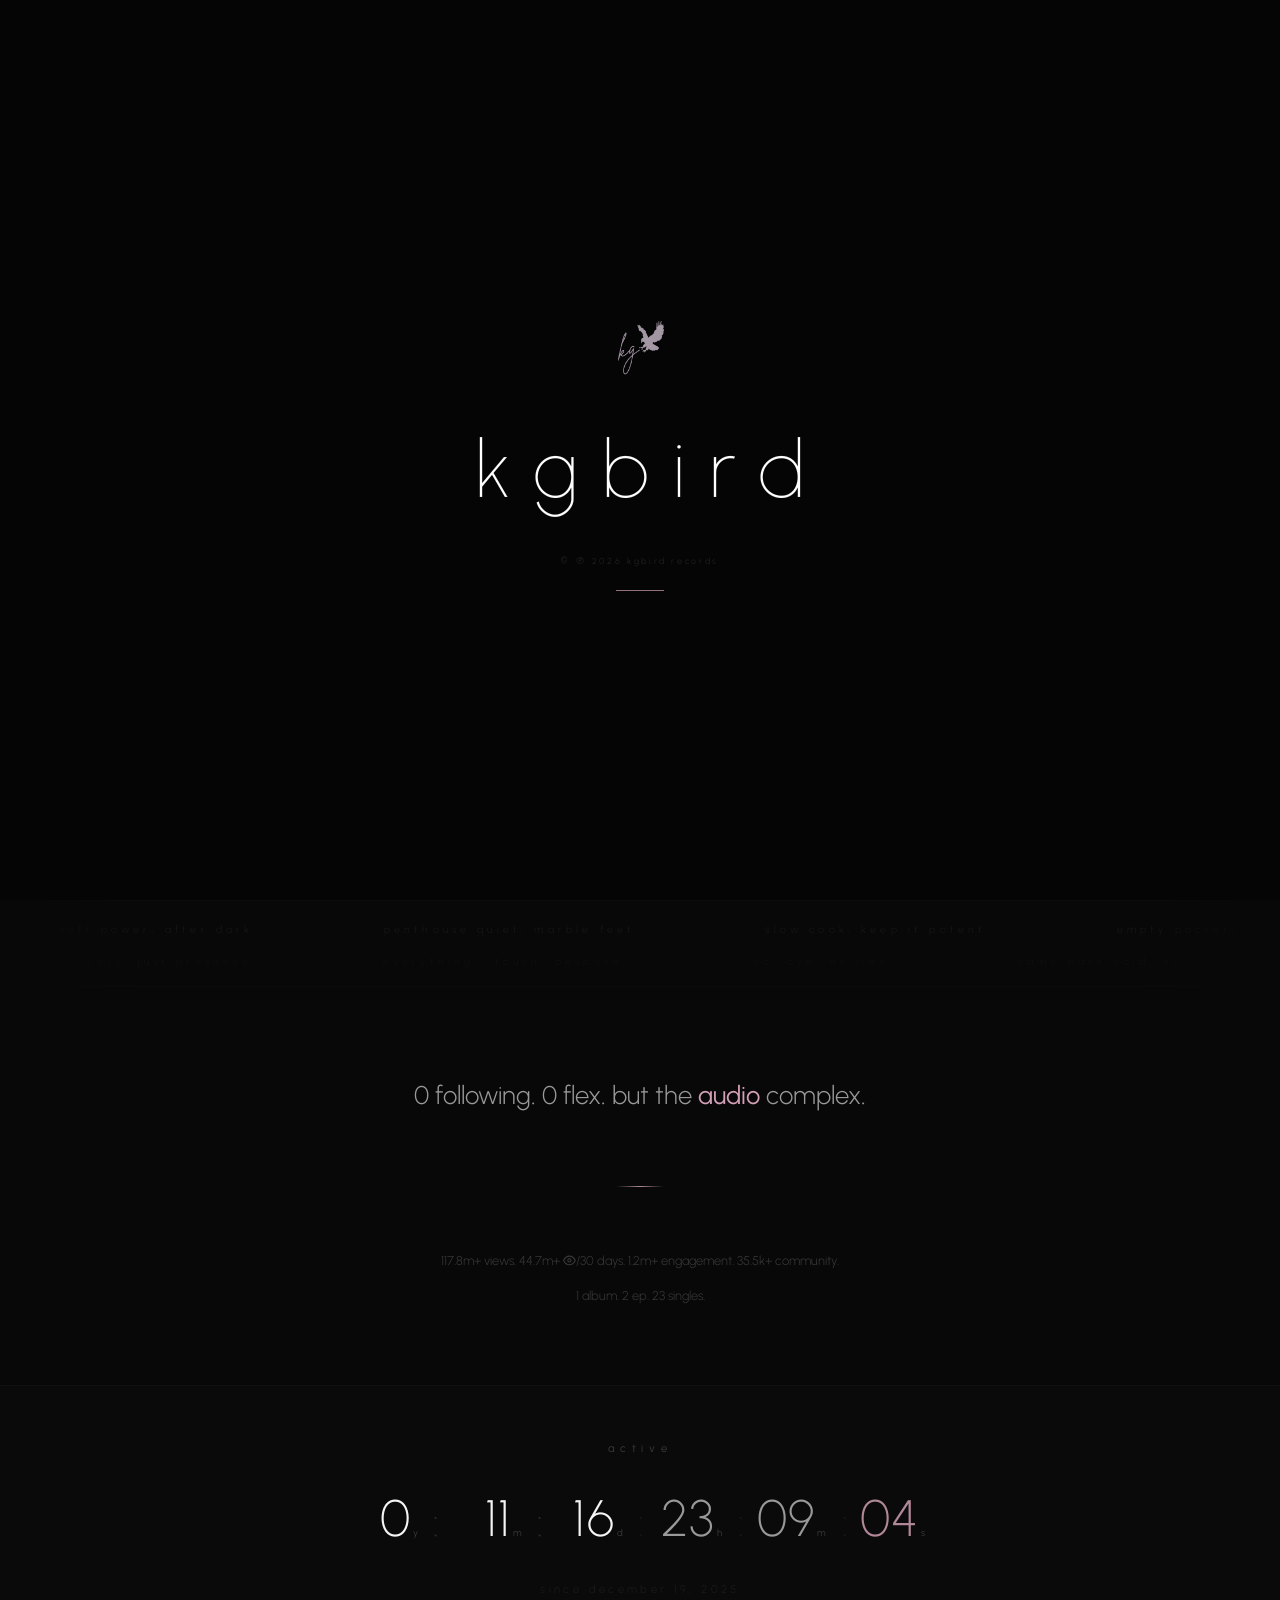
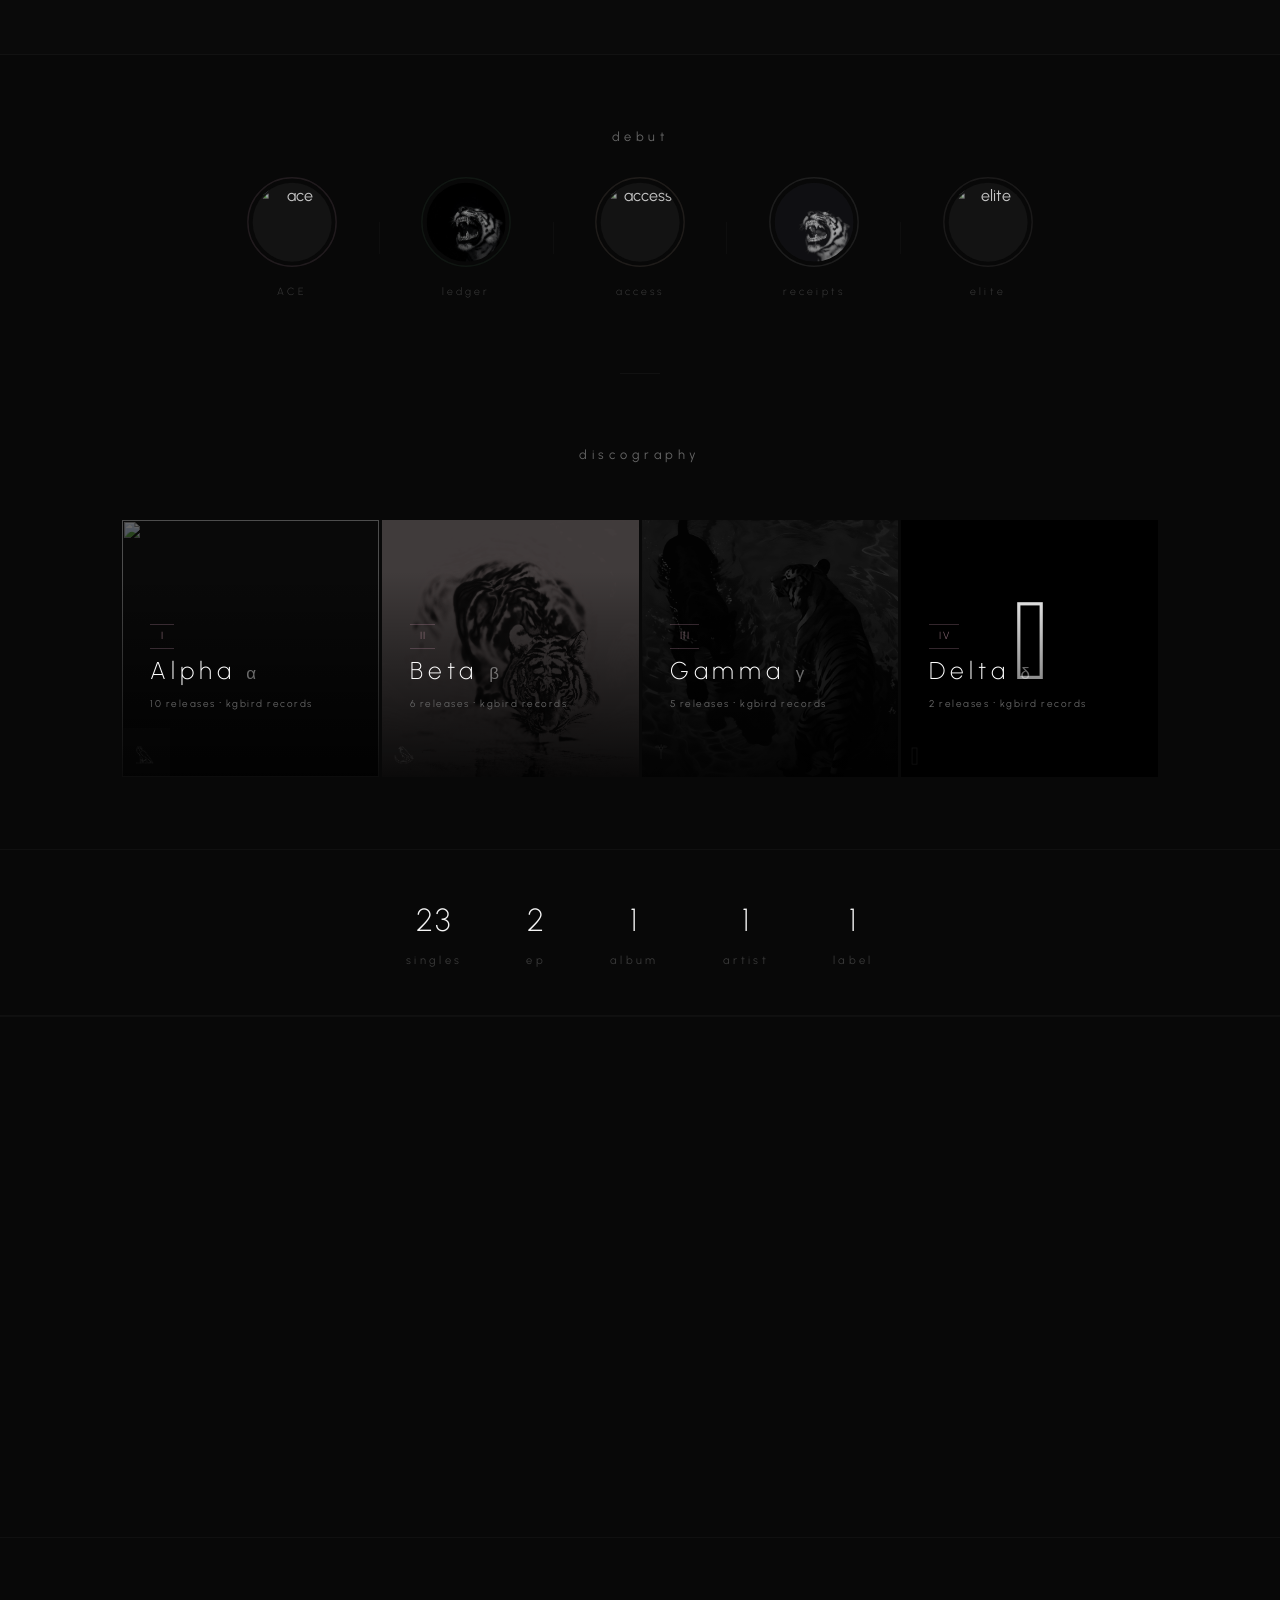
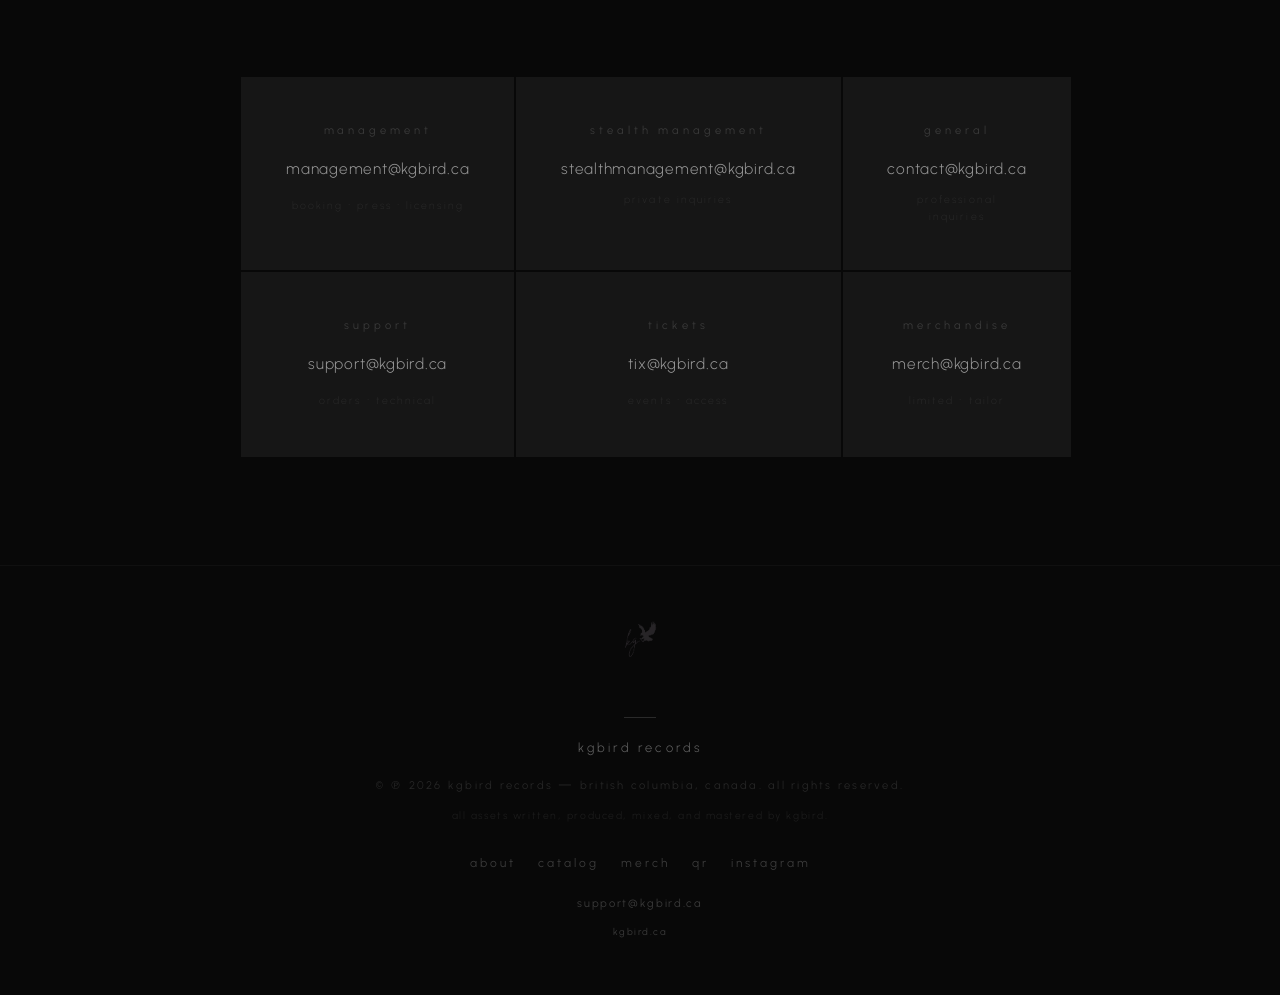
==== index.html @ 5091b575 "kgbird: delta — monolith (release 2, era IV) - catalog: add monolith to DELTA_RELEASES (num 2) — cov" ====
<!DOCTYPE html>
<html lang="en">
<head>
  <meta charset="UTF-8">
  <meta name="viewport" content="width=device-width, initial-scale=1.0">
  <title>kgbird</title>
  <meta name="description" content="kgbird. kgbird records, bc canada. 0 following. 0 responses. the audio speaks.">
  <meta name="theme-color" content="#000000">
  <link rel="icon" type="image/png" href="img/favicon.png">
  <meta property="og:title" content="kgbird">
  <meta property="og:description" content="kgbird records. bc, canada.">
  <meta property="og:type" content="website">
  <meta property="og:site_name" content="kgbird">
  <meta property="og:image" content="img/tiger-hq.jpg">
  <meta property="og:locale" content="en_CA">
  <meta name="twitter:card" content="summary_large_image">
  <meta name="twitter:image" content="img/tiger-hq.jpg">
  <link rel="apple-touch-icon" href="img/favicon.png">
  <link rel="manifest" href="manifest.json">
  <link rel="stylesheet" href="css/style.css?v=5">
  <style>
    /* ── Cinematic Intro ──────────────────────────────── */
    .intro {
      position: fixed;
      inset: 0;
      z-index: 10000;
      background: #050505;
      display: flex;
      flex-direction: column;
      align-items: center;
      justify-content: center;
      transition: opacity 1.5s cubic-bezier(0.16,1,0.3,1), visibility 1.5s;
      overflow: hidden;
    }
    .intro--done {
      opacity: 0;
      visibility: hidden;
      pointer-events: none;
    }
    .intro__vignette {
      position: absolute;
      inset: 0;
      background: radial-gradient(ellipse at center, transparent 30%, rgba(0,0,0,0.85) 100%);
      z-index: 2;
      pointer-events: none;
    }
    .intro__tiger {
      position: absolute;
      width: clamp(300px, 50vw, 600px);
      opacity: 0;
      filter: brightness(0.8) contrast(1.3);
      z-index: 1;
      animation: introTiger 3s cubic-bezier(0.16,1,0.3,1) 0.2s forwards;
    }
    @keyframes introTiger {
      0% { opacity: 0; transform: scale(1.15); filter: brightness(0) contrast(1.3); }
      30% { opacity: 0.6; filter: brightness(0.5) contrast(1.3); }
      70% { opacity: 0.7; filter: brightness(0.7) contrast(1.3); }
      100% { opacity: 0.5; transform: scale(1); filter: brightness(0.6) contrast(1.3); }
    }
    .intro__brand {
      position: relative;
      z-index: 3;
      text-align: center;
      opacity: 0;
      animation: introBrand 1.8s cubic-bezier(0.16,1,0.3,1) 1.2s forwards;
    }
    @keyframes introBrand {
      0% { opacity: 0; transform: translateY(12px); filter: blur(4px); }
      100% { opacity: 1; transform: translateY(0); filter: blur(0); }
    }
    .intro__title {
      font-family: var(--font-display);
      font-size: clamp(2.5rem, 7vw, 5rem);
      font-weight: 100;
      letter-spacing: 0.3em;
      text-transform: lowercase;
      color: var(--pure-white);
      -webkit-text-stroke: 0.3px rgba(0,0,0,0.3);
      margin-right: -0.3em;
    }
    .intro__sub {
      font-size: 0.7rem;
      font-weight: 300;
      letter-spacing: 0.5em;
      text-transform: lowercase;
      color: var(--ash);
      margin-top: 12px;
      opacity: 0;
      animation: introSub 1s cubic-bezier(0.16,1,0.3,1) 2s forwards;
    }
    @keyframes introSub {
      from { opacity: 0; }
      to { opacity: 0.5; }
    }
    .intro__line {
      width: 48px;
      height: 0.5px;
      background: #d4a0b8;
      margin-top: 20px;
      transform: scaleX(0);
      opacity: 0;
      z-index: 3;
      position: relative;
      animation: introLine 1.5s cubic-bezier(0.16,1,0.3,1) 0.8s forwards;
    }
    @keyframes introLine {
      0% { transform: scaleX(0); opacity: 0; }
      100% { transform: scaleX(1); opacity: 0.7; }
    }

    /* ── Film Grain ────────────────────────────────── */
    .grain {
      position: fixed;
      inset: 0;
      pointer-events: none;
      z-index: 9999;
      opacity: 0.022;
      background-image: url("data:image/svg+xml,%3Csvg viewBox='0 0 256 256' xmlns='http://www.w3.org/2000/svg'%3E%3Cfilter id='n'%3E%3CfeTurbulence type='fractalNoise' baseFrequency='0.9' numOctaves='4' stitchTiles='stitch'/%3E%3C/filter%3E%3Crect width='100%25' height='100%25' filter='url(%23n)'/%3E%3C/svg%3E");
    }

    /* ── Custom Cursor ─────────────────────────────── */
    .cursor-dot {
      position: fixed;
      width: 10px;
      height: 10px;
      background: var(--pink);
      border-radius: 50%;
      pointer-events: none;
      z-index: 10001;
      transform: translate(-50%, -50%);
      transition: width 0.25s cubic-bezier(0.16,1,0.3,1), height 0.25s cubic-bezier(0.16,1,0.3,1), opacity 0.3s, background 0.3s;
      opacity: 0;
      box-shadow: 0 0 12px rgba(212,160,184,0.3);
    }
    .cursor-dot--visible { opacity: 0.8; }
    .cursor-dot--hover {
      width: 40px;
      height: 40px;
      opacity: 0.25;
      background: var(--pink);
      box-shadow: 0 0 30px rgba(212,160,184,0.15);
    }
    .cursor-dot--text {
      width: 3px;
      height: 20px;
      border-radius: 1px;
      background: var(--pink-muted);
      opacity: 0.6;
      box-shadow: none;
    }

    /* ── Hero ──────────────────────────────────────── */
    .hero {
      height: 100vh;
      display: flex;
      flex-direction: column;
      align-items: center;
      justify-content: center;
      position: relative;
      overflow: hidden;
    }

    .hero__vignette {
      position: absolute;
      inset: 0;
      background: radial-gradient(ellipse at center, transparent 40%, rgba(0,0,0,0.7) 100%);
      z-index: 1;
      pointer-events: none;
    }

    .hero__tiger {
      position: absolute;
      width: clamp(500px, 65vw, 900px);
      opacity: 0;
      filter: brightness(0.9) contrast(1.2);
      animation: tigerReveal 5s cubic-bezier(0.16,1,0.3,1) 2.4s forwards;
      z-index: 1;
      pointer-events: none;
      will-change: transform, opacity;
    }

    @keyframes tigerReveal {
      0% { opacity: 0; transform: scale(1.04); filter: brightness(0) contrast(1.2); }
      50% { opacity: 0.5; filter: brightness(0.6) contrast(1.2); }
      100% { opacity: 0.55; transform: scale(1); filter: brightness(0.8) contrast(1.2); }
    }

    .hero__brand {
      position: relative;
      z-index: 2;
      text-align: center;
      opacity: 0;
      animation: heroReveal 2s cubic-bezier(0.16,1,0.3,1) 3.2s forwards;
    }

    @keyframes heroReveal {
      0% { opacity: 0; transform: translateY(40px); filter: blur(8px); }
      60% { filter: blur(0); }
      100% { opacity: 1; transform: translateY(0); filter: blur(0); }
    }

    .hero__title {
      font-family: var(--font-display);
      font-size: clamp(4rem, 12vw, 11rem);
      font-weight: 200;
      letter-spacing: 0.28em;
      text-transform: lowercase;
      color: var(--pure-white);
      line-height: 0.85;
      margin-right: -0.28em;
      text-shadow: 0 0 120px rgba(212,160,184,0.06);
    }

    .hero__sub {
      font-size: 0.85rem;
      font-weight: 400;
      letter-spacing: 0.5em;
      text-transform: lowercase;
      color: var(--muted);
      margin-top: 24px;
      margin-right: -0.5em;
    }

    .hero__glyph {
      position: absolute;
      bottom: clamp(80px, 12vh, 160px);
      right: clamp(32px, 5vw, 80px);
      width: clamp(48px, 5vw, 64px);
      opacity: 0;
      animation: glyphReveal 2s cubic-bezier(0.16,1,0.3,1) 5s forwards;
      z-index: 2;
    }
    @keyframes glyphReveal {
      0% { opacity: 0; transform: translateY(6px); }
      100% { opacity: 0.12; transform: translateY(0); }
    }

    .hero__scroll {
      position: absolute;
      bottom: 36px;
      left: 50%;
      transform: translateX(-50%);
      z-index: 2;
      opacity: 0;
      animation: fadeUp 1.2s cubic-bezier(0.16,1,0.3,1) 5s forwards;
    }

    .hero__scroll-line {
      width: 1px;
      height: 48px;
      background: linear-gradient(to bottom, var(--ash), transparent);
      animation: scrollPulse 3s ease-in-out infinite;
    }

    @keyframes scrollPulse {
      0%, 100% { opacity: 0.15; transform: scaleY(1); }
      50% { opacity: 0.5; transform: scaleY(1.4); }
    }

    @keyframes fadeUp {
      from { opacity: 0; transform: translate(-50%, 20px); }
      to { opacity: 1; transform: translate(-50%, 0); }
    }

    @keyframes fadeIn {
      from { opacity: 0; }
      to { opacity: 1; }
    }

    /* ── Marquee ───────────────────────────────────── */
    .marquee-section {
      overflow: hidden;
      padding: 14px 0;
      border-top: 1px solid rgba(255,255,255,0.02);
      border-bottom: 1px solid rgba(255,255,255,0.02);
      background: transparent;
      display: flex;
      flex-direction: column;
      gap: 6px;
      -webkit-mask-image: linear-gradient(90deg, transparent 0%, #000 12%, #000 88%, transparent 100%);
      mask-image: linear-gradient(90deg, transparent 0%, #000 12%, #000 88%, transparent 100%);
    }
    .marquee__track {
      display: inline-block;
      white-space: nowrap;
    }
    .marquee__track--left {
      animation: marqueeLeft 120s linear infinite;
    }
    .marquee__track--right {
      animation: marqueeRight 95s linear infinite;
    }
    .marquee__item {
      display: inline-block;
      font-family: var(--font-body);
      font-size: 0.65rem;
      font-weight: 300;
      letter-spacing: 0.4em;
      text-transform: lowercase;
      padding: 0 60px;
    }
    .marquee__track--left .marquee__item {
      color: rgba(255,255,255,0.07);
    }
    .marquee__track--right .marquee__item {
      color: rgba(184,160,176,0.06);
    }
    @keyframes marqueeLeft {
      from { transform: translateX(0); }
      to { transform: translateX(-50%); }
    }
    @keyframes marqueeRight {
      from { transform: translateX(-50%); }
      to { transform: translateX(0); }
    }

    /* ── Manifesto ──────────────────────────────────── */
    .manifesto {
      padding: clamp(60px, 8vh, 120px) 0;
      position: relative;
    }


    .manifesto__text {
      font-family: var(--font-body);
      font-size: clamp(1.1rem, 2vw, 1.6rem);
      font-weight: 300;
      color: var(--silver);
      line-height: 2.4;
      max-width: 680px;
      margin: 0 auto;
      text-align: center;
      opacity: 0;
      transform: translateY(20px);
      transition: all 1.2s cubic-bezier(0.16,1,0.3,1);
    }

    .manifesto__text.visible { opacity: 1; transform: translateY(0); }
    .manifesto__text em { color: var(--pink); font-style: normal; font-weight: 400; }

    .manifesto__rule {
      width: 48px;
      height: 1px;
      background: linear-gradient(to right, transparent, var(--pink-muted), transparent);
      margin: 56px auto;
      opacity: 0;
      transition: opacity 1.2s 0.3s;
    }
    .manifesto__rule.visible { opacity: 1; }

    .manifesto__sub {
      font-family: var(--font-body);
      font-size: clamp(0.65rem, 1vw, 0.82rem);
      font-weight: 300;
      color: var(--ash);
      line-height: 2.4;
      max-width: 680px;
      margin: 0 auto;
      text-align: center;
      opacity: 0;
      transform: translateY(20px);
      transition: all 1.2s cubic-bezier(0.16,1,0.3,1) 0.2s;
    }
    .manifesto__sub.visible { opacity: 1; transform: translateY(0); }

    /* ── Active Ticker ──────────────────────────────── */
    .active-ticker {
      padding: clamp(48px, 6vh, 80px) 0;
      border-top: 1px solid rgba(255,255,255,0.03);
      border-bottom: 1px solid rgba(255,255,255,0.03);
      background: var(--void);
    }
    .active-ticker__label {
      font-size: 0.7rem;
      font-weight: 400;
      letter-spacing: 0.5em;
      text-transform: lowercase;
      color: var(--ash);
      margin-bottom: 20px;
    }
    .active-ticker__clock {
      display: inline-flex;
      align-items: baseline;
      gap: 0;
      font-family: var(--font-display);
    }
    .ticker-unit {
      display: inline-flex;
      align-items: baseline;
      gap: 2px;
    }
    .ticker-unit__value {
      font-size: clamp(1.8rem, 4vw, 3.2rem);
      font-weight: 200;
      color: var(--white);
      letter-spacing: 0.02em;
      font-variant-numeric: tabular-nums;
      min-width: 1.2em;
      text-align: right;
    }
    .ticker-unit__value--live {
      color: var(--silver);
    }
    .ticker-unit__value--seconds {
      color: var(--pink-muted);
      transition: color 0.1s;
    }
    .ticker-unit__label {
      font-size: 0.6rem;
      font-weight: 400;
      letter-spacing: 0.15em;
      color: var(--ash);
      margin-right: 4px;
    }
    .ticker-sep {
      font-size: clamp(1.2rem, 2.5vw, 2rem);
      font-weight: 200;
      color: var(--slate);
      padding: 0 clamp(4px, 0.8vw, 10px);
    }
    .ticker-sep--dim {
      color: rgba(255,255,255,0.06);
    }
    .active-ticker__since {
      font-size: 0.7rem;
      font-weight: 300;
      letter-spacing: 0.3em;
      text-transform: lowercase;
      color: rgba(255,255,255,0.08);
      margin-top: 18px;
    }

    /* ── Counters ───────────────────────────────────── */
    .counter-strip {
      padding: clamp(60px, 8vh, 100px) 0;
      background: var(--void);
      border-top: 1px solid rgba(255,255,255,0.03);
      border-bottom: 1px solid rgba(255,255,255,0.03);
      position: relative;
    }

    .counter-grid {
      display: grid;
      grid-template-columns: repeat(5, 1fr);
      gap: 1px;
      max-width: 1100px;
      margin: 0 auto;
    }

    .counter-item {
      text-align: center;
      padding: 44px 16px;
      position: relative;
    }

    .counter-item::after {
      content: '';
      position: absolute;
      right: 0;
      top: 25%;
      height: 50%;
      width: 1px;
      background: rgba(255,255,255,0.04);
    }
    .counter-item:last-child::after { display: none; }

    .counter-item__value {
      font-family: var(--font-display);
      font-size: clamp(2rem, 3.5vw, 3.2rem);
      font-weight: 200;
      color: var(--white);
      letter-spacing: 0.02em;
    }

    .counter-item__value--zero { color: var(--pink); }

    .counter-item__label {
      font-size: 0.75rem;
      font-weight: 400;
      letter-spacing: 0.35em;
      text-transform: lowercase;
      color: var(--ash);
      margin-top: 12px;
    }

    /* ── Albums ──────────────────────────────────────── */
    .albums-section {
      padding: clamp(60px, 8vh, 120px) 0;
    }

    .albums-grid {
      display: grid;
      grid-template-columns: repeat(4, 1fr);
      gap: 3px;
      max-width: 1100px;
      margin: 0 auto;
      padding: 0 clamp(16px, 3vw, 32px);
    }

    .album-card {
      position: relative;
      aspect-ratio: 1;
      overflow: hidden;
      display: block;
      text-decoration: none;
    }

    .album-card__img {
      width: 100%;
      height: 100%;
      object-fit: cover;
      transition: transform 1.2s cubic-bezier(0.16,1,0.3,1), filter 0.8s;
      filter: brightness(0.4) saturate(0.8);
    }

    .album-card:hover .album-card__img {
      transform: scale(1.06);
      filter: brightness(0.6) saturate(1);
    }

    .album-card__glyph {
      position: absolute;
      bottom: -12px;
      left: -5px;
      z-index: 1;
      pointer-events: none;
    }
    .album-card__glyph img {
      width: clamp(35px, 4.4vw, 53px);
      height: clamp(35px, 4.4vw, 53px);
      object-fit: contain;
      opacity: 0.12;
      mix-blend-mode: screen;
    }

    .album-card__overlay {
      position: absolute;
      inset: 0;
      background: linear-gradient(180deg, transparent 20%, rgba(0,0,0,0.85) 100%);
      display: flex;
      flex-direction: column;
      justify-content: flex-end;
      padding: clamp(16px, 2.2vw, 36px);
      transition: background 0.6s;
    }

    .album-card:hover .album-card__overlay {
      background: linear-gradient(180deg, transparent 10%, rgba(0,0,0,0.9) 100%);
    }

    .album-card__era {
      font-size: 0.6rem;
      font-weight: 400;
      letter-spacing: 0.4em;
      text-transform: lowercase;
      color: var(--pink-muted);
      margin-bottom: 10px;
      opacity: 0.8;
    }
    .era-numeral {
      display: inline-flex;
      align-items: center;
      justify-content: center;
      font-family: var(--font-display);
      font-size: 0.65rem;
      font-weight: 300;
      letter-spacing: 0.15em;
      text-transform: none;
      color: var(--pink-muted);
      padding: 6px 10px;
      padding-right: calc(10px - 0.15em);
      border-top: 0.5px solid rgba(212,160,184,0.3);
      border-bottom: 0.5px solid rgba(212,160,184,0.3);
      line-height: 1;
      min-width: 24px;
      text-align: center;
    }

    .album-card__title {
      font-family: var(--font-display);
      font-size: clamp(0.95rem, 1.9vw, 2.1rem);
      font-weight: 200;
      letter-spacing: 0.2em;
      text-transform: none;
      color: var(--pure-white);
      line-height: 1;
      margin-bottom: 8px;
    }

    .album-card__info {
      font-size: 0.62rem;
      letter-spacing: 0.15em;
      text-transform: lowercase;
      color: var(--muted);
    }

    .album-card__listen {
      margin-top: 16px;
      font-size: 0.7rem;
      font-weight: 400;
      letter-spacing: 0.25em;
      text-transform: lowercase;
      color: var(--pink-muted);
      opacity: 0;
      transform: translateY(8px);
      transition: all 0.5s cubic-bezier(0.16,1,0.3,1);
    }
    .album-card:hover .album-card__listen {
      opacity: 1;
      transform: translateY(0);
    }

    .album-card:hover .delta-card-emblem {
      opacity: 0.95;
      transform: scale(1.06);
    }

    /* ── Doctrine ───────────────────────────────────── */
    .doctrine {
      padding: clamp(100px, 14vh, 200px) 0;
      border-top: 1px solid rgba(255,255,255,0.03);
      position: relative;
    }

    .doctrine__grid {
      display: grid;
      grid-template-columns: 1fr 1fr 1fr;
      gap: 2px;
      max-width: 1100px;
      margin: 0 auto;
    }

    .doctrine__item {
      background: var(--charcoal);
      padding: clamp(36px, 4vw, 60px);
      min-height: 200px;
      display: flex;
      flex-direction: column;
      justify-content: flex-end;
      align-items: stretch;
      position: relative;
      overflow: hidden;
      transition: background 0.5s;
      align-items: flex-start;
    }

    .doctrine__item:hover {
      background: var(--graphite);
    }

    .doctrine__number {
      position: absolute;
      top: clamp(20px, 2.5vw, 36px);
      right: clamp(20px, 2.5vw, 36px);
      font-family: var(--font-display);
      font-size: 3.5rem;
      font-weight: 200;
      color: rgba(255,255,255,0.03);
      line-height: 1;
    }

    .doctrine__title {
      font-family: var(--font-display);
      font-size: 1.2rem;
      font-weight: 300;
      letter-spacing: 0.12em;
      color: var(--white);
      text-transform: lowercase;
      margin-bottom: 14px;
    }

    .doctrine__text {
      font-family: var(--font-body);
      font-size: 0.85rem;
      color: var(--muted);
      line-height: 2;
    }

    /* ── Numbers / Stats Bar ────────────────────────── */
    .stats-bar {
      padding: clamp(40px, 5vh, 60px) 0;
      border-top: 1px solid rgba(255,255,255,0.03);
      border-bottom: 1px solid rgba(255,255,255,0.03);
    }
    .stats-row {
      display: flex;
      justify-content: center;
      gap: clamp(32px, 5vw, 80px);
      flex-wrap: wrap;
    }
    .stat-item {
      text-align: center;
    }
    .stat-item__value {
      font-family: var(--font-display);
      font-size: clamp(1.4rem, 2.5vw, 2rem);
      font-weight: 200;
      color: var(--white);
      letter-spacing: 0.05em;
    }
    .stat-item__label {
      font-size: 0.7rem;
      font-weight: 400;
      letter-spacing: 0.3em;
      text-transform: lowercase;
      color: var(--ash);
      margin-top: 6px;
    }

    /* ── Media ──────────────────────────────────────── */
    .media-section {
      padding: clamp(100px, 12vh, 180px) 0;
      border-top: 1px solid rgba(255,255,255,0.03);
    }

    .media-grid {
      display: grid;
      grid-template-columns: repeat(4, 1fr);
      grid-template-rows: repeat(2, 1fr);
      gap: 3px;
      max-width: 1200px;
      margin: 0 auto;
      aspect-ratio: 2/1;
    }

    .media-cell {
      background: var(--charcoal);
      overflow: hidden;
      position: relative;
      aspect-ratio: 1;
    }

    .media-cell--large {
      grid-column: span 2;
      grid-row: span 2;
    }

    .media-cell__img {
      width: 100%;
      height: 100%;
      object-fit: cover;
      opacity: 0.5;
      transition: all 0.8s cubic-bezier(0.16,1,0.3,1);
      filter: grayscale(0.2) brightness(0.9);
    }

    .media-cell__title {
      position: absolute;
      bottom: 0;
      left: 0;
      right: 0;
      padding: 12px 14px;
      font-family: var(--font-body);
      font-size: 0.65rem;
      letter-spacing: 0.3em;
      color: var(--off-white);
      opacity: 0;
      transition: opacity 0.4s ease;
      background: linear-gradient(transparent, rgba(0,0,0,0.6));
    }
    .media-cell:hover .media-cell__title {
      opacity: 1;
    }
    .media-cell:hover .media-cell__img {
      opacity: 0.85;
      transform: scale(1.04);
      filter: grayscale(0) brightness(1);
    }

    /* ── Streaming ──────────────────────────────────── */
    .streaming-section {
      padding: clamp(80px, 10vh, 140px) 0;
      text-align: center;
      border-top: 1px solid rgba(255,255,255,0.03);
    }

    .streaming-row {
      display: flex;
      gap: 16px;
      justify-content: center;
      flex-wrap: wrap;
      margin-top: 44px;
    }

    .stream-btn {
      padding: 16px 32px;
      border: 1px solid rgba(255,255,255,0.06);
      text-decoration: none;
      display: inline-flex;
      align-items: center;
      gap: 10px;
      font-size: 0.8rem;
      font-weight: 400;
      letter-spacing: 0.2em;
      text-transform: lowercase;
      color: var(--silver);
      transition: all 0.4s cubic-bezier(0.16,1,0.3,1);
      position: relative;
      overflow: hidden;
    }

    .stream-btn::before {
      content: '';
      position: absolute;
      inset: 0;
      background: var(--pink-ghost);
      transform: translateY(100%);
      transition: transform 0.4s cubic-bezier(0.16,1,0.3,1);
    }
    .stream-btn:hover::before {
      transform: translateY(0);
    }

    .stream-btn:hover {
      border-color: var(--pink-muted);
      color: var(--white);
    }

    .stream-btn span,
    .stream-btn svg {
      position: relative;
      z-index: 1;
    }

    .stream-btn svg {
      width: 16px;
      height: 16px;
      fill: currentColor;
    }

    /* ── Contact ────────────────────────────────────── */
    .contact-section {
      padding: clamp(100px, 12vh, 180px) 0;
      border-top: 1px solid rgba(255,255,255,0.03);
      position: relative;
    }

    .contact-grid {
      display: grid;
      grid-template-columns: repeat(3, 1fr);
      gap: 2px;
      max-width: 1100px;
      margin: 0 auto;
    }

    .contact-card {
      background: var(--charcoal);
      padding: clamp(28px, 3.5vw, 48px);
      text-align: center;
      transition: background 0.4s;
    }

    .contact-card:hover {
      background: var(--graphite);
    }

    .contact-card__role {
      font-size: 0.7rem;
      font-weight: 400;
      letter-spacing: 0.35em;
      text-transform: lowercase;
      color: var(--ash);
      margin-bottom: 14px;
    }

    .contact-card__email {
      font-family: var(--font-display);
      font-size: clamp(0.8rem, 1.2vw, 1rem);
      font-weight: 300;
      letter-spacing: 0.05em;
      color: var(--silver);
      text-decoration: none;
      transition: color 0.3s;
      display: block;
      margin-bottom: 10px;
    }

    .contact-card__email:hover {
      color: var(--pink);
    }

    .contact-card__scope {
      font-size: 0.65rem;
      font-weight: 300;
      letter-spacing: 0.2em;
      text-transform: lowercase;
      color: rgba(255,255,255,0.08);
    }

    /* ── Responsive ─────────────────────────────────── */
    @media (max-width: 900px) {
      .albums-grid { grid-template-columns: 1fr 1fr; }
    }
    @media (max-width: 768px) {
      .counter-grid { grid-template-columns: repeat(3, 1fr); }
      .albums-grid { grid-template-columns: 1fr; max-width: 500px; }
      .albums-grid a[style*="grid-column"] { grid-column: auto !important; }
      .doctrine__grid { grid-template-columns: 1fr; }
      .contact-grid { grid-template-columns: 1fr 1fr; }
      .media-grid { grid-template-columns: 1fr 1fr; aspect-ratio: auto; }
      .media-cell--large { grid-column: span 2; grid-row: span 1; aspect-ratio: 2/1; }
      .media-cell:not(.media-cell--large) { aspect-ratio: 1; }
      .cursor-dot { display: none; }
    }
    @media (max-width: 480px) {
      .counter-grid { grid-template-columns: 1fr 1fr; }
      .media-grid { grid-template-columns: 1fr; }
      .media-cell--large { grid-column: span 1; aspect-ratio: 16/9; }
    }
  </style>
</head>
<body>
  <div id="mood-drift"></div>
  <a href="#main" class="skip-nav">skip to content</a>

  <!-- Cinematic Intro -->
  <div class="intro" id="introScreen">
    <div class="intro__brand">
      <img src="img/kg-pink-t.png" alt="" style="width:clamp(48px,8vw,72px);opacity:0.9;margin-bottom:16px;">
      <h2 class="intro__title">kgbird</h2>
      <p style="font-size:0.55rem;letter-spacing:0.3em;color:var(--ash);margin-top:20px;opacity:0;animation:introSub 1s cubic-bezier(0.16,1,0.3,1) 2.4s forwards;"><span style="font-family:'JetBrains Mono','SF Mono',monospace;font-size:0.65rem;">©</span> <span style="font-family:'JetBrains Mono','SF Mono',monospace;font-size:0.65rem;">℗</span> 2026 kgbird records</p>
    </div>
    <div class="intro__line"></div>
  </div>

  <!-- Film Grain -->
  <div class="grain"></div>

  <!-- Custom Cursor -->
  <div class="cursor-dot" id="cursorDot"></div>

  <!-- Nav -->
  <nav class="nav">
    <a href="/">
      <img src="img/kg-pink-t.png" alt="kgbird" class="nav__logo">
    </a>
    <button class="nav__toggle" aria-label="menu" aria-expanded="false">
      <span></span><span></span>
    </button>
    <ul class="nav__links">
      <li><a href="about.html" class="nav__link">about</a></li>
      <li><a href="catalog.html" class="nav__link">catalog</a></li>
      <li><a href="merch.html" class="nav__link">merch</a></li>
      <li><a href="qr.html" class="nav__link">qr</a></li>
      <li><a href="https://instagram.com/kgbirdaudio" target="_blank" rel="noopener" class="nav__link">instagram</a></li>
    </ul>
  </nav>

  <!-- Hero -->
  <section class="hero">
    <img src="img/tiger-hq.jpg" alt="" class="hero__tiger" aria-hidden="true" id="heroTiger">
    <div class="hero__brand">
      <a href="about.html"><img src="img/profile-circle.png" alt="kgbird" class="hero__avatar"></a>
      <h1 class="hero__title">kgbird</h1>
      <p style="font-size:1.1rem;color:var(--pink);margin-top:16px;font-weight:300;opacity:0.6;">.</p>
      <p class="hero__sub" style="margin-top:8px;">bc<span style="opacity:0.6;font-size:1.1em;">,</span> canada</p>
    </div>
    <img src="img/kg-white-t.png" alt="" class="hero__glyph" aria-hidden="true">
    <div class="hero__scroll"><div class="hero__scroll-line"></div></div>
  </section>

  <!-- Marquee — dual counter-scroll, no bullets -->
  <div class="marquee-section">
    <div class="marquee__track marquee__track--left">
      <span class="marquee__item">soft power, after dark.</span>
      <span class="marquee__item">penthouse quiet, marble feet.</span>
      <span class="marquee__item">slow cook, keep it potent.</span>
      <span class="marquee__item">empty pockets, cold decembers.</span>
      <span class="marquee__item">top floor, lights low.</span>
      <span class="marquee__item">same face, different stare.</span>
      <span class="marquee__item">ten toes, never slipped.</span>
      <span class="marquee__item">low tone, cold stone, own zone.</span>
      <span class="marquee__item">same frame, but the weight shifted.</span>
      <span class="marquee__item">no stories told, but legend felt.</span>
      <span class="marquee__item">vacuum sealed, still breathe.</span>
      <span class="marquee__item">your pulse, sync mine.</span>
      <span class="marquee__item">less i do, more it count.</span>
      <span class="marquee__item">soft power, after dark.</span>
      <span class="marquee__item">penthouse quiet, marble feet.</span>
      <span class="marquee__item">slow cook, keep it potent.</span>
      <span class="marquee__item">empty pockets, cold decembers.</span>
      <span class="marquee__item">top floor, lights low.</span>
      <span class="marquee__item">same face, different stare.</span>
      <span class="marquee__item">ten toes, never slipped.</span>
      <span class="marquee__item">low tone, cold stone, own zone.</span>
      <span class="marquee__item">same frame, but the weight shifted.</span>
      <span class="marquee__item">no stories told, but legend felt.</span>
      <span class="marquee__item">vacuum sealed, still breathe.</span>
      <span class="marquee__item">your pulse, sync mine.</span>
      <span class="marquee__item">less i do, more it count.</span>
    </div>
    <div class="marquee__track marquee__track--right">
      <span class="marquee__item">no keys, just presence.</span>
      <span class="marquee__item">everything i touch, bespoke.</span>
      <span class="marquee__item">no love, no lies.</span>
      <span class="marquee__item">came back cold, heart froze.</span>
      <span class="marquee__item">love drunk, wine stains.</span>
      <span class="marquee__item">don't chase time, stop clocks.</span>
      <span class="marquee__item">soft grin, no spin.</span>
      <span class="marquee__item">your eyes, hold mine.</span>
      <span class="marquee__item">no rush, that paid.</span>
      <span class="marquee__item">no loud moves, just quiet lift.</span>
      <span class="marquee__item">no keys, just presence.</span>
      <span class="marquee__item">everything i touch, bespoke.</span>
      <span class="marquee__item">no love, no lies.</span>
      <span class="marquee__item">came back cold, heart froze.</span>
      <span class="marquee__item">love drunk, wine stains.</span>
      <span class="marquee__item">don't chase time, stop clocks.</span>
      <span class="marquee__item">soft grin, no spin.</span>
      <span class="marquee__item">your eyes, hold mine.</span>
      <span class="marquee__item">no rush, that paid.</span>
      <span class="marquee__item">no loud moves, just quiet lift.</span>
    </div>
  </div>

  <!-- Manifesto -->
  <section class="manifesto container container--narrow" id="main">
    <p class="manifesto__text">
      0 following. 0 flex. but the <em>audio</em> complex.
    </p>
    <div class="manifesto__rule"></div>
    <p class="manifesto__sub reveal">
      <span style="white-space:nowrap;">117.8m+ views. 44.7m+ <svg viewBox="0 0 24 24" width="1em" height="1em" fill="none" stroke="currentColor" stroke-width="2" stroke-linecap="round" stroke-linejoin="round" style="vertical-align:-0.15em;"><path d="M1 12s4-8 11-8 11 8 11 8-4 8-11 8-11-8-11-8z"/><circle cx="12" cy="12" r="3"/></svg>/30 days. 1.2m+ engagement. 35.5k+ community.</span><br>
      1 album. 2 ep. 23 singles.
    </p>
  </section>

  <!-- Active Since — Live Ticker -->
  <section class="active-ticker" id="activeTicker">
    <div class="container" style="text-align:center;">
      <p class="active-ticker__label">active</p>
      <div class="active-ticker__clock" id="tickerClock">
        <div class="ticker-unit">
          <span class="ticker-unit__value" id="tickYears">0</span>
          <span class="ticker-unit__label">y</span>
        </div>
        <span class="ticker-sep">:</span>
        <div class="ticker-unit">
          <span class="ticker-unit__value" id="tickMonths">0</span>
          <span class="ticker-unit__label">m</span>
        </div>
        <span class="ticker-sep">:</span>
        <div class="ticker-unit">
          <span class="ticker-unit__value" id="tickDays">0</span>
          <span class="ticker-unit__label">d</span>
        </div>
        <span class="ticker-sep ticker-sep--dim">:</span>
        <div class="ticker-unit">
          <span class="ticker-unit__value ticker-unit__value--live" id="tickHours">0</span>
          <span class="ticker-unit__label">h</span>
        </div>
        <span class="ticker-sep ticker-sep--dim">:</span>
        <div class="ticker-unit">
          <span class="ticker-unit__value ticker-unit__value--live" id="tickMinutes">0</span>
          <span class="ticker-unit__label">m</span>
        </div>
        <span class="ticker-sep ticker-sep--dim">:</span>
        <div class="ticker-unit">
          <span class="ticker-unit__value ticker-unit__value--live ticker-unit__value--seconds" id="tickSeconds">0</span>
          <span class="ticker-unit__label">s</span>
        </div>
      </div>
      <p class="active-ticker__since">since december 19, 2025</p>
    </div>
  </section>

  <!-- Featured Singles -->
  <section style="padding: clamp(60px, 8vh, 120px) 0;">
    <p class="heading reveal" style="text-align:center;margin-bottom:clamp(24px,3vh,40px);">debut</p>
    <div style="display: flex; align-items: center; justify-content: center; gap: clamp(16px, 3vw, 48px); flex-wrap: wrap;">
      <div class="album-av reveal" data-track="ace" style="text-align: center;">
        <div class="album-av__ring">
          <svg class="album-av__progress" viewBox="0 0 100 100"><circle cx="50" cy="50" r="46" fill="none" stroke="rgba(212,160,184,0.12)" stroke-width="1.5"/><circle class="album-av__fill" cx="50" cy="50" r="46" fill="none" stroke="#d4a0b8" stroke-width="1.5" stroke-dasharray="289" stroke-dashoffset="289" stroke-linecap="round" transform="rotate(-90 50 50)"/></svg>
          <img src="img/cover-v3-pink.png" alt="ace" class="album-av__img" style="filter:grayscale(0.3) brightness(0.85) saturate(1.25);">
        </div>
        <p class="album-av__label">ACE</p>
      </div>
      <div class="album-av__divider"></div>
      <div class="album-av reveal reveal-delay-1" data-track="ledger" style="text-align: center;">
        <div class="album-av__ring">
          <svg class="album-av__progress" viewBox="0 0 100 100"><circle cx="50" cy="50" r="46" fill="none" stroke="rgba(74,122,90,0.12)" stroke-width="1.5"/><circle class="album-av__fill" cx="50" cy="50" r="46" fill="none" stroke="#4a7a5a" stroke-width="1.5" stroke-dasharray="289" stroke-dashoffset="289" stroke-linecap="round" transform="rotate(-90 50 50)"/></svg>
          <img src="img/cover-ledger.jpg" alt="ledger" class="album-av__img">
        </div>
        <p class="album-av__label">ledger</p>
      </div>
      <div class="album-av__divider"></div>
      <div class="album-av reveal reveal-delay-2" data-track="access" style="text-align: center;">
        <div class="album-av__ring">
          <svg class="album-av__progress" viewBox="0 0 100 100"><circle cx="50" cy="50" r="46" fill="none" stroke="rgba(192,168,152,0.12)" stroke-width="1.5"/><circle class="album-av__fill" cx="50" cy="50" r="46" fill="none" stroke="#c0a898" stroke-width="1.5" stroke-dasharray="289" stroke-dashoffset="289" stroke-linecap="round" transform="rotate(-90 50 50)"/></svg>
          <img src="img/cover-access.png" alt="access" class="album-av__img">
        </div>
        <p class="album-av__label">access</p>
      </div>
      <div class="album-av__divider"></div>
      <div class="album-av reveal reveal-delay-3" data-track="receipts" style="text-align: center;">
        <div class="album-av__ring">
          <svg class="album-av__progress" viewBox="0 0 100 100"><circle cx="50" cy="50" r="46" fill="none" stroke="rgba(176,176,176,0.12)" stroke-width="1.5"/><circle class="album-av__fill" cx="50" cy="50" r="46" fill="none" stroke="#b0b0b0" stroke-width="1.5" stroke-dasharray="289" stroke-dashoffset="289" stroke-linecap="round" transform="rotate(-90 50 50)"/></svg>
          <img src="img/cover-receipts.png" alt="receipts" class="album-av__img">
        </div>
        <p class="album-av__label">receipts</p>
      </div>
      <div class="album-av__divider"></div>
      <div class="album-av reveal reveal-delay-4" data-track="elite" style="text-align: center;">
        <div class="album-av__ring">
          <svg class="album-av__progress" viewBox="0 0 100 100"><circle cx="50" cy="50" r="46" fill="none" stroke="rgba(152,144,144,0.12)" stroke-width="1.5"/><circle class="album-av__fill" cx="50" cy="50" r="46" fill="none" stroke="#989090" stroke-width="1.5" stroke-dasharray="289" stroke-dashoffset="289" stroke-linecap="round" transform="rotate(-90 50 50)"/></svg>
          <img src="img/cover-elite.png" alt="elite" class="album-av__img">
        </div>
        <p class="album-av__label">elite</p>
      </div>
    </div>
  </section>

  <!-- Albums -->
  <div style="width:40px;height:0.5px;background:var(--slate);margin:0 auto;opacity:0.3;"></div>
  <section class="albums-section container">
    <div style="text-align: center; margin-bottom: clamp(48px, 6vh, 80px);">
      <p class="heading reveal">discography</p>
    </div>
    <div class="albums-grid reveal reveal-delay-1">
      <a href="catalog.html#alpha" class="album-card">
        <img src="img/cover-alpha-v2.png" alt="" class="album-card__img">
        <span class="album-card__glyph"><img src="img/glyph-owl.png" alt=""></span>
        <div class="album-card__overlay">
          <p class="album-card__era"><span class="era-numeral">I</span></p>
          <h3 class="album-card__title">Alpha <span style="font-weight:200;opacity:0.4;font-size:0.7em;">α</span></h3>
          <p class="album-card__info">10 releases · kgbird records</p>
          <p class="album-card__listen">→</p>
        </div>
      </a>
      <a href="catalog.html#beta" class="album-card">
        <img src="img/cover-beta.png" alt="" class="album-card__img">
        <span class="album-card__glyph"><img src="img/glyph-falcon.png" alt=""></span>
        <div class="album-card__overlay">
          <p class="album-card__era"><span class="era-numeral">II</span></p>
          <h3 class="album-card__title">Beta <span style="font-weight:200;opacity:0.4;font-size:0.7em;">β</span></h3>
          <p class="album-card__info">6 releases · kgbird records</p>
          <p class="album-card__listen">→</p>
        </div>
      </a>
      <a href="catalog.html#gamma" class="album-card">
        <img src="img/cover-gamma.png" alt="" class="album-card__img">
        <span class="album-card__glyph" style="bottom:8px;left:10px;font-size:clamp(0.935rem,1.54vw,1.265rem);opacity:0.07;color:#fff;">⚚</span>
        <div class="album-card__overlay">
          <p class="album-card__era"><span class="era-numeral">III</span></p>

          <h3 class="album-card__title">Gamma <span style="font-weight:200;opacity:0.4;font-size:0.7em;">γ</span></h3>
          <p class="album-card__info">5 releases · kgbird records</p>
          <p class="album-card__listen">→</p>
        </div>
      </a>
      <a href="catalog.html#delta" class="album-card album-card--delta" style="overflow: visible;">
        <div style="position:absolute;inset:0;background:#000;display:flex;align-items:center;justify-content:center;">
          <span class="delta-card-emblem" style="font-size:clamp(2.5rem,5vw,4rem);color:#fff;opacity:1;line-height:1;margin-bottom:14px;transition:opacity 0.4s,transform 0.5s cubic-bezier(0.16,1,0.3,1);">𓆆</span>
        </div>
        <span class="album-card__glyph" style="bottom:8px;left:10px;font-size:clamp(0.75rem,1.1vw,1rem);opacity:0.07;color:#fff;position:absolute;z-index:2;">𓆆</span>
        <div class="album-card__overlay">
          <p class="album-card__era"><span class="era-numeral">IV</span></p>
          <h3 class="album-card__title">Delta <span style="font-weight:200;opacity:0.4;font-size:0.7em;">δ</span></h3>
          <p class="album-card__info">2 releases · kgbird records</p>
          <p class="album-card__listen">→</p>
        </div>
      </a>
    </div>
  </section>

  <!-- Stats Bar -->
  <section class="stats-bar">
    <div class="container">
      <div class="stats-row reveal">
        <div class="stat-item">
          <div class="stat-item__value">23</div>
          <div class="stat-item__label">singles</div>
        </div>
        <div class="stat-item">
          <div class="stat-item__value">2</div>
          <div class="stat-item__label">ep</div>
        </div>
        <div class="stat-item">
          <div class="stat-item__value">1</div>
          <div class="stat-item__label">album</div>
        </div>
        <div class="stat-item">
          <div class="stat-item__value">1</div>
          <div class="stat-item__label">artist</div>
        </div>
        <div class="stat-item">
          <div class="stat-item__value">1</div>
          <div class="stat-item__label">label</div>
        </div>
      </div>
    </div>
  </section>

  <!-- Doctrine -->
  <section class="doctrine">
    <div class="container">
      <div style="text-align: center; margin-bottom: clamp(48px, 5vh, 72px);">
        <p class="heading reveal">the rigor</p>
      </div>
      <div class="doctrine__grid reveal reveal-delay-1">
        <div class="doctrine__item">
          <div class="doctrine__number">01</div>
          <div>
            <h3 class="doctrine__title">input</h3>
            <p class="doctrine__text">single channel. no routing. no splits.</p>
          </div>
        </div>
        <div class="doctrine__item">
          <div class="doctrine__number">02</div>
          <div>
            <h3 class="doctrine__title">process</h3>
            <p class="doctrine__text">written. produced. composed. one desk.</p>
          </div>
        </div>
        <div class="doctrine__item">
          <div class="doctrine__number">03</div>
          <div>
            <h3 class="doctrine__title">output</h3>
            <p class="doctrine__text">direct distribution. no middlemen.</p>
          </div>
        </div>
      </div>
    </div>
  </section>

  <!-- Releases — Visual Grid -->
  <section class="media-section">
    <div class="container">
      <div style="text-align: center; margin-bottom: clamp(48px, 5vh, 72px);">
        <p class="heading reveal">singles</p>
      </div>
      <div style="display:grid;grid-template-columns:repeat(4,1fr);gap:2px;max-width:1200px;margin:0 auto;" class="reveal reveal-delay-1">
        <div class="media-cell" style="grid-column:span 2;grid-row:span 2;">
          <img src="img/cover-resurrect-real.png" alt="" class="media-cell__img">
          <span class="media-cell__title">resurrect</span>
        </div>
        <div class="media-cell" style="grid-column:span 2;grid-row:span 2;">
          <img src="img/cover-presence.jpg" alt="" class="media-cell__img">
          <span class="media-cell__title">presence</span>
        </div>
        <div class="media-cell">
          <img src="img/cover-silhouette.png" alt="" class="media-cell__img">
          <span class="media-cell__title">silhouette</span>
        </div>
        <div class="media-cell">
          <img src="img/cover-tardigrade.png" alt="" class="media-cell__img">
          <span class="media-cell__title">tardigrade</span>
        </div>
        <div class="media-cell">
          <img src="img/cover-paradigm-real.jpg" alt="" class="media-cell__img">
          <span class="media-cell__title">paradigm</span>
        </div>
        <div class="media-cell">
          <img src="img/cover-due-real.png" alt="" class="media-cell__img">
          <span class="media-cell__title">due</span>
        </div>
      </div>
    </div>
  </section>

  <!-- Streaming -->
  <section class="streaming-section">
    <div class="container">
      <p class="heading reveal">stream</p>
      <div class="streaming-row reveal reveal-delay-1">
        <a href="https://music.apple.com/ca/artist/kgbird/1861656644" target="_blank" class="stream-btn">
          <svg viewBox="-0.5 -0.5 25 25"><path d="M23.994 6.124a9.23 9.23 0 00-.24-2.19c-.317-1.31-1.062-2.31-2.18-3.043a5.022 5.022 0 00-1.877-.726 10.496 10.496 0 00-1.564-.15c-.04-.003-.083-.01-.124-.013H5.986c-.152.01-.303.017-.455.026-.747.043-1.49.123-2.193.4-1.336.53-2.3 1.452-2.865 2.78-.192.448-.292.925-.363 1.408-.056.392-.088.785-.1 1.18 0 .032-.007.062-.01.093v12.223c.01.14.017.283.027.424.05.815.154 1.624.497 2.373.65 1.42 1.738 2.353 3.234 2.802.42.127.856.187 1.293.228.555.053 1.11.06 1.667.06h11.03c.525 0 1.048-.034 1.57-.1.823-.106 1.597-.35 2.296-.81a5.046 5.046 0 001.88-2.207c.186-.42.293-.87.37-1.324.113-.675.138-1.358.137-2.04-.002-3.8 0-7.595-.003-11.393zm-6.423 3.99v5.712c0 .417-.058.827-.244 1.206-.29.59-.76.962-1.388 1.14-.35.1-.706.157-1.07.173-.95.042-1.8-.6-1.965-1.483-.18-.965.38-1.947 1.31-2.22.36-.104.73-.17 1.096-.26.27-.066.5-.207.59-.49.038-.12.06-.25.06-.376V10.2a.58.58 0 00-.048-.22.326.326 0 00-.274-.2 6.3 6.3 0 00-.372-.07l-4.01-.756c-.066-.013-.134-.022-.2-.04a.313.313 0 00-.38.27c-.01.062-.013.125-.013.188v7.686c0 .375-.047.746-.2 1.095-.263.6-.734.985-1.37 1.172-.368.108-.745.168-1.123.187-.95.048-1.79-.56-1.973-1.42-.196-.923.33-1.893 1.208-2.2.364-.126.74-.203 1.113-.3.288-.074.512-.222.594-.52.032-.118.05-.24.05-.36V7.28c0-.334.076-.638.334-.87a1.1 1.1 0 01.514-.27l5.088-1.07c.157-.034.316-.065.476-.082a.603.603 0 01.66.5c.017.1.025.2.024.3v4.326z"/></svg>
          <span>apple</span>
        </a>
        <a href="https://open.spotify.com/artist/7jmeRTUlUGyE0aZS90nXcU" target="_blank" class="stream-btn">
          <svg viewBox="-0.5 -0.5 25 25"><path d="M12 0C5.4 0 0 5.4 0 12s5.4 12 12 12 12-5.4 12-12S18.66 0 12 0zm5.521 17.34c-.24.359-.66.48-1.021.24-2.82-1.74-6.36-2.101-10.561-1.141-.418.122-.779-.179-.899-.539-.12-.421.18-.78.54-.9 4.56-1.021 8.52-.6 11.64 1.32.42.18.479.659.301 1.02zm1.44-3.3c-.301.42-.841.6-1.262.3-3.239-1.98-8.159-2.58-11.939-1.38-.479.12-1.02-.12-1.14-.6-.12-.48.12-1.021.6-1.141C9.6 9.9 15 10.561 18.72 12.84c.361.181.54.78.241 1.2zm.12-3.36C15.24 8.4 8.82 8.16 5.16 9.301c-.6.179-1.2-.181-1.38-.721-.18-.601.18-1.2.72-1.381C8.64 5.801 15.6 6.06 20.04 8.82c.6.301.72 1.02.42 1.56-.299.421-1.02.599-1.379.3z"/></svg>
          <span>spotify</span>
        </a>
        <a href="https://www.youtube.com/@kgbirdaudio" target="_blank" class="stream-btn">
          <svg viewBox="-0.5 -0.5 25 25"><path fill-rule="evenodd" d="M23.498 6.186a3.016 3.016 0 00-2.122-2.136C19.505 3.545 12 3.545 12 3.545s-7.505 0-9.377.505A3.017 3.017 0 00.502 6.186C0 8.07 0 12 0 12s0 3.93.502 5.814a3.016 3.016 0 002.122 2.136c1.871.505 9.376.505 9.376.505s7.505 0 9.377-.505a3.015 3.015 0 002.122-2.136C24 15.93 24 12 24 12s0-3.93-.502-5.814zM9.545 15.568V8.432L15.818 12l-6.273 3.568z"/></svg>
          <span>youtube</span>
        </a>
        <a href="https://instagram.com/kgbirdaudio" target="_blank" class="stream-btn">
          <svg viewBox="0 0 24 24"><path d="M12 2.163c3.204 0 3.584.012 4.85.07 3.252.148 4.771 1.691 4.919 4.919.058 1.265.069 1.645.069 4.849 0 3.205-.012 3.584-.069 4.849-.149 3.225-1.664 4.771-4.919 4.919-1.266.058-1.644.07-4.85.07-3.204 0-3.584-.012-4.849-.07-3.26-.149-4.771-1.699-4.919-4.92-.058-1.265-.07-1.644-.07-4.849 0-3.204.013-3.583.07-4.849.149-3.227 1.664-4.771 4.919-4.919 1.266-.057 1.645-.069 4.849-.069zM12 0C8.741 0 8.333.014 7.053.072 2.695.272.273 2.69.073 7.052.014 8.333 0 8.741 0 12c0 3.259.014 3.668.072 4.948.2 4.358 2.618 6.78 6.98 6.98C8.333 23.986 8.741 24 12 24c3.259 0 3.668-.014 4.948-.072 4.354-.2 6.782-2.618 6.979-6.98.059-1.28.073-1.689.073-4.948 0-3.259-.014-3.667-.072-4.947-.196-4.354-2.617-6.78-6.979-6.98C15.668.014 15.259 0 12 0zm0 5.838a6.162 6.162 0 100 12.324 6.162 6.162 0 000-12.324zM12 16a4 4 0 110-8 4 4 0 010 8zm6.406-11.845a1.44 1.44 0 100 2.881 1.44 1.44 0 000-2.881z"/></svg>
          <span>instagram</span>
        </a>
      </div>
      <p class="reveal reveal-delay-2" style="text-align:center;margin-top:clamp(28px,4vh,48px);font-size:0.55rem;letter-spacing:0.25em;color:var(--ash);font-weight:300;line-height:2.4;">
        amazon music · tidal · deezer · pandora · youtube music · tiktok · instagram · facebook · shazam · iheartradio · claro música · saavn · anghami · boomplay · kkbox · netease · tencent · qobuz · audiomack · snapchat · peloton · medianet · flo · joox · kuack · trebel · resso · yandex · zvuk · napster · nuuday · 7digital · gracenote · tiktok music · capcut · jiosaavn · hungama · gaana · wynk · vibe · bugs · genie · melon · line music · awa · recochoku · ototoy · mora · moov · lickd · adaptr · soundtrack your brand · cloud cover music · rockbot · tunecore · songtradr · pretzel · soundtrack hq · epidemic sound · artlist · musicbed · stingray · mood media · x · triller · 150+ platforms worldwide
      </p>
    </div>
  </section>

  <!-- Contact -->
  <section class="contact-section">
    <div class="container container--narrow reveal">
      <div class="contact-grid">
        <div class="contact-card">
          <p class="contact-card__role">management</p>
          <a href="mailto:management@kgbird.ca" class="contact-card__email">management@kgbird.ca</a>
          <p class="contact-card__scope">booking · press · licensing</p>
        </div>
        <div class="contact-card">
          <p class="contact-card__role">stealth management</p>
          <a href="mailto:stealthmanagement@kgbird.ca" class="contact-card__email">stealthmanagement@kgbird.ca</a>
          <p class="contact-card__scope">private inquiries</p>
        </div>
        <div class="contact-card">
          <p class="contact-card__role">general</p>
          <a href="mailto:contact@kgbird.ca" class="contact-card__email">contact@kgbird.ca</a>
          <p class="contact-card__scope">professional inquiries</p>
        </div>
        <div class="contact-card">
          <p class="contact-card__role">support</p>
          <a href="mailto:support@kgbird.ca" class="contact-card__email">support@kgbird.ca</a>
          <p class="contact-card__scope">orders · technical</p>
        </div>
        <div class="contact-card">
          <p class="contact-card__role">tickets</p>
          <a href="mailto:tix@kgbird.ca" class="contact-card__email">tix@kgbird.ca</a>
          <p class="contact-card__scope">events · access</p>
        </div>
        <div class="contact-card">
          <p class="contact-card__role">merchandise</p>
          <a href="mailto:merch@kgbird.ca" class="contact-card__email">merch@kgbird.ca</a>
          <p class="contact-card__scope">limited · tailor</p>
        </div>
      </div>
    </div>
  </section>

  <!-- Footer -->
  <footer class="footer container">
    <img src="img/kg-pink-t.png" alt="" class="footer__logo" aria-hidden="true">
    <div class="footer__divider" style="width:32px;height:1px;background:var(--slate);margin:20px auto;"></div>
    <p style="font-size:0.8rem;font-weight:300;letter-spacing:0.25em;text-transform:lowercase;color:var(--muted);margin-bottom:12px;">kgbird records</p>
    <p class="footer__legal"><span style="font-family:'JetBrains Mono','SF Mono',monospace;">©</span> <span style="font-family:'JetBrains Mono','SF Mono',monospace;">℗</span> 2026 kgbird records — british columbia, canada. all rights reserved.</p>
    <p style="font-size:0.65rem;letter-spacing:0.15em;text-transform:lowercase;color:rgba(255,255,255,0.08);margin-top:6px;line-height:1.8;">
      all assets written, produced, mixed, and mastered by kgbird.
    </p>
    <div class="footer__links" style="margin-top:28px;">
      <a href="about.html" class="footer__link">about</a>
      <a href="catalog.html" class="footer__link">catalog</a>
      <a href="merch.html" class="footer__link">merch</a>
      <a href="qr.html" class="footer__link">qr</a>
      <a href="https://instagram.com/kgbirdaudio" target="_blank" rel="noopener" class="footer__link">instagram</a>
    </div>
    <a href="mailto:support@kgbird.ca" class="footer__link" style="display:inline-block;margin-top:20px;font-size:0.7rem;letter-spacing:0.15em;">support@kgbird.ca</a>
    <a href="https://kgbird.ca" class="footer__link" style="display:block;margin-top:8px;font-size:0.6rem;letter-spacing:0.15em;">kgbird.ca</a>
  </footer>

  <script src="js/analytics.js"></script>
  <script src="js/main.js?v=6"></script>
  <script>
    KG_ANALYTICS.pageView('home');

    /* ── Cinematic Intro ──────────────────────────────── */
    window.addEventListener('load', () => {
      setTimeout(() => {
        document.getElementById('introScreen').classList.add('intro--done');
      }, 3200);
    });

    /* ── Custom Cursor ─────────────────────────────── */
    const cursorDot = document.getElementById('cursorDot');
    if (cursorDot && window.innerWidth > 768) {
      let mouseX = 0, mouseY = 0, curX = 0, curY = 0;
      document.addEventListener('mousemove', (e) => {
        mouseX = e.clientX;
        mouseY = e.clientY;
        cursorDot.classList.add('cursor-dot--visible');
      });
      // Smooth follow
      function updateCursor() {
        curX += (mouseX - curX) * 0.15;
        curY += (mouseY - curY) * 0.15;
        cursorDot.style.left = curX + 'px';
        cursorDot.style.top = curY + 'px';
        requestAnimationFrame(updateCursor);
      }
      updateCursor();
      // Hover targets
      document.querySelectorAll('a, button, .album-card, .media-cell, .stream-btn, .doctrine__item, .merch-card, .label-card').forEach(el => {
        el.addEventListener('mouseenter', () => { cursorDot.classList.add('cursor-dot--hover'); cursorDot.classList.remove('cursor-dot--text'); });
        el.addEventListener('mouseleave', () => { cursorDot.classList.remove('cursor-dot--hover'); });
      });
      // Text input targets
      document.querySelectorAll('input, textarea, select').forEach(el => {
        el.addEventListener('mouseenter', () => { cursorDot.classList.add('cursor-dot--text'); cursorDot.classList.remove('cursor-dot--hover'); });
        el.addEventListener('mouseleave', () => { cursorDot.classList.remove('cursor-dot--text'); });
      });
    }

    /* ── Parallax Tiger ────────────────────────────── */
    const heroTiger = document.getElementById('heroTiger');
    if (heroTiger) {
      window.addEventListener('scroll', () => {
        const y = window.scrollY;
        if (y < window.innerHeight) {
          heroTiger.style.transform = `translateY(${y * 0.15}px) scale(${1 + y * 0.0001})`;
        }
      }, { passive: true });
    }

    /* ── Counter Animation ─────────────────────────── */
    function animateCounters() {
      const counters = document.querySelectorAll('.counter-item__value[data-target]');
      counters.forEach(counter => {
        const target = parseInt(counter.dataset.target);
        const suffix = counter.dataset.suffix || '';

        if (target === 0) {
          counter.textContent = '0';
          return;
        }

        let current = 0;
        const increment = Math.ceil(target / 60);
        const duration = 2000;
        const stepTime = duration / 60;

        const timer = setInterval(() => {
          current += increment;
          if (current >= target) {
            current = target;
            clearInterval(timer);
          }

          if (current >= 1000000) {
            counter.textContent = (current / 1000000).toFixed(1).replace('.0', '') + 'M' + suffix;
          } else if (current >= 1000) {
            counter.textContent = (current / 1000).toFixed(1).replace('.0', '') + 'K' + suffix;
          } else {
            counter.textContent = current.toLocaleString() + suffix;
          }
        }, stepTime);
      });
    }

    // Trigger counter animation on scroll
    const counterGrid = document.getElementById('counterGrid');
    let countersAnimated = false;
    if (counterGrid) {
      const counterObserver = new IntersectionObserver((entries) => {
        entries.forEach(entry => {
          if (entry.isIntersecting && !countersAnimated) {
            countersAnimated = true;
            setTimeout(animateCounters, 300);
            counterObserver.unobserve(entry.target);
          }
        });
      }, { threshold: 0.3 });
      counterObserver.observe(counterGrid);
    }

    /* ── Smooth section reveals with stagger ──────── */
    document.querySelectorAll('.doctrine__item').forEach((item, i) => {
      item.style.opacity = '0';
      item.style.transform = 'translateY(30px)';
      item.style.transition = `all 0.8s cubic-bezier(0.16,1,0.3,1) ${i * 0.12}s`;

      const obs = new IntersectionObserver((entries) => {
        entries.forEach(entry => {
          if (entry.isIntersecting) {
            entry.target.style.opacity = '1';
            entry.target.style.transform = 'translateY(0)';
            obs.unobserve(entry.target);
          }
        });
      }, { threshold: 0.2 });
      obs.observe(item);
    });

    document.querySelectorAll('.media-cell').forEach((cell, i) => {
      cell.style.opacity = '0';
      cell.style.transform = 'translateY(20px)';
      cell.style.transition = `all 0.7s cubic-bezier(0.16,1,0.3,1) ${i * 0.08}s`;

      const obs = new IntersectionObserver((entries) => {
        entries.forEach(entry => {
          if (entry.isIntersecting) {
            entry.target.style.opacity = '1';
            entry.target.style.transform = 'translateY(0)';
            obs.unobserve(entry.target);
          }
        });
      }, { threshold: 0.15 });
      obs.observe(cell);
    });

    document.querySelectorAll('.album-card').forEach((card, i) => {
      card.style.opacity = '0';
      card.style.transform = 'translateY(30px)';
      card.style.transition = `all 0.8s cubic-bezier(0.16,1,0.3,1) ${i * 0.15}s`;

      const obs = new IntersectionObserver((entries) => {
        entries.forEach(entry => {
          if (entry.isIntersecting) {
            entry.target.style.opacity = '1';
            entry.target.style.transform = 'translateY(0)';
            obs.unobserve(entry.target);
          }
        });
      }, { threshold: 0.15 });
      obs.observe(card);
    });

    /* ── Active Since — Live Ticker ──────────────────── */
    const ORIGIN = new Date('2025-12-19T00:00:00');

    function updateTicker() {
      const now = new Date();
      let years = now.getFullYear() - ORIGIN.getFullYear();
      let months = now.getMonth() - ORIGIN.getMonth();
      let days = now.getDate() - ORIGIN.getDate();
      let hours = now.getHours() - ORIGIN.getHours();
      let minutes = now.getMinutes() - ORIGIN.getMinutes();
      let seconds = now.getSeconds() - ORIGIN.getSeconds();

      if (seconds < 0) { seconds += 60; minutes--; }
      if (minutes < 0) { minutes += 60; hours--; }
      if (hours < 0) { hours += 24; days--; }
      if (days < 0) {
        const prevMonth = new Date(now.getFullYear(), now.getMonth(), 0);
        days += prevMonth.getDate();
        months--;
      }
      if (months < 0) { months += 12; years--; }

      const el = (id) => document.getElementById(id);
      if (el('tickYears')) el('tickYears').textContent = years;
      if (el('tickMonths')) el('tickMonths').textContent = months;
      if (el('tickDays')) el('tickDays').textContent = days;
      if (el('tickHours')) el('tickHours').textContent = String(hours).padStart(2, '0');
      if (el('tickMinutes')) el('tickMinutes').textContent = String(minutes).padStart(2, '0');
      if (el('tickSeconds')) el('tickSeconds').textContent = String(seconds).padStart(2, '0');
    }

    updateTicker();
    setInterval(updateTicker, 1000);
  </script>
</body>
</html>
---- css/style.css ----
/* ═══════════════════════════════════════════════════════
   KGBIRD — kgbird.ca
   Dark. Restrained. Institutional. Global.
   KGBIRD RECORDS — BC, CANADA
   ═══════════════════════════════════════════════════════ */

@import url('https://fonts.googleapis.com/css2?family=Urbanist:ital,wght@0,300;0,400;0,500;0,600;0,700;1,300;1,400&family=Questrial&family=Noto+Sans+Egyptian+Hieroglyphs&display=swap');

/* ── Tokens ─────────────────────────────────────────── */
:root {
  --black:       #080808;
  --void:        #0a0a0a;
  --dark:        #0e0e0e;
  --charcoal:    #161616;
  --graphite:    #1c1c1c;
  --slate:       #2a2a2a;
  --ash:         #3a3a3a;
  --muted:       #666666;
  --silver:      #999999;
  --light:       #cccccc;
  --off-white:   #e8e8e8;
  --white:       #f5f5f5;
  --pure-white:  #ffffff;

  --pink:        #d4a0b8;
  --pink-soft:   #e0b8cc;
  --pink-muted:  #b08898;
  --pink-glow:   rgba(212, 160, 184, 0.12);
  --pink-ghost:  rgba(212, 160, 184, 0.04);

  --red-dark:    #4a1520;
  --red-glow:    rgba(180, 40, 60, 0.15);

  --font-display: 'Urbanist', -apple-system, BlinkMacSystemFont, sans-serif;
  --font-body:    'Urbanist', -apple-system, BlinkMacSystemFont, sans-serif;
  --font-lyrics:  'Urbanist', -apple-system, BlinkMacSystemFont, sans-serif;
  --font-accent:  'Questrial', sans-serif;

  --ease-out:    cubic-bezier(0.16, 1, 0.3, 1);
  --ease-in-out: cubic-bezier(0.76, 0, 0.24, 1);

  --z-nav:       100;
  --z-overlay:   200;
  --z-modal:     300;
}

/* ── Reset ──────────────────────────────────────────── */
*, *::before, *::after {
  margin: 0;
  padding: 0;
  box-sizing: border-box;
}

html {
  font-size: 16px;
  scroll-behavior: smooth;
  -webkit-font-smoothing: antialiased;
  -moz-osx-font-smoothing: grayscale;
}

body {
  font-family: var(--font-body);
  background: var(--black);
  color: var(--off-white);
  line-height: 1.6;
  overflow-x: hidden;
  cursor: default;
}

/* Urbanist has tiny punctuation — subtle scale-up */
.punct, .punct-dot, .punct-bullet {
  display: inline;
  line-height: inherit;
  vertical-align: baseline;
}
.punct { font-size: 1.2em; }
.punct-dot { font-size: 1.15em; }
.punct-bullet { font-size: 1.5em; }

::selection {
  background: rgba(212, 160, 184, 0.15);
  color: var(--white);
}

/* ── Scrollbar ──────────────────────────────────────── */
/* Native scrollbar hidden — replaced by custom JS scrollbar (main.js)    */
/* Chrome 128+ broke ::-webkit-scrollbar-thumb:hover/:active pseudo states */
/* so we use a real DOM element with real mouse events instead.            */
html {
  scrollbar-width: none;                 /* Firefox */
}
::-webkit-scrollbar {
  display: none;                         /* Chrome, Edge, Safari */
}

/* Custom scrollbar track + thumb (injected by JS) */
.kg-scrollbar {
  position: fixed;
  top: 0;
  right: 0;
  width: 4px;
  height: 100vh;
  z-index: 9999;
  pointer-events: none;
  opacity: 0;
  transition: opacity 0.35s ease;
}
.kg-scrollbar--visible {
  opacity: 1;
}
.kg-scrollbar__thumb {
  position: absolute;
  right: 1px;
  width: 2px;
  min-height: 30px;
  border-radius: 1px;
  background: rgba(212,160,184,0.5);
  pointer-events: auto;
  transition: background 0.2s ease, width 0.15s ease, right 0.15s ease;
  cursor: default;
}
.kg-scrollbar__thumb--scrolling {
  background: rgba(212,160,184,0.6);
}
.kg-scrollbar__thumb:hover,
.kg-scrollbar__thumb--hover {
  background: rgba(212,160,184,0.8);
  width: 4px;
  right: 0;
}
.kg-scrollbar__thumb:active,
.kg-scrollbar__thumb--active {
  background: #d4a0b8;
  width: 4px;
  right: 0;
}

/* ── Typography ─────────────────────────────────────── */
.display-xxl {
  font-family: var(--font-display);
  font-size: clamp(3rem, 8vw, 8rem);
  font-weight: 200;
  letter-spacing: 0.2em;
  line-height: 0.95;
  text-transform: lowercase;
}

.display-xl {
  font-family: var(--font-display);
  font-size: clamp(2rem, 5vw, 5rem);
  font-weight: 200;
  letter-spacing: 0.15em;
  line-height: 1;
  text-transform: lowercase;
}

.display-lg {
  font-family: var(--font-display);
  font-size: clamp(1.5rem, 3vw, 3rem);
  font-weight: 300;
  letter-spacing: 0.12em;
  line-height: 1.1;
  text-transform: lowercase;
}

.heading {
  font-family: var(--font-body);
  font-size: 0.8rem;
  font-weight: 400;
  letter-spacing: 0.35em;
  text-transform: lowercase;
  color: var(--muted);
}

.body-sm {
  font-size: 0.75rem;
  letter-spacing: 0.05em;
  color: var(--muted);
}

.mono {
  font-family: 'JetBrains Mono', 'SF Mono', monospace;
  font-size: 0.7rem;
  letter-spacing: 0.08em;
}

/* ── Layout ─────────────────────────────────────────── */
.page-wrapper {
  min-height: 100vh;
  position: relative;
}

.container {
  max-width: 1400px;
  margin: 0 auto;
  padding: 0 clamp(24px, 4vw, 80px);
}

.container--narrow {
  max-width: 900px;
}

.container--wide {
  max-width: 1600px;
}

.section {
  padding: clamp(60px, 8vh, 140px) 0;
}

.section--flush {
  padding: 0;
}

/* ── Navigation ─────────────────────────────────────── */
.nav {
  position: fixed;
  top: 0;
  left: 0;
  right: 0;
  z-index: var(--z-nav);
  padding: 28px clamp(24px, 4vw, 80px);
  display: flex;
  align-items: center;
  justify-content: space-between;
  transition: all 0.6s var(--ease-out);
  background: transparent;
}

.nav--scrolled {
  background: rgba(0, 0, 0, 0.85);
  backdrop-filter: blur(20px);
  -webkit-backdrop-filter: blur(20px);
  padding-top: 16px;
  padding-bottom: 16px;
  border-bottom: 1px solid rgba(255,255,255,0.03);
}

.nav__logo {
  height: clamp(34px, 5.8vw, 52px);
  opacity: 0.9;
  transition: opacity 1s var(--ease-out), filter 1s var(--ease-out), transform 1s var(--ease-out);
}

.nav__logo:hover {
  opacity: 1;
  filter: brightness(1.1);
  transform: scale(1.015);
}

.nav__links {
  display: flex;
  gap: 36px;
  list-style: none;
}

.nav__link {
  font-size: 0.8rem;
  font-weight: 400;
  letter-spacing: 0.3em;
  text-transform: lowercase;
  color: var(--muted);
  text-decoration: none;
  position: relative;
  transition: color 0.3s;
  padding-right: 0;
  margin-right: -0.3em;
}

.nav__link::after {
  content: '';
  position: absolute;
  bottom: -4px;
  left: 0;
  right: 0;
  height: 1px;
  background: var(--pink);
  transform: scaleX(0);
  transform-origin: center;
  transition: transform 0.4s var(--ease-out);
}
.nav__link:hover::after,
.nav__link--active::after {
  transform: scaleX(1);
}

.nav__link:hover {
  color: var(--white);
}

.nav__link--active {
  color: var(--pink);
}

.nav__link--active::after {
  background: var(--pink);
}

/* Mobile nav toggle */
.nav__toggle {
  display: none;
  background: none;
  border: none;
  cursor: pointer;
  padding: 8px;
}

.nav__toggle span {
  display: block;
  width: 20px;
  height: 1px;
  background: #b8a0b0;
  margin: 5px 0;
  transition: all 0.3s;
}

/* ── Hero (Landing) ─────────────────────────────────── */
.hero {
  height: 100vh;
  display: flex;
  flex-direction: column;
  align-items: center;
  justify-content: center;
  position: relative;
  overflow: hidden;
}

.hero__tiger {
  position: absolute;
  width: clamp(320px, 45vw, 600px);
  height: auto;
  opacity: 0;
  filter: brightness(0.8) contrast(1.1);
  animation: tigerReveal 3s var(--ease-out) 0.5s forwards;
  z-index: 1;
  pointer-events: none;
}

@keyframes tigerReveal {
  0% {
    opacity: 0;
    transform: scale(1.05);
    filter: brightness(0) contrast(1.1);
  }
  60% {
    opacity: 0.7;
    filter: brightness(0.6) contrast(1.1);
  }
  100% {
    opacity: 0.35;
    transform: scale(1);
    filter: brightness(0.7) contrast(1.1);
  }
}

.hero__brand {
  position: relative;
  z-index: 2;
  text-align: center;
  opacity: 0;
  animation: fadeUp 1.5s var(--ease-out) 1.5s forwards;
}

.hero__avatar {
  width: clamp(58px, 7vw, 82px);
  height: clamp(58px, 7vw, 82px);
  border-radius: 50%;
  object-fit: cover;
  margin-bottom: clamp(20px, 3vh, 36px);
  opacity: 0.4;
  filter: grayscale(1) contrast(1.2) brightness(0.85);
  border: none;
  -webkit-mask-image: radial-gradient(circle, #000 40%, transparent 70%);
  mask-image: radial-gradient(circle, #000 40%, transparent 70%);
  transition: opacity 1.2s var(--ease-out), filter 1.2s var(--ease-out), transform 1.2s var(--ease-out);
}
.hero__avatar:hover {
  opacity: 0.72;
  filter: grayscale(1) contrast(1.3) brightness(0.95);
  transform: scale(1.015);
  -webkit-mask-image: radial-gradient(circle, #000 41%, transparent 71%);
  mask-image: radial-gradient(circle, #000 41%, transparent 71%);
}

.hero__title {
  font-family: var(--font-display);
  font-size: clamp(3.5rem, 10vw, 10rem);
  font-weight: 300;
  letter-spacing: 0.25em;
  text-transform: lowercase;
  color: var(--pure-white);
  line-height: 0.9;
  -webkit-text-stroke: 0.33px rgba(0,0,0,0.15);
  margin-right: -0.25em; /* optical alignment for letter-spacing */
}

.hero__sub {
  font-size: 0.85rem;
  font-weight: 500;
  letter-spacing: 0.45em;
  text-transform: lowercase;
  color: var(--muted);
  margin-top: 16px;
  margin-right: -0.6em;
}

.hero__stats {
  position: absolute;
  bottom: 60px;
  left: 50%;
  transform: translateX(-50%);
  z-index: 2;
  display: flex;
  gap: 48px;
  opacity: 0;
  animation: fadeUp 1.2s var(--ease-out) 2.5s forwards;
}

.hero__stat {
  text-align: center;
}

.hero__stat-value {
  font-family: var(--font-display);
  font-size: clamp(1.5rem, 3vw, 2.5rem);
  font-weight: 300;
  color: var(--pure-white);
  letter-spacing: 0.05em;
}

.hero__stat-value--pink {
  color: var(--pink);
}

.hero__stat-label {
  font-size: 0.75rem;
  font-weight: 500;
  letter-spacing: 0.3em;
  text-transform: lowercase;
  color: var(--ash);
  margin-top: 4px;
}

.hero__scroll {
  position: absolute;
  bottom: 24px;
  left: 50%;
  transform: translateX(-50%);
  z-index: 2;
  opacity: 0;
  animation: fadeUp 1s var(--ease-out) 3.5s forwards;
}

.hero__scroll-line {
  width: 1px;
  height: 32px;
  background: linear-gradient(to bottom, var(--ash), transparent);
  margin: 0 auto;
  animation: scrollPulse 2s ease-in-out infinite;
}

@keyframes scrollPulse {
  0%, 100% { opacity: 0.3; transform: scaleY(1); }
  50% { opacity: 0.7; transform: scaleY(1.3); }
}

/* ── Manifesto Section ──────────────────────────────── */
.manifesto {
  padding: clamp(80px, 12vh, 160px) 0;
  text-align: center;
}


.manifesto__text {
  font-family: var(--font-body);
  font-size: clamp(0.82rem, 2.2vw, 1.7rem);
  font-weight: 400;
  color: var(--silver);
  line-height: 1.8;
  max-width: 700px;
  margin: 0 auto;
  opacity: 0;
  transform: translateY(20px);
  transition: all 1s var(--ease-out);
  white-space: nowrap;
}

.manifesto__text.visible {
  opacity: 1;
  transform: translateY(0);
}

.manifesto__text em {
  color: var(--pink);
  font-style: normal;
}

/* ── Album Avatars ──────────────────────────────────── */
.album-av__ring {
  position: relative;
  width: clamp(64px, 8vw, 96px);
  height: clamp(64px, 8vw, 96px);
  margin: 0 auto;
}
.album-av__progress {
  position: absolute;
  top: 0;
  left: 0;
  width: 100%;
  height: 100%;
}
.album-av {
  cursor: pointer;
}
.album-av--playing .album-av__img {
  filter: grayscale(0) brightness(1);
}
.album-av__fill {
  transition: stroke-dashoffset 0.3s ease;
}

/* ── Mood Drift ────────────────────────────────────── */
#mood-drift {
  position: fixed;
  inset: 0;
  pointer-events: none;
  z-index: 0;
  opacity: 0;
  transition: opacity 2s ease, background 2s ease;
}
#mood-drift.active {
  opacity: 1;
}
.album-av__img {
  position: absolute;
  top: 50%;
  left: 50%;
  transform: translate(-50%, -50%);
  width: 82%;
  height: 82%;
  border-radius: 50%;
  object-fit: cover;
  filter: grayscale(0.5) brightness(0.85);
  transition: filter 0.4s ease;
}
.album-av:hover .album-av__img {
  filter: grayscale(0) brightness(1);
}
.album-av__label {
  font-family: var(--font-body);
  font-size: 0.65rem;
  letter-spacing: 0.3em;
  color: var(--ash);
  margin-top: 14px;
  font-weight: 300;
}
.album-av__divider {
  width: 1px;
  height: 32px;
  background: var(--slate);
  opacity: 0.2;
  align-self: center;
}

.manifesto__dot {
  display: inline-block;
  width: 0.35em;
  height: 0.35em;
  border-radius: 50%;
  object-fit: cover;
  vertical-align: baseline;
  margin-left: 0.05em;
  filter: grayscale(1) contrast(1.3) brightness(0.9);
  opacity: 0.6;
}

.manifesto__rule {
  width: 40px;
  height: 1px;
  background: var(--slate);
  margin: 24px auto;
  opacity: 0;
  transition: opacity 1s var(--ease-out) 0.3s;
}

.manifesto__rule.visible {
  opacity: 1;
}

/* ── Streaming Links ────────────────────────────────── */
.streams {
  display: flex;
  gap: 32px;
  justify-content: center;
  flex-wrap: wrap;
}

.stream-link {
  display: flex;
  align-items: center;
  gap: 10px;
  padding: 14px 28px;
  border: 1px solid var(--slate);
  border-radius: 0;
  text-decoration: none;
  color: var(--silver);
  font-size: 0.8rem;
  font-weight: 500;
  letter-spacing: 0.2em;
  text-transform: lowercase;
  transition: all 0.4s var(--ease-out);
  background: transparent;
}

.stream-link:hover {
  border-color: var(--pink-muted);
  color: var(--white);
  background: var(--pink-ghost);
}

.stream-link svg {
  width: 16px;
  height: 16px;
  fill: currentColor;
  opacity: 0.7;
}

.stream-link:hover svg {
  opacity: 1;
}

/* ── Album Section ──────────────────────────────────── */
.album {
  display: grid;
  grid-template-columns: clamp(200px, 30vw, 400px) 1fr;
  gap: clamp(40px, 5vw, 80px);
  align-items: start;
  padding: clamp(60px, 8vh, 120px) 0;
  border-top: 1px solid rgba(255,255,255,0.04);
}

.album__cover-wrapper {
  position: relative;
  aspect-ratio: 1;
  overflow: hidden;
}

.album__cover {
  width: 100%;
  height: 100%;
  object-fit: cover;
  transition: transform 0.8s var(--ease-out), filter 0.8s var(--ease-out);
}

.album__cover-wrapper:hover .album__cover {
  transform: scale(1.03);
  filter: brightness(1.1);
}

.album__cover-overlay {
  position: absolute;
  inset: 0;
  background: linear-gradient(135deg, transparent 40%, rgba(212,160,184,0.08) 100%);
  pointer-events: none;
}

.album__meta {
  padding-top: 8px;
}

.album__era {
  font-size: 0.8rem;
  font-weight: 500;
  letter-spacing: 0.35em;
  text-transform: lowercase;
  color: var(--pink-muted);
  margin-bottom: 12px;
}

.album__title {
  font-family: var(--font-display);
  font-size: clamp(2rem, 4vw, 4rem);
  font-weight: 300;
  letter-spacing: 0.15em;
  text-transform: lowercase;
  color: var(--pure-white);
  line-height: 1;
  margin-bottom: 12px;
}

.album__info {
  font-size: 0.85rem;
  letter-spacing: 0.12em;
  color: var(--muted);
  margin-bottom: 32px;
}

.album__info span {
  margin: 0 8px;
  opacity: 0.3;
}

/* ── Track List ─────────────────────────────────────── */
.tracklist {
  list-style: none;
}

.track {
  display: grid;
  grid-template-columns: 28px 1fr auto auto;
  align-items: center;
  gap: 16px;
  padding: 16px 0;
  border-bottom: 1px solid rgba(255,255,255,0.04);
  cursor: pointer;
  transition: all 0.3s;
  position: relative;
}

.track:hover {
  background: rgba(255,255,255,0.02);
  padding-left: 8px;
  padding-right: 8px;
}

.track__number {
  font-size: 0.85rem;
  color: var(--ash);
  font-weight: 400;
  text-align: center;
  font-variant-numeric: tabular-nums;
}

.track:hover .track__number {
  color: var(--pink);
}

.track__play-icon {
  display: none;
  width: 12px;
  height: 12px;
  fill: var(--pink);
}

.track:hover .track__number span { display: none; }
.track:hover .track__play-icon { display: block; margin: 0 auto; }

.track__title {
  font-size: 0.85rem;
  font-weight: 400;
  letter-spacing: 0.08em;
  color: var(--light);
  text-transform: lowercase;
  transition: color 0.3s;
}

.track:hover .track__title {
  color: var(--pure-white);
}

.track--playing .track__title {
  color: var(--pink);
}

.track__lyrics-toggle {
  font-size: 0.75rem;
  letter-spacing: 0.15em;
  text-transform: lowercase;
  color: var(--ash);
  background: none;
  border: 1px solid var(--slate);
  padding: 4px 12px;
  cursor: pointer;
  transition: all 0.3s;
  opacity: 0;
}

.track:hover .track__lyrics-toggle {
  opacity: 1;
}

.track__lyrics-toggle:hover {
  border-color: var(--pink-muted);
  color: var(--pink);
}

.track__duration {
  font-size: 0.85rem;
  color: var(--ash);
  font-variant-numeric: tabular-nums;
  letter-spacing: 0.05em;
}

/* ── Audio Player (Global) ──────────────────────────── */
.player {
  position: fixed;
  bottom: 0;
  left: 0;
  right: 0;
  z-index: var(--z-overlay);
  background: rgba(5,5,5,0.92);
  border-top: 1px solid rgba(255,255,255,0.04);
  padding: 14px clamp(24px, 4vw, 80px);
  display: flex;
  align-items: center;
  gap: 20px;
  transform: translateY(100%);
  transition: transform 0.6s var(--ease-out);
  backdrop-filter: blur(40px) saturate(1.2);
  -webkit-backdrop-filter: blur(40px) saturate(1.2);
}

.player--active {
  transform: translateY(0);
}

.player__info {
  min-width: 160px;
}

.player__track-name {
  font-size: 0.9rem;
  font-weight: 400;
  color: var(--white);
  letter-spacing: 0.05em;
}

.player__album-name {
  font-size: 0.75rem;
  color: var(--muted);
  letter-spacing: 0.1em;
  margin-top: 2px;
}

.player__controls {
  display: flex;
  align-items: center;
  gap: 16px;
}

.player__btn {
  background: none;
  border: none;
  cursor: pointer;
  padding: 4px;
  color: var(--silver);
  transition: color 0.2s;
}

.player__btn:hover {
  color: var(--white);
}

.player__btn svg {
  width: 16px;
  height: 16px;
  fill: currentColor;
}

.player__btn--play svg {
  width: 20px;
  height: 20px;
}

.player__progress {
  flex: 1;
  display: flex;
  align-items: center;
  gap: 12px;
}

.player__bar {
  flex: 1;
  height: 2px;
  background: var(--slate);
  border-radius: 1px;
  cursor: pointer;
  position: relative;
}

.player__bar-fill {
  height: 100%;
  background: var(--song-color, var(--pink));
  border-radius: 1px;
  width: 0%;
  transition: width 0.1s linear;
  position: relative;
}

.player__bar-fill::after {
  content: '';
  position: absolute;
  right: -3px;
  top: 50%;
  transform: translateY(-50%);
  width: 6px;
  height: 6px;
  background: var(--song-color, var(--pink));
  border-radius: 50%;
  opacity: 0;
  transition: opacity 0.2s;
}

.player__bar:hover .player__bar-fill::after {
  opacity: 1;
}

.player__time {
  font-size: 0.75rem;
  color: var(--ash);
  font-variant-numeric: tabular-nums;
  min-width: 36px;
}

.player__close {
  background: none;
  border: none;
  color: var(--muted);
  font-size: 0.95rem;
  cursor: pointer;
  padding: 4px 6px;
  margin-left: 2px;
  opacity: 0.25;
  transition: opacity 0.3s;
  line-height: 1;
}
.player__close:hover {
  opacity: 0.6;
}

/* ── Lyrics Overlay ─────────────────────────────────── */
.lyrics-overlay {
  position: fixed;
  inset: 0;
  z-index: var(--z-modal);
  background: rgba(0, 0, 0, 0.95);
  backdrop-filter: blur(40px);
  -webkit-backdrop-filter: blur(40px);
  display: flex;
  align-items: center;
  justify-content: center;
  opacity: 0;
  pointer-events: none;
  transition: opacity 0.5s var(--ease-out);
}

.lyrics-overlay--active {
  opacity: 1;
  pointer-events: all;
}

.lyrics-overlay__inner {
  max-width: 600px;
  max-height: 80vh;
  overflow-y: auto;
  padding: 60px 40px;
  text-align: center;
}

.lyrics-overlay__title {
  font-family: var(--font-display);
  font-size: 2rem;
  font-weight: 300;
  letter-spacing: 0.15em;
  text-transform: lowercase;
  color: var(--white);
  margin-bottom: 40px;
}

.lyrics-overlay__text {
  font-family: var(--font-lyrics);
  font-size: 1.05rem;
  font-weight: 400;
  line-height: 2;
  color: var(--silver);
  white-space: pre-line;
}

.lyrics-overlay__close {
  position: absolute;
  top: 32px;
  right: 32px;
  background: none;
  border: 1px solid var(--slate);
  color: var(--silver);
  width: 40px;
  height: 40px;
  display: flex;
  align-items: center;
  justify-content: center;
  cursor: pointer;
  font-size: 1rem;
  transition: all 0.3s;
}

.lyrics-overlay__close:hover {
  border-color: var(--pink);
  color: var(--pink);
}

/* ── Merch Grid ─────────────────────────────────────── */
.merch-grid {
  display: grid;
  grid-template-columns: repeat(auto-fill, minmax(280px, 1fr));
  gap: 2px;
}

.merch-card {
  position: relative;
  aspect-ratio: 3/4;
  background: var(--charcoal);
  overflow: hidden;
  cursor: pointer;
  transition: all 0.5s var(--ease-out);
}

.merch-card:hover {
  z-index: 2;
  box-shadow: 0 0 40px rgba(212,160,184,0.03);
}

.merch-card__inner {
  position: absolute;
  inset: 0;
  display: flex;
  flex-direction: column;
  align-items: center;
  justify-content: center;
  padding: 40px;
  transition: all 0.5s var(--ease-out);
}

.merch-card:hover .merch-card__inner {
  background: rgba(212, 160, 184, 0.03);
}

.merch-card__emblem {
  width: 80px;
  height: 80px;
  opacity: 0.15;
  margin-bottom: 32px;
  transition: all 0.5s var(--ease-out);
}

.merch-card:hover .merch-card__emblem {
  opacity: 0.3;
  transform: scale(1.05);
}

.merch-card__type {
  font-size: 0.75rem;
  letter-spacing: 0.3em;
  text-transform: lowercase;
  color: var(--ash);
  margin-bottom: 8px;
}

.merch-card__name {
  font-family: var(--font-display);
  font-size: clamp(1.2rem, 2vw, 1.6rem);
  font-weight: 300;
  letter-spacing: 0.12em;
  text-transform: lowercase;
  color: var(--off-white);
  text-align: center;
  margin-bottom: 16px;
}

.merch-card__price {
  font-size: 0.8rem;
  font-weight: 300;
  letter-spacing: 0.1em;
  color: var(--silver);
}

.merch-card__stock {
  position: absolute;
  bottom: 20px;
  left: 50%;
  transform: translateX(-50%);
  font-size: 0.7rem;
  font-weight: 500;
  letter-spacing: 0.25em;
  text-transform: lowercase;
  padding: 6px 16px;
  border: 1px solid;
  white-space: nowrap;
  z-index: 3;
}

.merch-card__stock--sold-out {
  color: var(--ash);
  border-color: var(--slate);
}

.merch-card__stock--limited {
  color: var(--pink);
  border-color: var(--pink-muted);
  animation: stockPulse 3s ease-in-out infinite;
}

@keyframes stockPulse {
  0%, 100% { opacity: 1; }
  50% { opacity: 0.6; }
}

.merch-card--sold-out {
  pointer-events: none;
}

.merch-card--sold-out .merch-card__inner {
  opacity: 0.4;
}

.merch-card--sold-out::after {
  content: '';
  position: absolute;
  inset: 0;
  background: repeating-linear-gradient(
    -45deg,
    transparent,
    transparent 20px,
    rgba(0,0,0,0.15) 20px,
    rgba(0,0,0,0.15) 21px
  );
  pointer-events: none;
}

/* ── Order / Checkout ───────────────────────────────── */
.checkout {
  max-width: 560px;
  margin: 0 auto;
}

.checkout__header {
  text-align: center;
  margin-bottom: 48px;
}

.form-group {
  margin-bottom: 24px;
}

.form-label {
  display: block;
  font-size: 0.8rem;
  font-weight: 500;
  letter-spacing: 0.25em;
  text-transform: lowercase;
  color: var(--muted);
  margin-bottom: 8px;
}

.form-input,
.form-select {
  width: 100%;
  padding: 16px 18px;
  background: var(--charcoal);
  border: 1px solid rgba(255,255,255,0.06);
  color: var(--white);
  font-family: var(--font-body);
  font-size: 0.85rem;
  letter-spacing: 0.03em;
  outline: none;
  transition: border-color 0.4s, box-shadow 0.4s;
  -webkit-appearance: none;
  border-radius: 0;
}

.form-input::placeholder {
  color: var(--ash);
}

.form-input:focus,
.form-select:focus {
  border-color: var(--pink-muted);
  box-shadow: 0 0 0 1px rgba(212,160,184,0.06);
}

.form-row {
  display: grid;
  grid-template-columns: 1fr 1fr;
  gap: 16px;
}

.form-divider {
  height: 1px;
  background: rgba(255,255,255,0.04);
  margin: 32px 0;
}

.form-section-title {
  font-size: 0.8rem;
  font-weight: 500;
  letter-spacing: 0.25em;
  text-transform: lowercase;
  color: var(--ash);
  margin-bottom: 24px;
}

/* ── Buttons ────────────────────────────────────────── */
.btn {
  display: inline-flex;
  align-items: center;
  justify-content: center;
  padding: 16px 40px;
  font-family: var(--font-body);
  font-size: 0.8rem;
  font-weight: 500;
  letter-spacing: 0.25em;
  text-transform: lowercase;
  border: none;
  cursor: pointer;
  transition: all 0.4s var(--ease-out);
  text-decoration: none;
}

.btn--primary {
  background: var(--pure-white);
  color: var(--black);
}

.btn--primary:hover {
  background: var(--pink);
  color: var(--black);
  box-shadow: 0 0 24px rgba(212,160,184,0.12);
}

.btn--ghost {
  background: transparent;
  color: var(--silver);
  border: 1px solid var(--slate);
}

.btn--ghost:hover {
  border-color: var(--pink-muted);
  color: var(--white);
  box-shadow: 0 0 20px rgba(212,160,184,0.04);
}

.btn--full {
  width: 100%;
}

.btn--loading {
  position: relative;
  color: transparent !important;
  pointer-events: none;
}

.btn--loading::after {
  content: '';
  position: absolute;
  width: 16px;
  height: 16px;
  border: 1.5px solid var(--ash);
  border-top-color: var(--black);
  border-radius: 50%;
  animation: spin 0.8s linear infinite;
}

@keyframes spin {
  to { transform: rotate(360deg); }
}

/* ── Payment Error ──────────────────────────────────── */
.payment-error {
  text-align: center;
  padding: 60px 40px;
  border: 1px solid rgba(255,255,255,0.04);
  background: var(--charcoal);
  display: none;
}

.payment-error--active {
  display: block;
  animation: fadeUp 0.5s var(--ease-out);
}

.payment-error__icon {
  width: 48px;
  height: 48px;
  border: 1.5px solid var(--ash);
  border-radius: 50%;
  display: flex;
  align-items: center;
  justify-content: center;
  margin: 0 auto 24px;
  font-size: 1.2rem;
  color: var(--ash);
}

.payment-error__title {
  font-size: 0.9rem;
  font-weight: 500;
  letter-spacing: 0.3em;
  text-transform: lowercase;
  color: var(--silver);
  margin-bottom: 12px;
}

.payment-error__msg {
  font-size: 0.75rem;
  color: var(--muted);
  line-height: 1.8;
  max-width: 400px;
  margin: 0 auto 32px;
}

.payment-error__code {
  font-family: 'SF Mono', monospace;
  font-size: 0.75rem;
  color: var(--ash);
  letter-spacing: 0.1em;
  margin-bottom: 32px;
}

/* ── Terms / Legal ──────────────────────────────────── */
.terms {
  font-size: 0.75rem;
  color: var(--ash);
  line-height: 1.8;
  letter-spacing: 0.02em;
  margin-top: 24px;
  text-align: center;
}

.terms a {
  color: var(--muted);
  text-decoration: underline;
  text-underline-offset: 2px;
}

/* ── Report / Admin Dashboard ───────────────────────── */
.report-header {
  display: flex;
  align-items: center;
  justify-content: space-between;
  padding: 24px 0;
  border-bottom: 1px solid rgba(255,255,255,0.06);
  margin-bottom: 40px;
}

.report-stat-grid {
  display: grid;
  grid-template-columns: repeat(auto-fill, minmax(200px, 1fr));
  gap: 2px;
  margin-bottom: 48px;
}

.report-stat {
  background: var(--charcoal);
  padding: 28px 24px;
}

.report-stat__value {
  font-family: var(--font-display);
  font-size: 2.5rem;
  font-weight: 300;
  color: var(--white);
  letter-spacing: 0.05em;
}

.report-stat__label {
  font-size: 0.75rem;
  font-weight: 500;
  letter-spacing: 0.25em;
  text-transform: lowercase;
  color: var(--muted);
  margin-top: 4px;
}

.report-table {
  width: 100%;
  border-collapse: collapse;
}

.report-table th {
  font-size: 0.75rem;
  font-weight: 500;
  letter-spacing: 0.2em;
  text-transform: lowercase;
  color: var(--muted);
  text-align: left;
  padding: 12px 16px;
  border-bottom: 1px solid rgba(255,255,255,0.06);
}

.report-table td {
  font-size: 0.75rem;
  color: var(--light);
  padding: 14px 16px;
  border-bottom: 1px solid rgba(255,255,255,0.03);
  letter-spacing: 0.02em;
}

.report-table tr:hover td {
  background: rgba(255,255,255,0.02);
}

/* ── Footer ─────────────────────────────────────────── */
.footer {
  padding: 48px 0 clamp(48px, 6vh, 72px);
  border-top: 1px solid rgba(255,255,255,0.03);
  text-align: center;
}

.footer__logo {
  height: 48px;
  opacity: 0.18;
  margin-bottom: 28px;
}

.footer__legal {
  font-size: 0.7rem;
  letter-spacing: 0.2em;
  color: rgba(255,255,255,0.12);
  text-transform: lowercase;
  line-height: 2;
  font-feature-settings: 'kern' 1;
}

.footer__links {
  display: flex;
  flex-wrap: wrap;
  gap: 20px 22px;
  justify-content: center;
  margin-top: 24px;
  padding: 0 clamp(12px, 3vw, 32px);
}

.footer__link {
  font-size: 0.75rem;
  font-weight: 400;
  letter-spacing: 0.25em;
  text-transform: lowercase;
  color: var(--ash);
  text-decoration: none;
  transition: color 0.3s;
  text-align: center;
}

.footer__link:hover {
  color: var(--pink);
}

/* ── Animations ─────────────────────────────────────── */
@keyframes fadeUp {
  from {
    opacity: 0;
    transform: translateY(20px);
  }
  to {
    opacity: 1;
    transform: translateY(0);
  }
}

@keyframes fadeIn {
  from { opacity: 0; }
  to { opacity: 1; }
}

.reveal {
  opacity: 0;
  transform: translateY(12px);
  transition: opacity 1.2s var(--ease-out), transform 1.2s var(--ease-out);
  will-change: opacity, transform;
}

.reveal.visible {
  opacity: 1;
  transform: translateY(0);
}

.reveal-delay-1 { transition-delay: 0.1s; }
.reveal-delay-2 { transition-delay: 0.2s; }
.reveal-delay-3 { transition-delay: 0.3s; }
.reveal-delay-4 { transition-delay: 0.4s; }

/* ── Breathing / Ambient ────────────────────────────── */
.breathe {
  animation: breathe 6s ease-in-out infinite;
}

@keyframes breathe {
  0%, 100% { opacity: 0.6; }
  50% { opacity: 1; }
}

.glow-pink {
  box-shadow: 0 0 60px rgba(212, 160, 184, 0.06);
}

/* ── Page Transition ────────────────────────────────── */
.page-exit {
  animation: pageExit 0.3s ease-in forwards;
}

@keyframes pageExit {
  from { opacity: 1; }
  to { opacity: 0; }
}

.page-enter {
  animation: pageEnter 0.8s var(--ease-out);
}

@keyframes pageEnter {
  from {
    opacity: 0;
  }
  to {
    opacity: 1;
  }
}

/* ── Responsive ─────────────────────────────────────── */
@media (max-width: 768px) {
  .nav__links { display: none; }
  .nav__toggle { display: block; }

  .nav__links--open {
    display: flex;
    flex-direction: column;
    position: fixed;
    inset: 0;
    background: rgba(0,0,0,0.97);
    backdrop-filter: blur(40px);
    -webkit-backdrop-filter: blur(40px);
    padding: 120px clamp(32px, 8vw, 80px) 60px;
    gap: 32px;
    z-index: 99;
    animation: mobileNavIn 0.4s cubic-bezier(0.16,1,0.3,1);
  }

  .nav__links--open .nav__link {
    font-size: 1.4rem;
    letter-spacing: 0.15em;
    color: var(--silver);
    opacity: 0;
    animation: mobileNavItem 0.5s cubic-bezier(0.16,1,0.3,1) forwards;
  }

  .nav__links--open li:nth-child(1) .nav__link { animation-delay: 0.05s; }
  .nav__links--open li:nth-child(2) .nav__link { animation-delay: 0.1s; }
  .nav__links--open li:nth-child(3) .nav__link { animation-delay: 0.15s; }
  .nav__links--open li:nth-child(4) .nav__link { animation-delay: 0.2s; }
  .nav__links--open li:nth-child(5) .nav__link { animation-delay: 0.25s; }

  @keyframes mobileNavIn {
    from { opacity: 0; }
    to { opacity: 1; }
  }

  @keyframes mobileNavItem {
    from { opacity: 0; transform: translateX(-12px); }
    to { opacity: 1; transform: translateX(0); }
  }

  .hero__stats {
    flex-direction: column;
    gap: 24px;
    bottom: 40px;
  }

  .album {
    grid-template-columns: 1fr;
  }

  .album__cover-wrapper {
    max-width: 300px;
    margin: 0 auto;
  }

  .merch-grid {
    grid-template-columns: 1fr 1fr;
  }

  .form-row {
    grid-template-columns: 1fr;
  }

  .report-stat-grid {
    grid-template-columns: 1fr 1fr;
  }

  .player {
    padding: 10px 16px;
  }

  .player__info {
    min-width: 100px;
  }
}

@media (max-width: 480px) {
  .merch-grid {
    grid-template-columns: 1fr;
  }
}

/* ── Utility ────────────────────────────────────────── */
.sr-only {
  position: absolute;
  width: 1px;
  height: 1px;
  padding: 0;
  margin: -1px;
  overflow: hidden;
  clip: rect(0,0,0,0);
  white-space: nowrap;
  border: 0;
}

.text-pink { color: var(--pink); }
.text-muted { color: var(--muted); }
.text-center { text-align: center; }
.mt-4 { margin-top: 16px; }
.mt-8 { margin-top: 32px; }
.mt-12 { margin-top: 48px; }
.mb-4 { margin-bottom: 16px; }
.mb-8 { margin-bottom: 32px; }
.hidden { display: none !important; }

/* ── Image Loading Shimmer ──────────────────────────── */
img:not(.nav__logo):not(.footer__logo):not(.intro img) {
  background: var(--charcoal);
}

img[src] {
  animation: imgLoad 0.6s var(--ease-out);
}

@keyframes imgLoad {
  from { opacity: 0; }
  to { opacity: 1; }
}

/* ── Smooth Focus States ───────────────────────────── */
a:focus-visible,
button:focus-visible {
  outline: 1px solid var(--pink-muted);
  outline-offset: 4px;
}

input:focus-visible,
select:focus-visible,
textarea:focus-visible {
  outline: none;
  border-color: var(--pink-muted);
}

/* ── Cursor Fix ────────────────────────────────────── */
a, button, [role="button"], .album-card, .media-cell, .merch-card,
.stream-btn, .stream-link, .track-main, .doctrine__item,
.label-card, .qr-card, .nav__toggle, input, select, textarea {
  cursor: pointer;
}
input[type="text"], input[type="email"], input[type="tel"],
input[type="number"], textarea, select {
  cursor: text;
}
select { cursor: pointer; }
img { cursor: default; }
.merch-card--sold-out { cursor: default; }

/* ── Back to Top ───────────────────────────────────── */
.back-to-top {
  position: fixed;
  bottom: 32px;
  right: 32px;
  width: 36px;
  height: 36px;
  display: flex;
  align-items: center;
  justify-content: center;
  background: rgba(20,20,20,0.9);
  border: 1px solid rgba(255,255,255,0.04);
  color: var(--ash);
  font-size: 0.8rem;
  cursor: pointer;
  z-index: 90;
  opacity: 0;
  pointer-events: none;
  transition: opacity 0.4s, color 0.3s, border-color 0.3s;
  backdrop-filter: blur(20px);
  -webkit-backdrop-filter: blur(20px);
}
.back-to-top--visible {
  opacity: 1;
  pointer-events: all;
}
.back-to-top:hover {
  border-color: var(--pink-muted);
  color: var(--pink);
}

/* ── Skip Nav (a11y) ───────────────────────────────── */
.skip-nav {
  position: absolute;
  top: -100px;
  left: 16px;
  z-index: 10002;
  padding: 12px 24px;
  background: var(--pure-white);
  color: var(--black);
  font-size: 0.8rem;
  font-weight: 500;
  letter-spacing: 0.1em;
  text-decoration: none;
  transition: top 0.3s;
}
.skip-nav:focus {
  top: 16px;
}

/* ── Print Styles ──────────────────────────────────── */
@media print {
  .nav, .player, .grain, .ambient-orb, .cursor-dot,
  .preloader, .back-to-top, .marquee-section, .kg-scrollbar { display: none !important; }
  body { background: white; color: black; }
  .footer { border: none; }
  * { box-shadow: none !important; }
}

/* ═══════════════════════════════════════════════════════
   ELITE COMPONENTS — Ψ
   ═══════════════════════════════════════════════════════ */

/* ── Preloader ──────────────────────────────────────── */
.preloader {
  position: fixed;
  inset: 0;
  z-index: 10000;
  background: var(--black);
  display: flex;
  flex-direction: column;
  align-items: center;
  justify-content: center;
  transition: opacity 0.8s var(--ease-out), visibility 0.8s;
}

.preloader--done {
  opacity: 0;
  visibility: hidden;
  pointer-events: none;
}

.preloader__psi {
  font-family: var(--font-display);
  font-size: clamp(3rem, 6vw, 5rem);
  font-weight: 200;
  color: var(--pure-white);
  letter-spacing: 0.1em;
  opacity: 0;
  animation: preloaderPsi 2s var(--ease-out) 0.2s forwards;
}

.preloader__line {
  width: 40px;
  height: 1px;
  background: var(--pink-muted);
  margin-top: 20px;
  transform: scaleX(0);
  animation: preloaderLine 1.5s var(--ease-out) 0.6s forwards;
}

.preloader__text {
  font-size: 0.75rem;
  font-weight: 500;
  letter-spacing: 0.4em;
  text-transform: lowercase;
  color: var(--ash);
  margin-top: 16px;
  opacity: 0;
  animation: fadeIn 1s var(--ease-out) 1s forwards;
}

@keyframes preloaderPsi {
  0% { opacity: 0; transform: scale(0.8); filter: blur(8px); }
  100% { opacity: 1; transform: scale(1); filter: blur(0); }
}

@keyframes preloaderLine {
  0% { transform: scaleX(0); }
  100% { transform: scaleX(1); }
}

/* ── Marquee Strip ──────────────────────────────────── */
.marquee {
  overflow: hidden;
  white-space: nowrap;
  padding: 18px 0;
  border-top: 1px solid rgba(255,255,255,0.03);
  border-bottom: 1px solid rgba(255,255,255,0.03);
  background: var(--void);
}

.marquee__track {
  display: inline-block;
  animation: marqueeScroll 40s linear infinite;
}

.marquee--reverse .marquee__track {
  animation-direction: reverse;
}

.marquee__item {
  display: inline-block;
  font-size: 0.75rem;
  font-weight: 500;
  letter-spacing: 0.3em;
  text-transform: lowercase;
  color: var(--ash);
  padding: 0 32px;
}

.marquee__item--psi {
  color: var(--pink-muted);
  font-size: 0.65rem;
  letter-spacing: 0.2em;
}

@keyframes marqueeScroll {
  from { transform: translateX(0); }
  to { transform: translateX(-50%); }
}

/* ── Floating Ψ Background ──────────────────────────── */
.psi-field {
  position: fixed;
  inset: 0;
  pointer-events: none;
  z-index: 0;
  overflow: hidden;
}

.psi-float {
  position: absolute;
  font-family: var(--font-display);
  color: rgba(255,255,255,0.012);
  font-weight: 200;
  user-select: none;
  animation: psiDrift linear infinite;
}

@keyframes psiDrift {
  0% { transform: translateY(100vh) rotate(0deg); opacity: 0; }
  10% { opacity: 1; }
  90% { opacity: 1; }
  100% { transform: translateY(-100vh) rotate(15deg); opacity: 0; }
}

/* ── Enhanced Footer ────────────────────────────────── */
.footer__psi {
  font-family: var(--font-display);
  font-size: 1.8rem;
  font-weight: 200;
  color: rgba(255,255,255,0.06);
  margin-bottom: 20px;
  letter-spacing: 0.1em;
}

.footer__parent {
  font-size: 0.7rem;
  letter-spacing: 0.25em;
  text-transform: lowercase;
  color: rgba(255,255,255,0.08);
  margin-top: 16px;
}

.footer__divider {
  width: 24px;
  height: 1px;
  background: var(--slate);
  margin: 20px auto;
}

/* ── Section Ψ Watermark ────────────────────────────── */
.section-psi {
  position: absolute;
  right: clamp(20px, 4vw, 60px);
  top: 50%;
  transform: translateY(-50%);
  font-family: var(--font-display);
  font-size: clamp(6rem, 12vw, 14rem);
  font-weight: 200;
  color: rgba(255,255,255,0.015);
  pointer-events: none;
  user-select: none;
  line-height: 1;
}

/* ── Horizontal Rule with Ψ ─────────────────────────── */
.hr-psi {
  display: flex;
  align-items: center;
  gap: 20px;
  padding: 40px 0;
}

.hr-psi__line {
  flex: 1;
  height: 1px;
  background: linear-gradient(to right, transparent, rgba(255,255,255,0.05), transparent);
}

.hr-psi__symbol {
  font-family: var(--font-display);
  font-size: 1rem;
  font-weight: 200;
  color: var(--pink-muted);
  opacity: 0.3;
}

/* ── Ambient Glow ───────────────────────────────────── */
.ambient-glow {
  position: fixed;
  width: 600px;
  height: 600px;
  border-radius: 50%;
  pointer-events: none;
  z-index: -1;
  filter: blur(200px);
  opacity: 0.015;
}

.ambient-glow--pink {
  background: var(--pink);
  top: 20%;
  right: -200px;
  animation: ambientFloat 20s ease-in-out infinite;
}

.ambient-glow--white {
  background: white;
  bottom: 10%;
  left: -200px;
  animation: ambientFloat 25s ease-in-out infinite reverse;
}

@keyframes ambientFloat {
  0%, 100% { transform: translate(0, 0); }
  33% { transform: translate(40px, -60px); }
  66% { transform: translate(-30px, 40px); }
}

@keyframes orbFloat {
  0%, 100% { transform: translate(0, 0); }
  33% { transform: translate(50px, -70px); }
  66% { transform: translate(-40px, 50px); }
}

/* ── Nav Ψ ──────────────────────────────────────────── */
.nav__psi {
  font-family: var(--font-display);
  font-size: 0.85rem;
  font-weight: 200;
  color: var(--pink-muted);
  opacity: 0.4;
  margin-left: 12px;
  transition: opacity 0.3s;
}

.nav__psi:hover {
  opacity: 0.8;
}
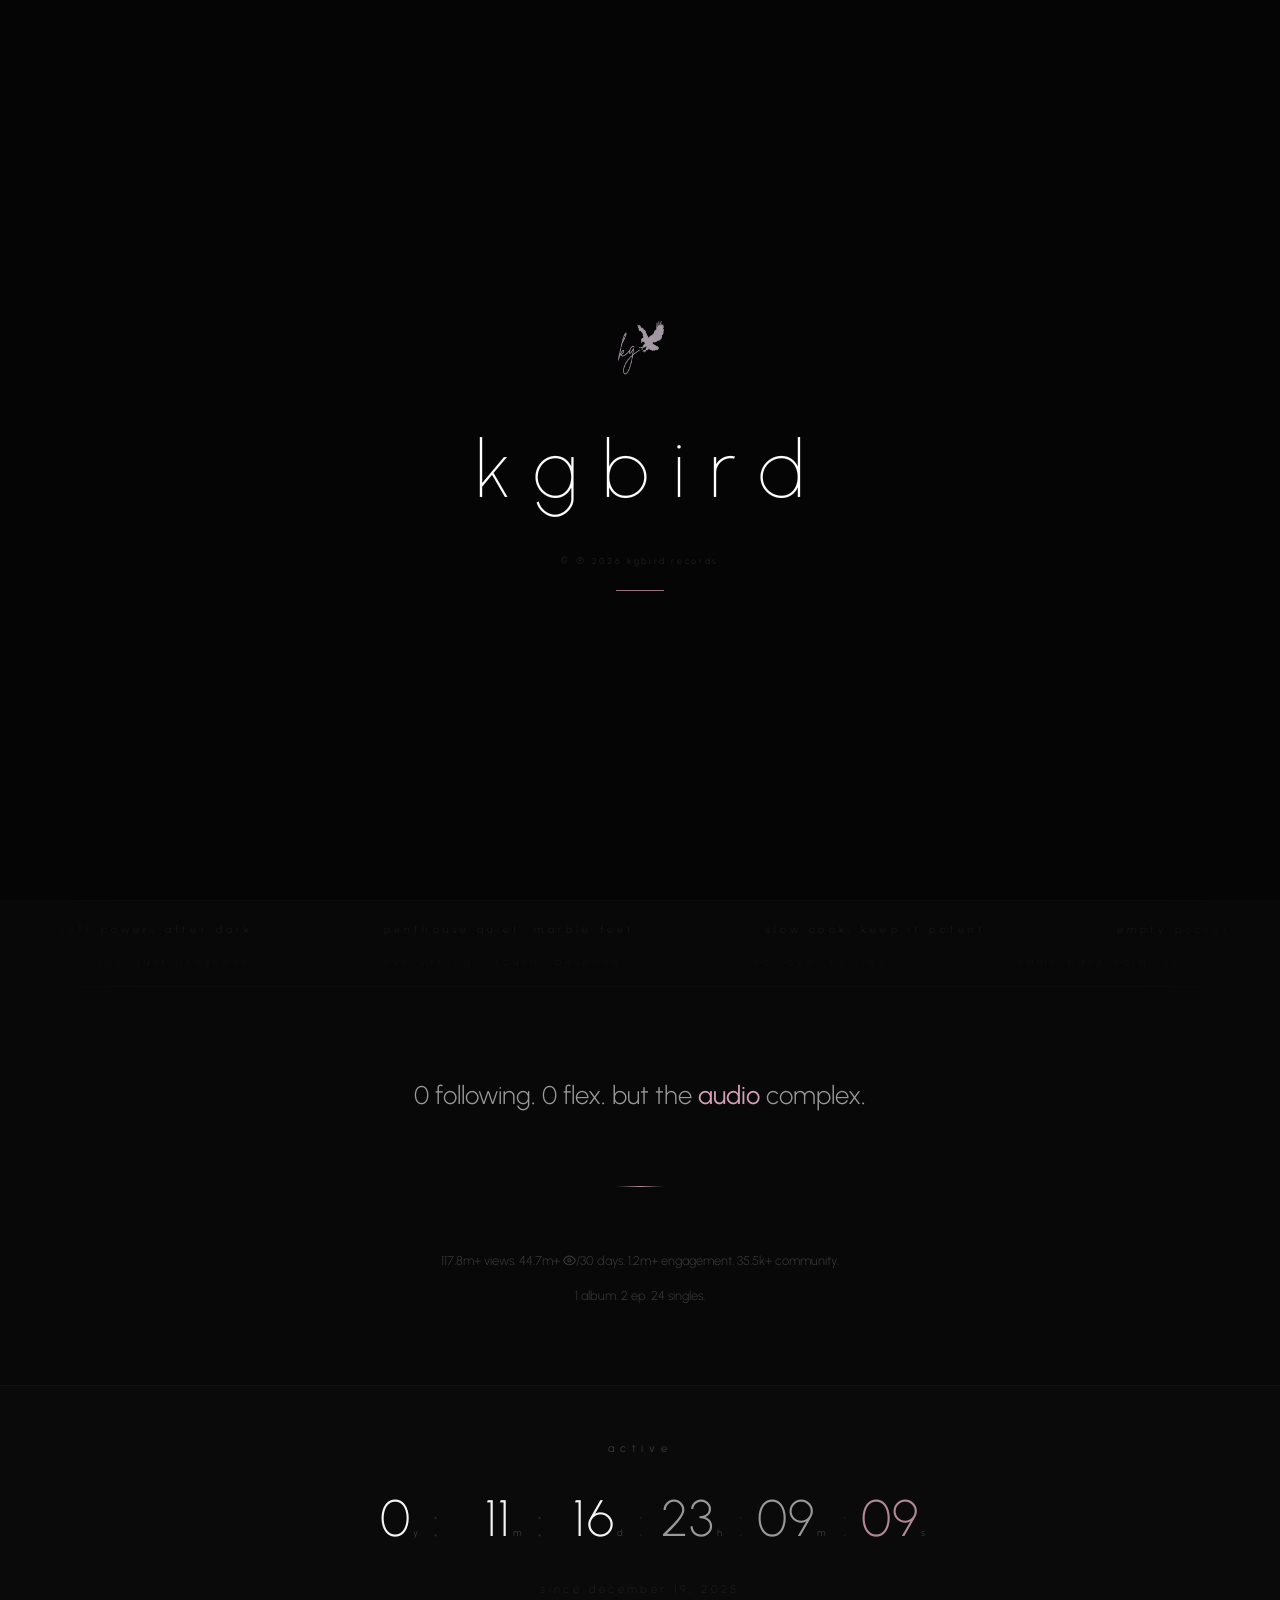
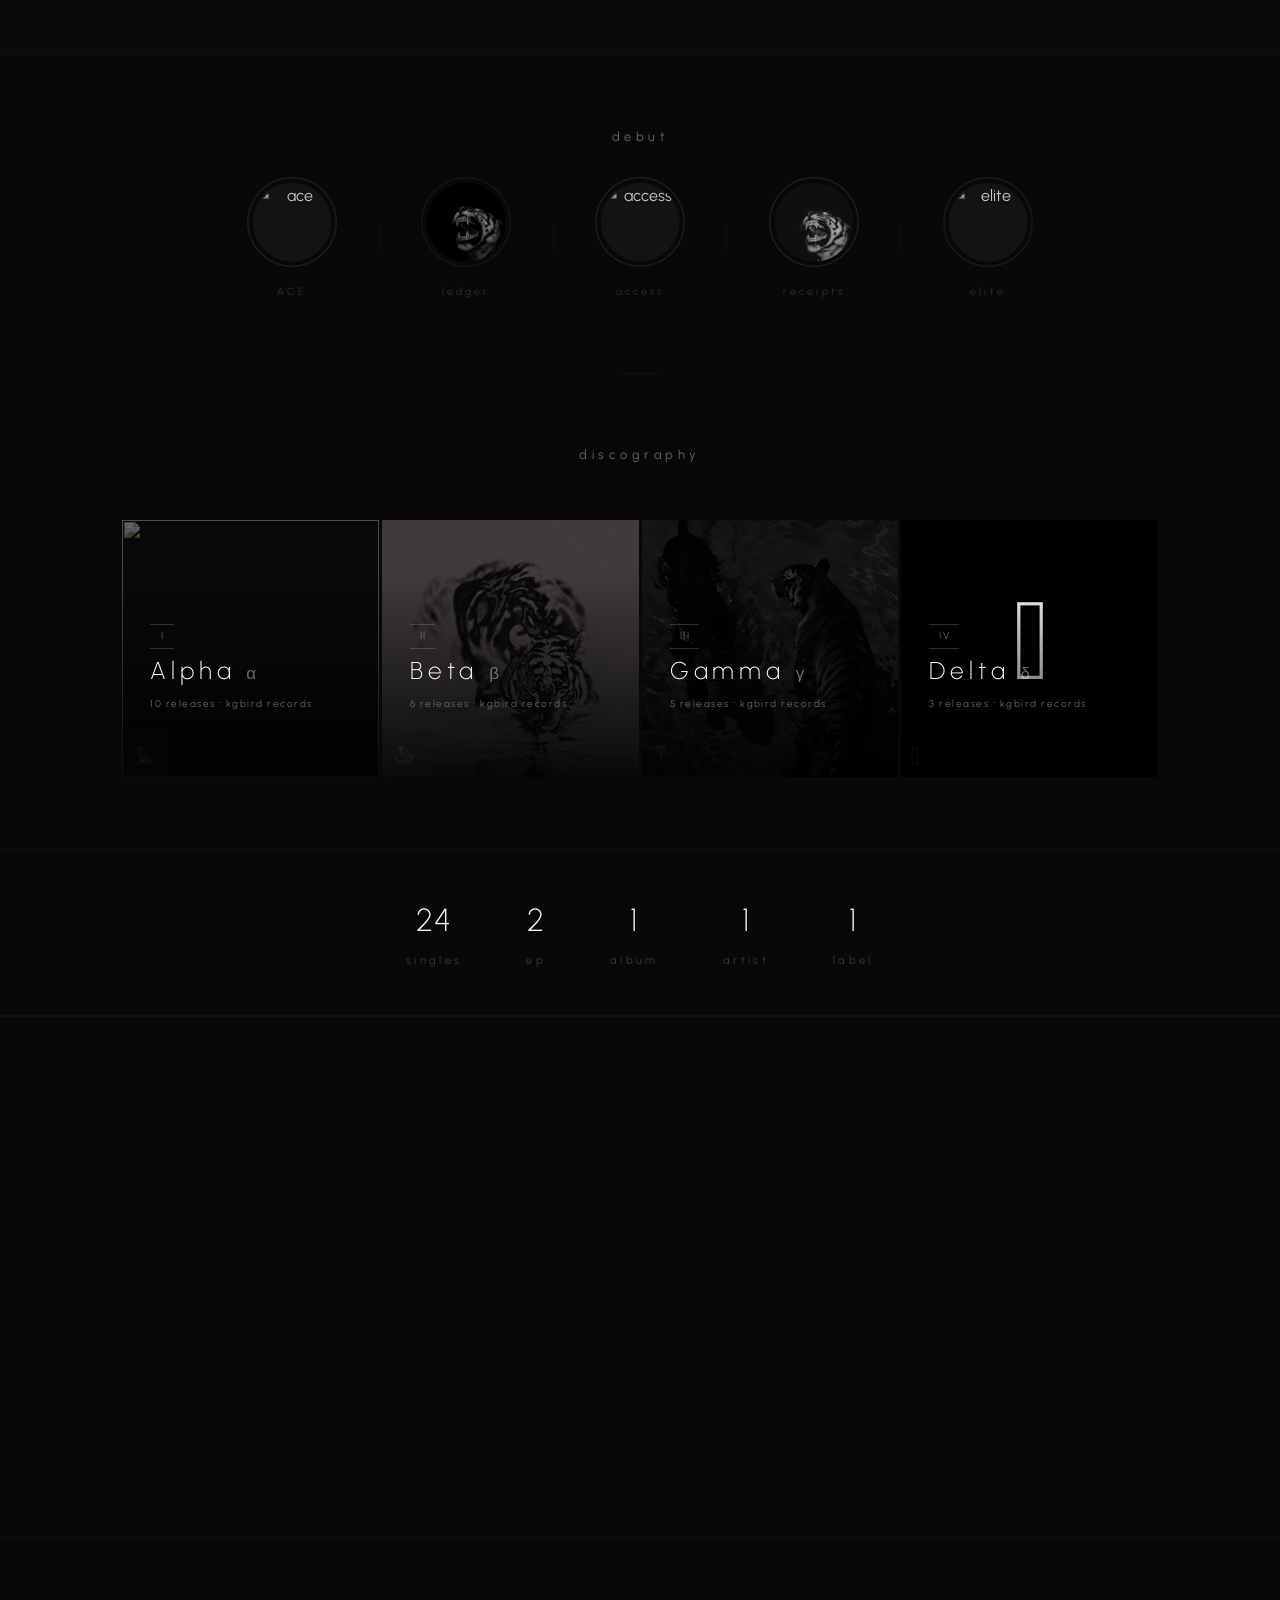
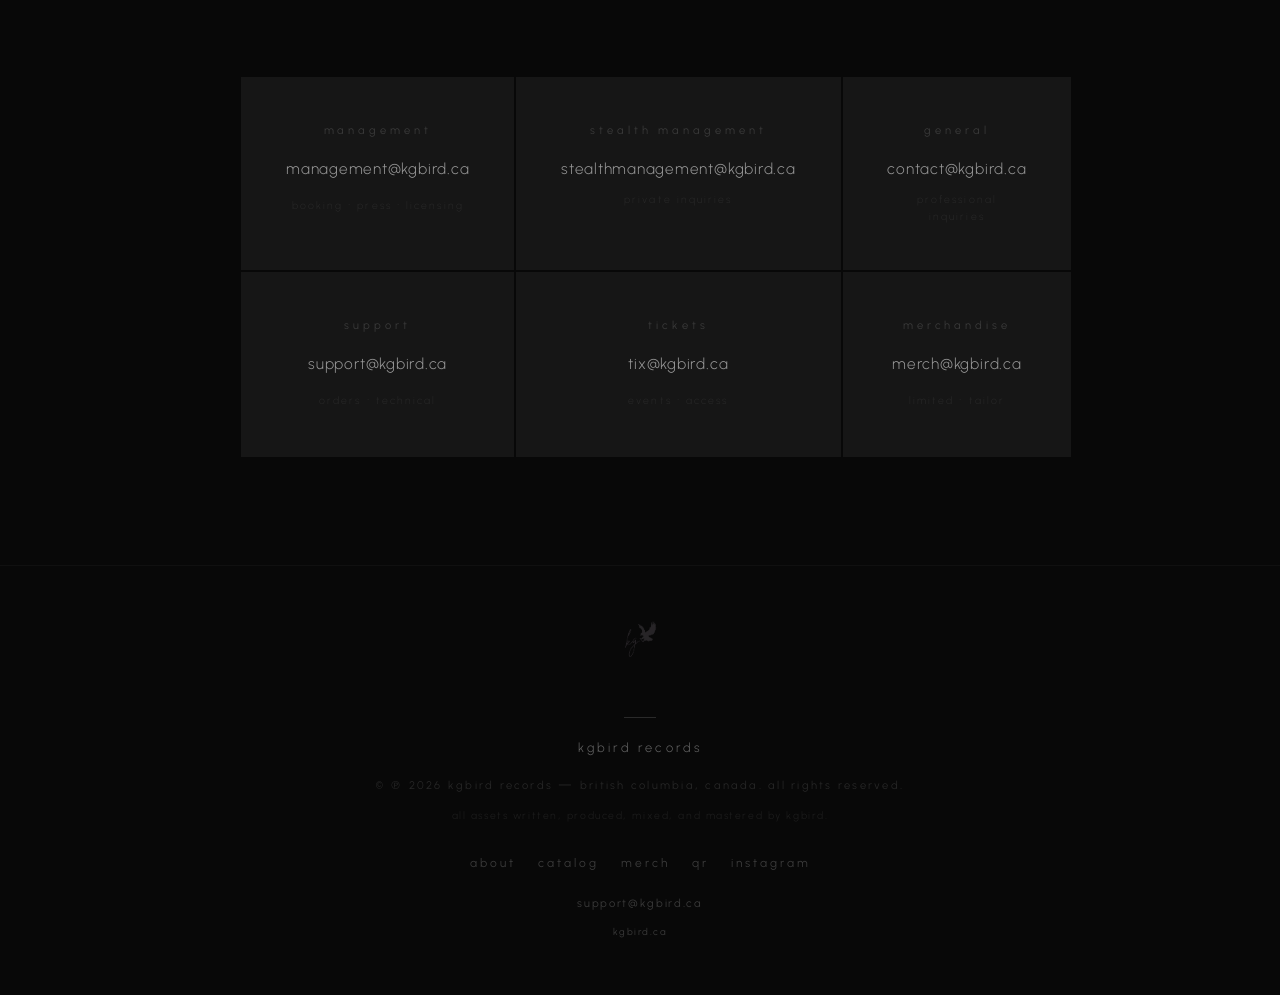
==== commit 63b19350: "kgbird: delta - POISON (release 3, era IV) - catalog: add POISON to DELTA_RELEASES (num 3) with cove" ====
--- a/index.html
+++ b/index.html
@@ -971,6 +971,7 @@
       <span class="marquee__item">same face, different stare.</span>
       <span class="marquee__item">ten toes, never slipped.</span>
       <span class="marquee__item">low tone, cold stone, own zone.</span>
+      <span class="marquee__item">cold glass, red lips, one night, that's it.</span>
       <span class="marquee__item">same frame, but the weight shifted.</span>
       <span class="marquee__item">no stories told, but legend felt.</span>
       <span class="marquee__item">vacuum sealed, still breathe.</span>
@@ -984,6 +985,7 @@
       <span class="marquee__item">same face, different stare.</span>
       <span class="marquee__item">ten toes, never slipped.</span>
       <span class="marquee__item">low tone, cold stone, own zone.</span>
+      <span class="marquee__item">cold glass, red lips, one night, that's it.</span>
       <span class="marquee__item">same frame, but the weight shifted.</span>
       <span class="marquee__item">no stories told, but legend felt.</span>
       <span class="marquee__item">vacuum sealed, still breathe.</span>
@@ -1022,7 +1024,7 @@
     <div class="manifesto__rule"></div>
     <p class="manifesto__sub reveal">
       <span style="white-space:nowrap;">117.8m+ views. 44.7m+ <svg viewBox="0 0 24 24" width="1em" height="1em" fill="none" stroke="currentColor" stroke-width="2" stroke-linecap="round" stroke-linejoin="round" style="vertical-align:-0.15em;"><path d="M1 12s4-8 11-8 11 8 11 8-4 8-11 8-11-8-11-8z"/><circle cx="12" cy="12" r="3"/></svg>/30 days. 1.2m+ engagement. 35.5k+ community.</span><br>
-      1 album. 2 ep. 23 singles.
+      1 album. 2 ep. 24 singles.
     </p>
   </section>
 
@@ -1157,7 +1159,7 @@
         <div class="album-card__overlay">
           <p class="album-card__era"><span class="era-numeral">IV</span></p>
           <h3 class="album-card__title">Delta <span style="font-weight:200;opacity:0.4;font-size:0.7em;">δ</span></h3>
-          <p class="album-card__info">2 releases · kgbird records</p>
+          <p class="album-card__info">3 releases · kgbird records</p>
           <p class="album-card__listen">→</p>
         </div>
       </a>
@@ -1169,7 +1171,7 @@
     <div class="container">
       <div class="stats-row reveal">
         <div class="stat-item">
-          <div class="stat-item__value">23</div>
+          <div class="stat-item__value">24</div>
           <div class="stat-item__label">singles</div>
         </div>
         <div class="stat-item">
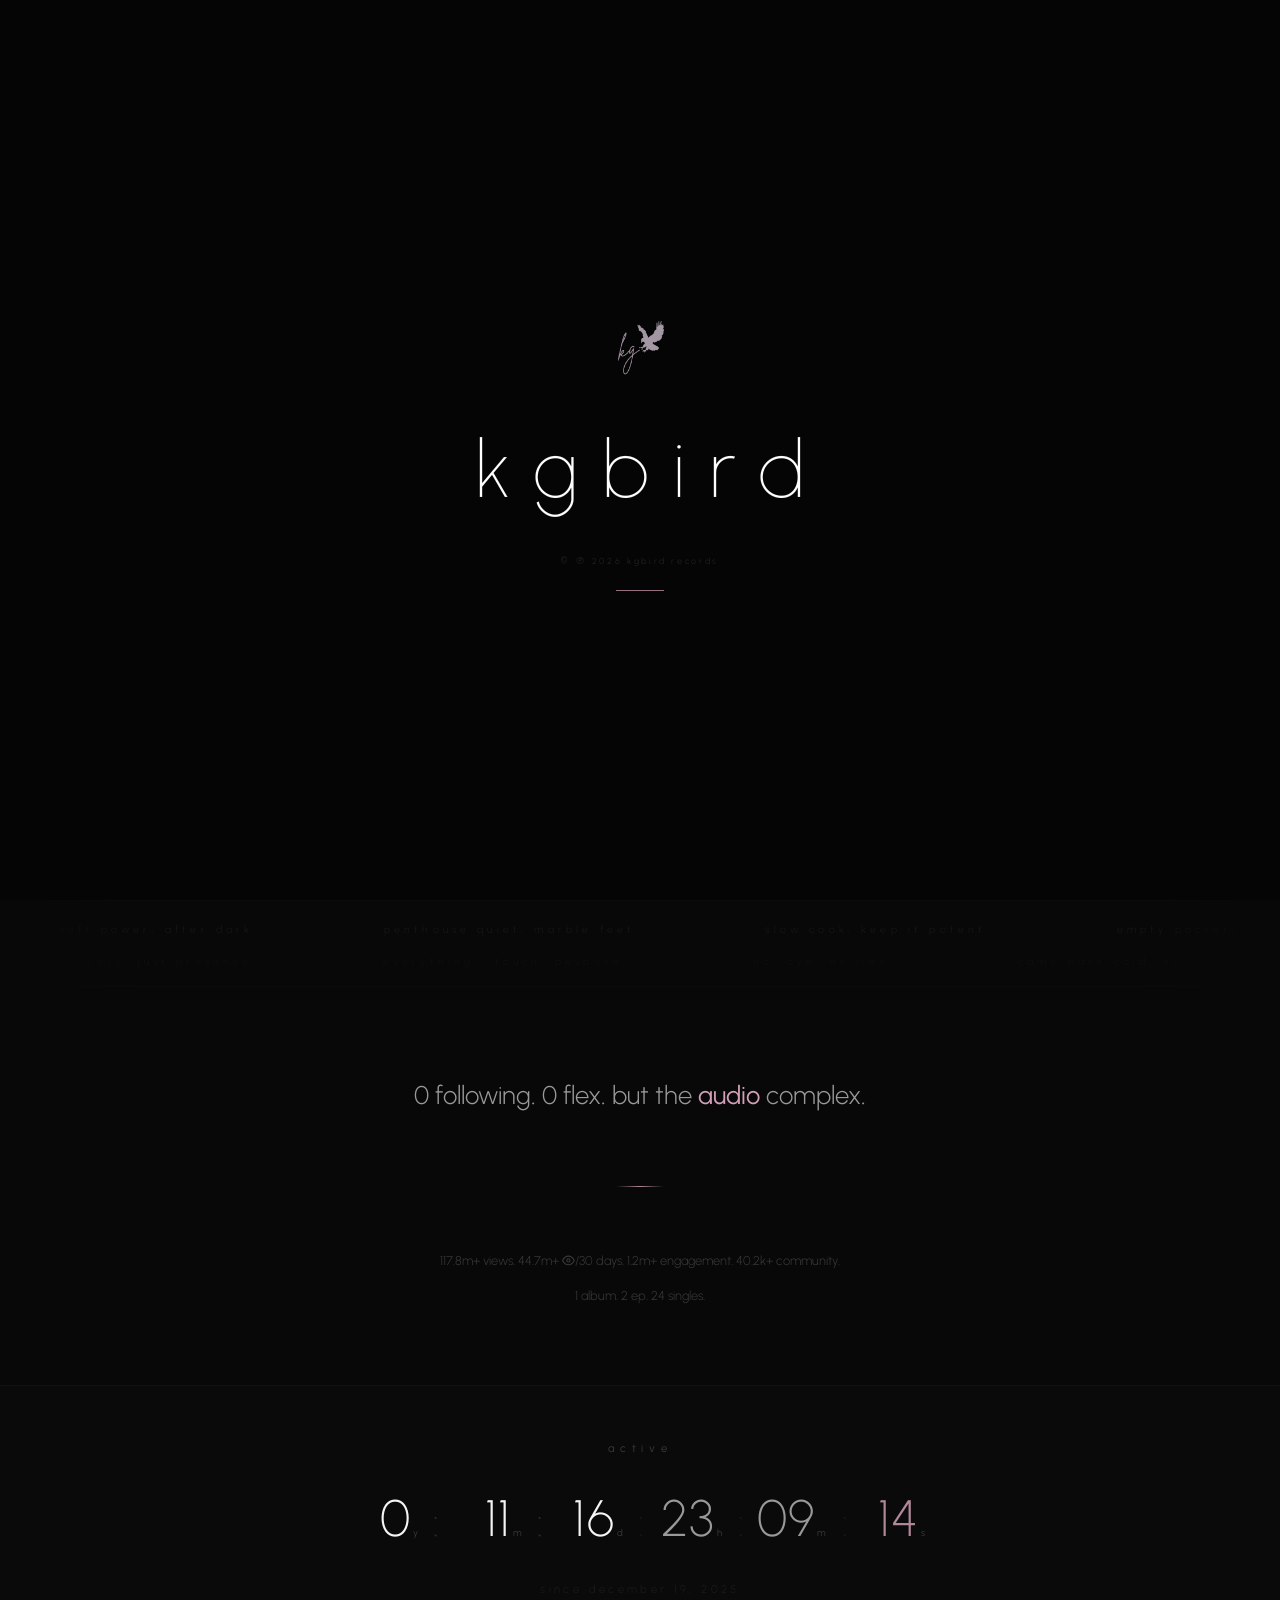
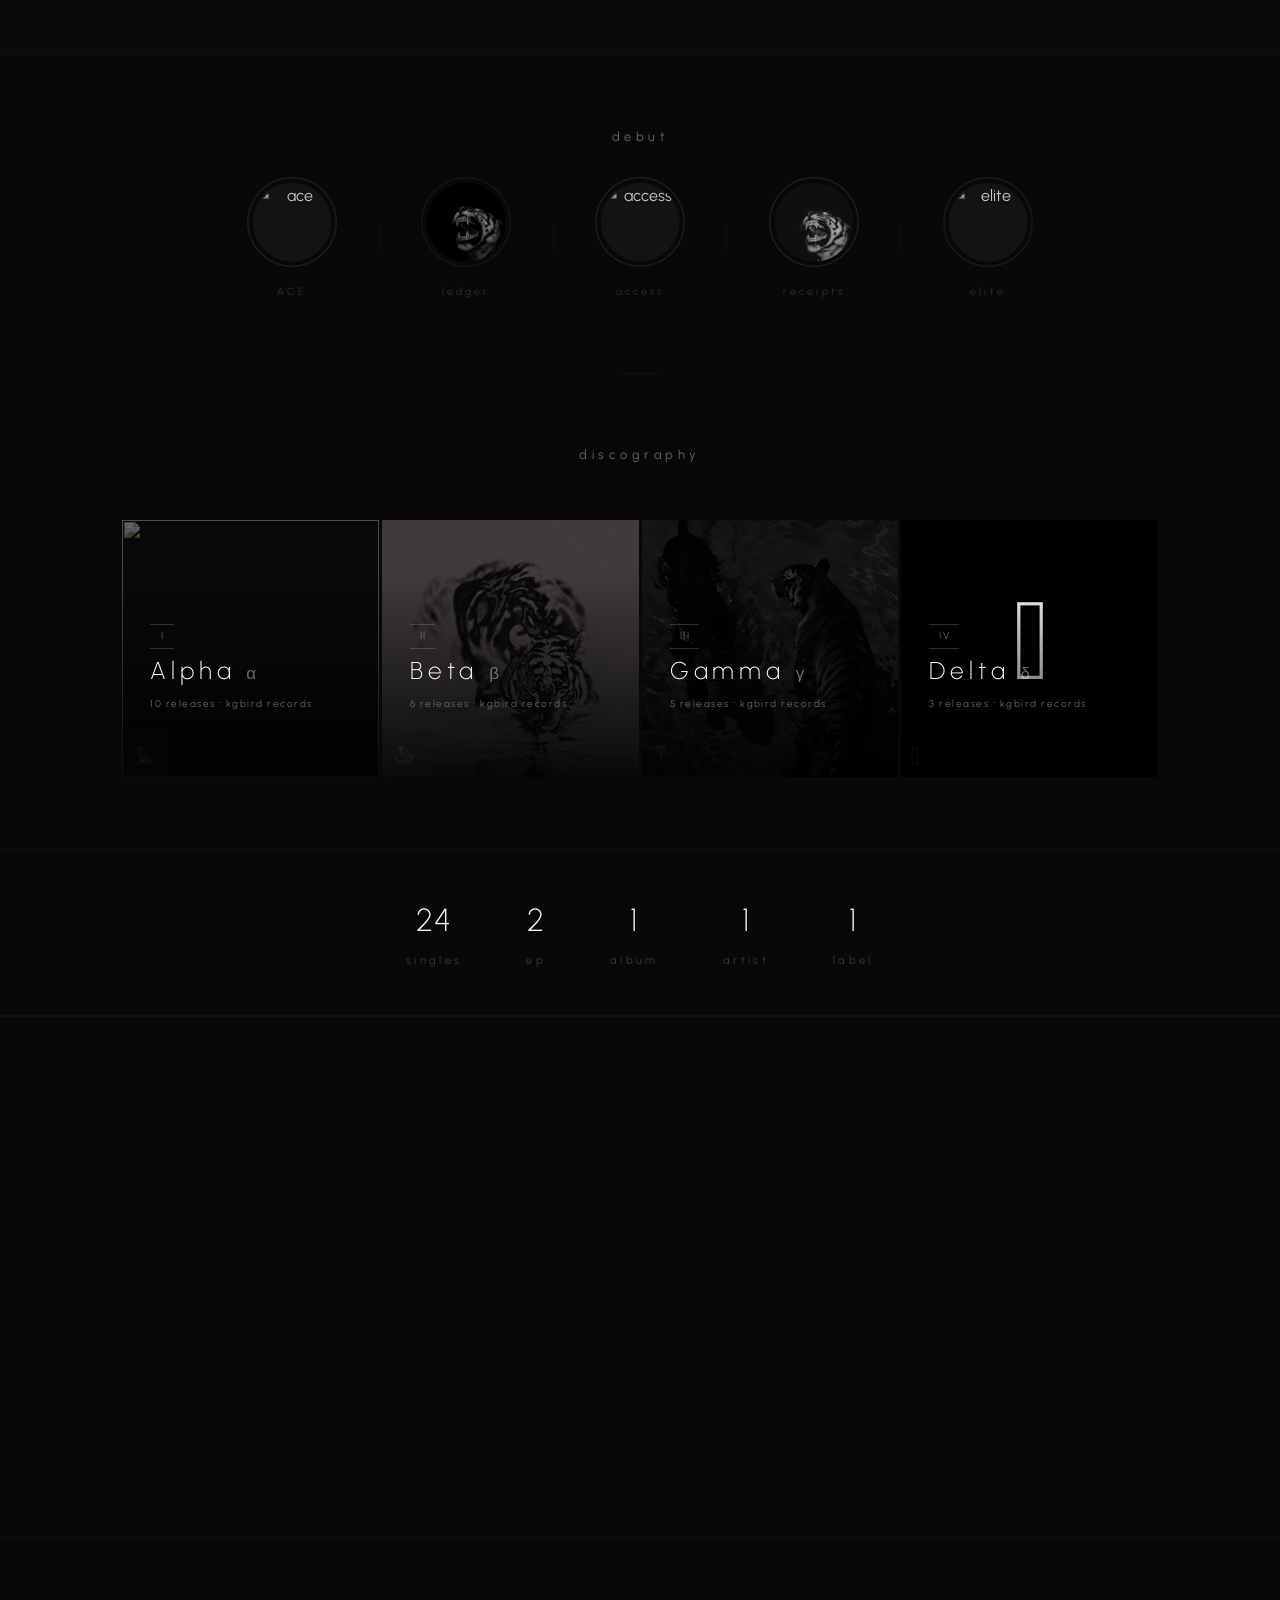
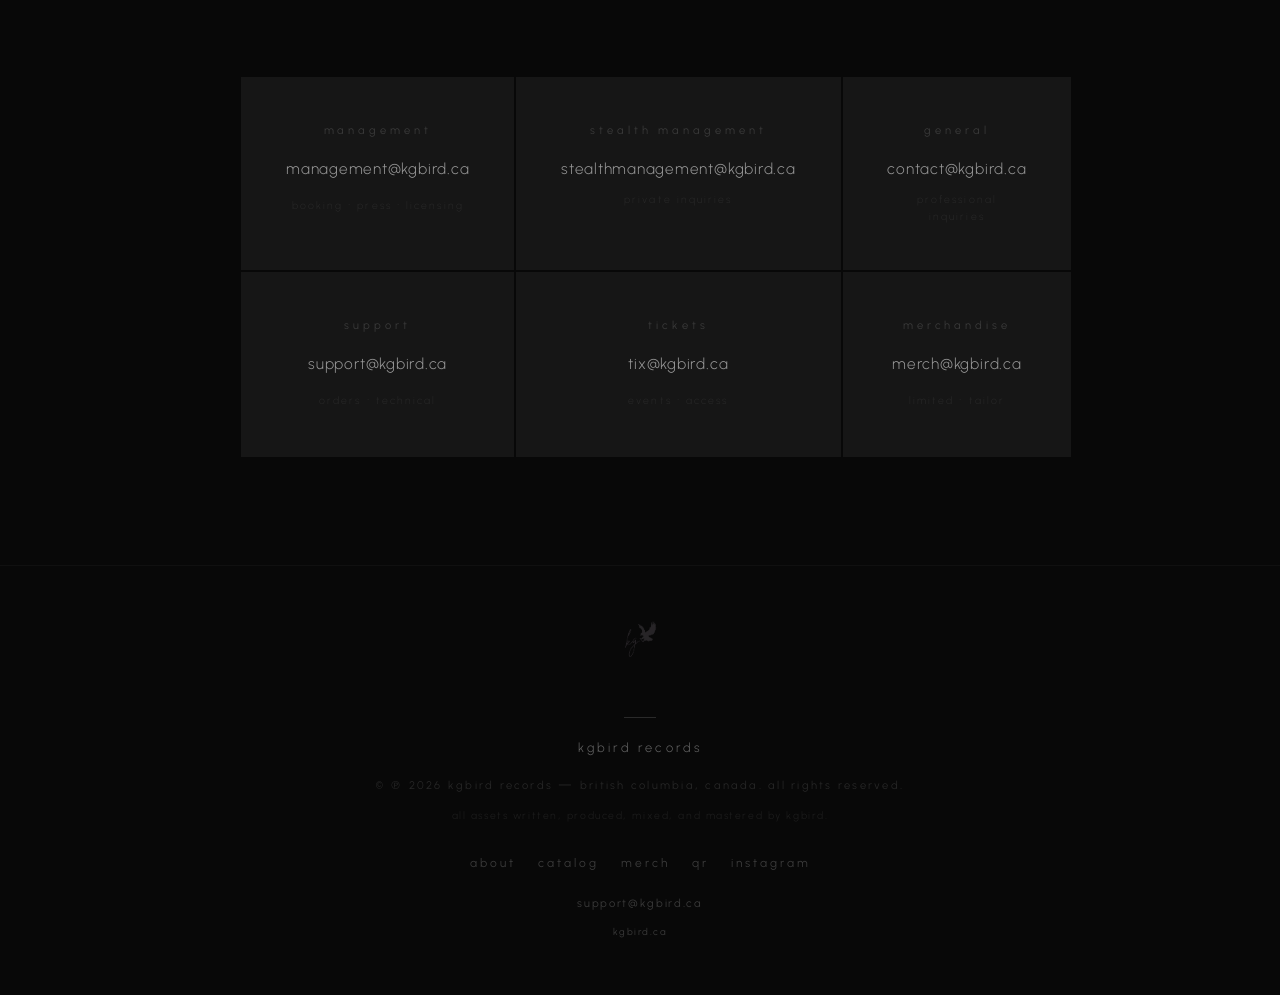
==== commit ad5d41ca: "kgbird: community 35.5k to 40.2k+ across manifesto, timeline, metrics Co-Authored-By: Claude Opus 4." ====
--- a/index.html
+++ b/index.html
@@ -1023,7 +1023,7 @@
     </p>
     <div class="manifesto__rule"></div>
     <p class="manifesto__sub reveal">
-      <span style="white-space:nowrap;">117.8m+ views. 44.7m+ <svg viewBox="0 0 24 24" width="1em" height="1em" fill="none" stroke="currentColor" stroke-width="2" stroke-linecap="round" stroke-linejoin="round" style="vertical-align:-0.15em;"><path d="M1 12s4-8 11-8 11 8 11 8-4 8-11 8-11-8-11-8z"/><circle cx="12" cy="12" r="3"/></svg>/30 days. 1.2m+ engagement. 35.5k+ community.</span><br>
+      <span style="white-space:nowrap;">117.8m+ views. 44.7m+ <svg viewBox="0 0 24 24" width="1em" height="1em" fill="none" stroke="currentColor" stroke-width="2" stroke-linecap="round" stroke-linejoin="round" style="vertical-align:-0.15em;"><path d="M1 12s4-8 11-8 11 8 11 8-4 8-11 8-11-8-11-8z"/><circle cx="12" cy="12" r="3"/></svg>/30 days. 1.2m+ engagement. 40.2k+ community.</span><br>
       1 album. 2 ep. 24 singles.
     </p>
   </section>
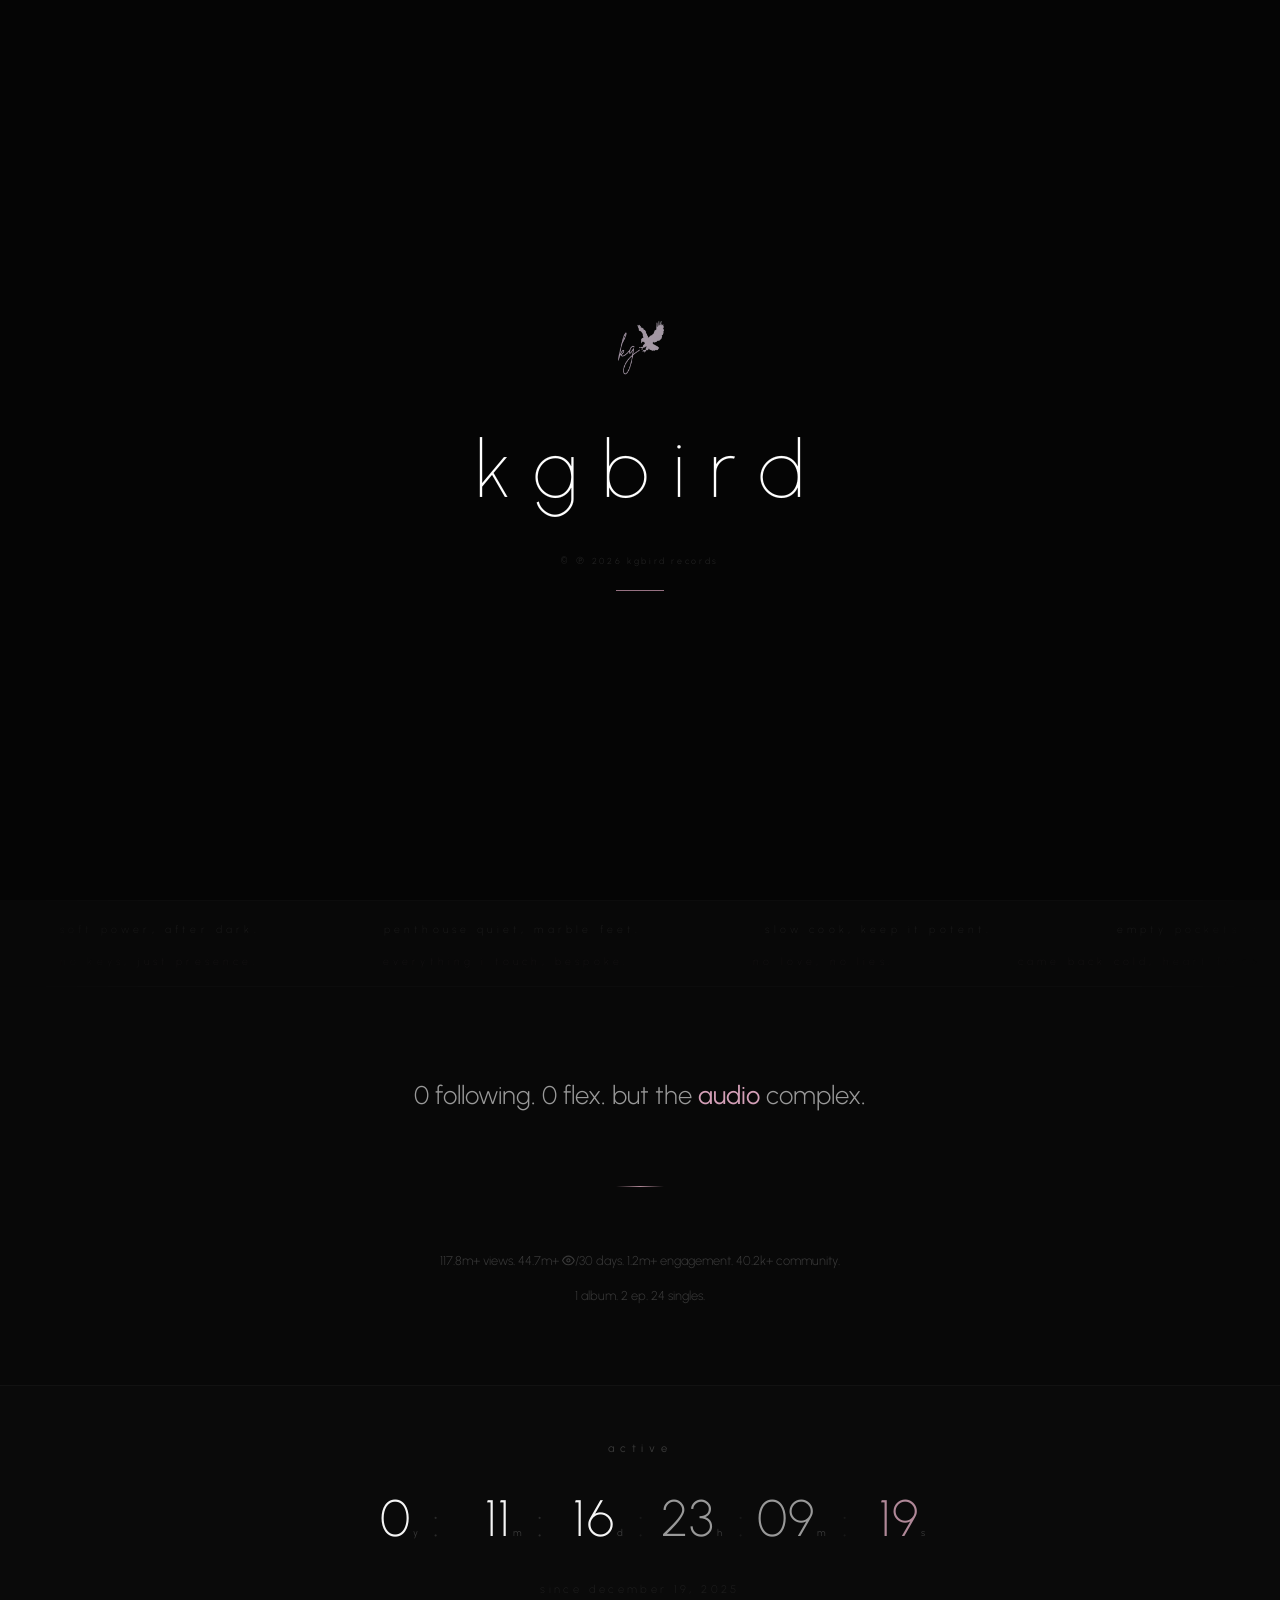
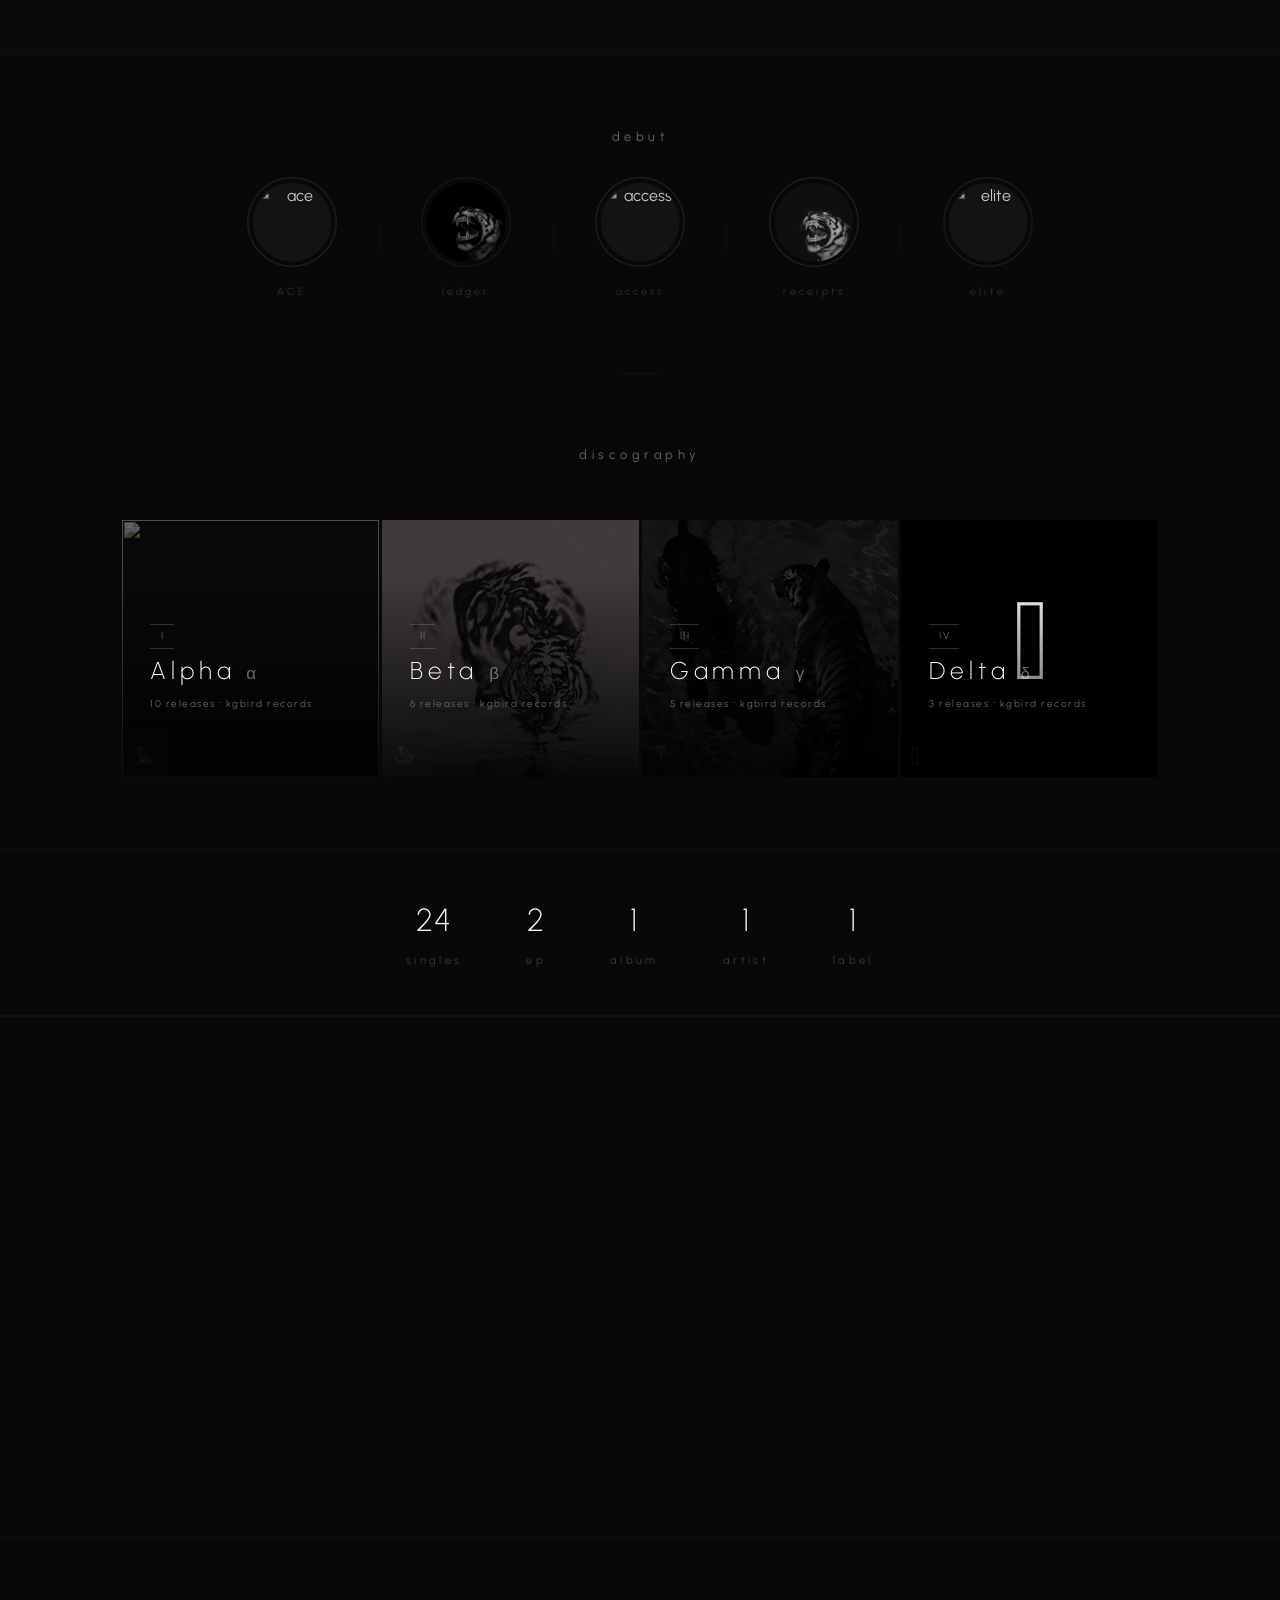
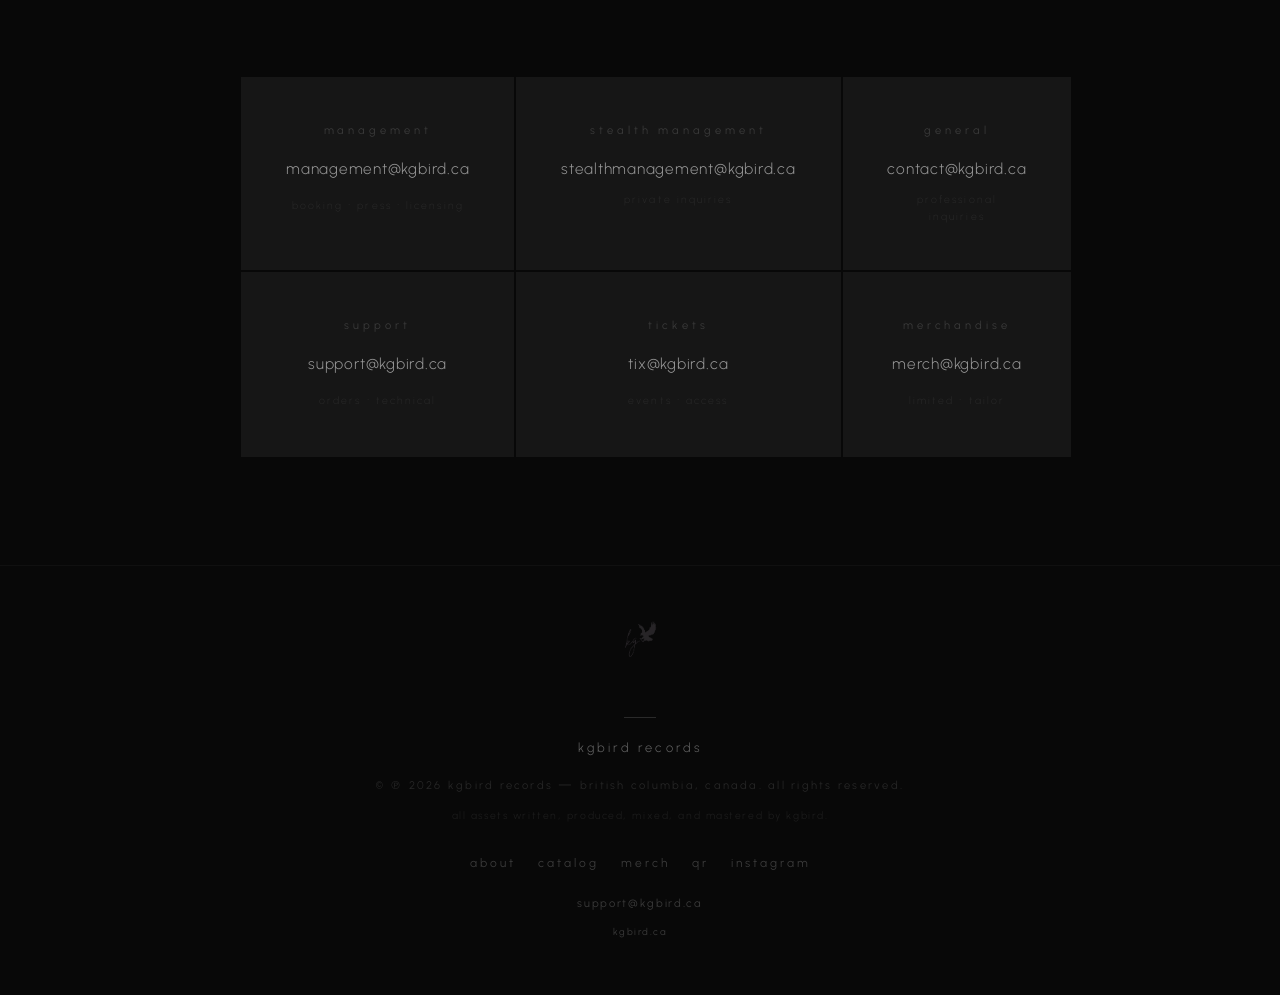
==== commit 2dff521c: "kgbird: clean URLs, no .html in any link Every internal link, the two order/merch redirects and the " ====
--- a/index.html
+++ b/index.html
@@ -939,10 +939,10 @@
       <span></span><span></span>
     </button>
     <ul class="nav__links">
-      <li><a href="about.html" class="nav__link">about</a></li>
-      <li><a href="catalog.html" class="nav__link">catalog</a></li>
-      <li><a href="merch.html" class="nav__link">merch</a></li>
-      <li><a href="qr.html" class="nav__link">qr</a></li>
+      <li><a href="about" class="nav__link">about</a></li>
+      <li><a href="catalog" class="nav__link">catalog</a></li>
+      <li><a href="merch" class="nav__link">merch</a></li>
+      <li><a href="qr" class="nav__link">qr</a></li>
       <li><a href="https://instagram.com/kgbirdaudio" target="_blank" rel="noopener" class="nav__link">instagram</a></li>
     </ul>
   </nav>
@@ -951,7 +951,7 @@
   <section class="hero">
     <img src="img/tiger-hq.jpg" alt="" class="hero__tiger" aria-hidden="true" id="heroTiger">
     <div class="hero__brand">
-      <a href="about.html"><img src="img/profile-circle.png" alt="kgbird" class="hero__avatar"></a>
+      <a href="about"><img src="img/profile-circle.png" alt="kgbird" class="hero__avatar"></a>
       <h1 class="hero__title">kgbird</h1>
       <p style="font-size:1.1rem;color:var(--pink);margin-top:16px;font-weight:300;opacity:0.6;">.</p>
       <p class="hero__sub" style="margin-top:8px;">bc<span style="opacity:0.6;font-size:1.1em;">,</span> canada</p>
@@ -1120,7 +1120,7 @@
       <p class="heading reveal">discography</p>
     </div>
     <div class="albums-grid reveal reveal-delay-1">
-      <a href="catalog.html#alpha" class="album-card">
+      <a href="catalog#alpha" class="album-card">
         <img src="img/cover-alpha-v2.png" alt="" class="album-card__img">
         <span class="album-card__glyph"><img src="img/glyph-owl.png" alt=""></span>
         <div class="album-card__overlay">
@@ -1130,7 +1130,7 @@
           <p class="album-card__listen">→</p>
         </div>
       </a>
-      <a href="catalog.html#beta" class="album-card">
+      <a href="catalog#beta" class="album-card">
         <img src="img/cover-beta.png" alt="" class="album-card__img">
         <span class="album-card__glyph"><img src="img/glyph-falcon.png" alt=""></span>
         <div class="album-card__overlay">
@@ -1140,7 +1140,7 @@
           <p class="album-card__listen">→</p>
         </div>
       </a>
-      <a href="catalog.html#gamma" class="album-card">
+      <a href="catalog#gamma" class="album-card">
         <img src="img/cover-gamma.png" alt="" class="album-card__img">
         <span class="album-card__glyph" style="bottom:8px;left:10px;font-size:clamp(0.935rem,1.54vw,1.265rem);opacity:0.07;color:#fff;">⚚</span>
         <div class="album-card__overlay">
@@ -1151,7 +1151,7 @@
           <p class="album-card__listen">→</p>
         </div>
       </a>
-      <a href="catalog.html#delta" class="album-card album-card--delta" style="overflow: visible;">
+      <a href="catalog#delta" class="album-card album-card--delta" style="overflow: visible;">
         <div style="position:absolute;inset:0;background:#000;display:flex;align-items:center;justify-content:center;">
           <span class="delta-card-emblem" style="font-size:clamp(2.5rem,5vw,4rem);color:#fff;opacity:1;line-height:1;margin-bottom:14px;transition:opacity 0.4s,transform 0.5s cubic-bezier(0.16,1,0.3,1);">𓆆</span>
         </div>
@@ -1337,10 +1337,10 @@
       all assets written, produced, mixed, and mastered by kgbird.
     </p>
     <div class="footer__links" style="margin-top:28px;">
-      <a href="about.html" class="footer__link">about</a>
-      <a href="catalog.html" class="footer__link">catalog</a>
-      <a href="merch.html" class="footer__link">merch</a>
-      <a href="qr.html" class="footer__link">qr</a>
+      <a href="about" class="footer__link">about</a>
+      <a href="catalog" class="footer__link">catalog</a>
+      <a href="merch" class="footer__link">merch</a>
+      <a href="qr" class="footer__link">qr</a>
       <a href="https://instagram.com/kgbirdaudio" target="_blank" rel="noopener" class="footer__link">instagram</a>
     </div>
     <a href="mailto:support@kgbird.ca" class="footer__link" style="display:inline-block;margin-top:20px;font-size:0.7rem;letter-spacing:0.15em;">support@kgbird.ca</a>
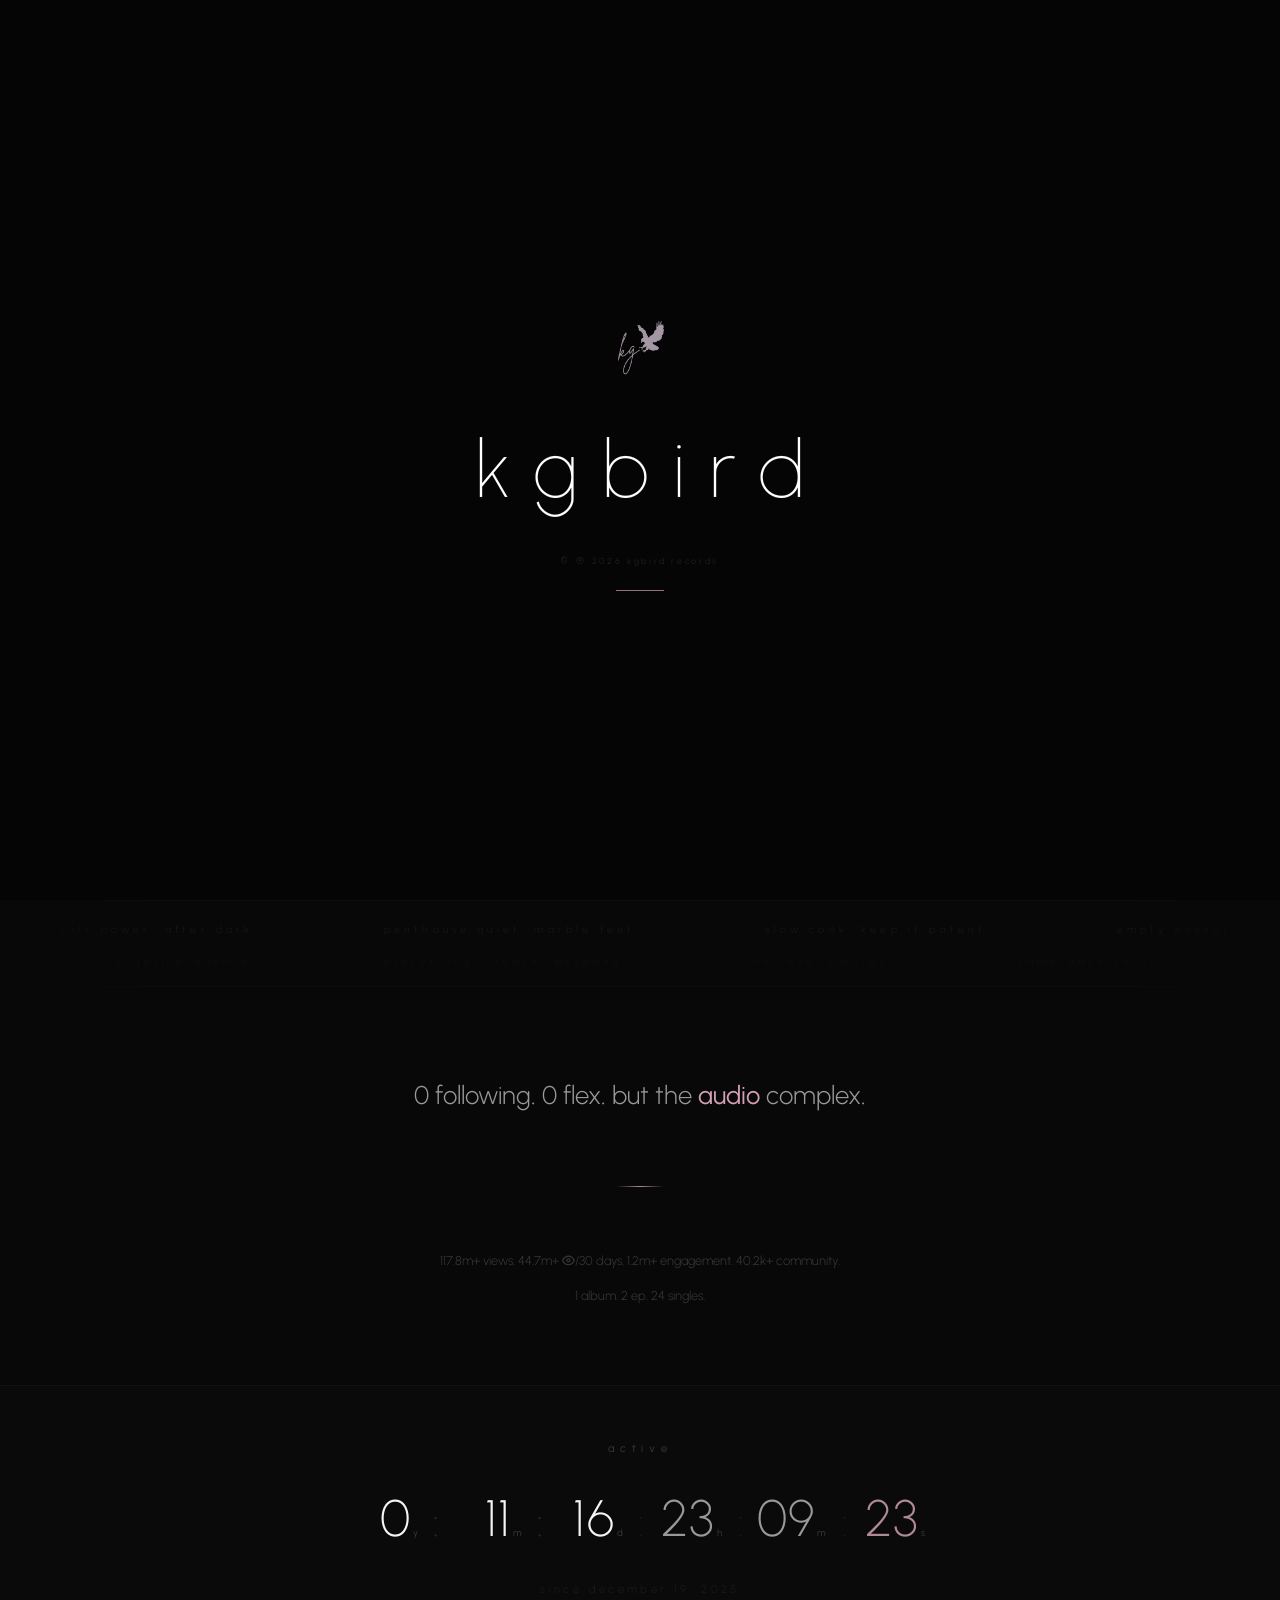
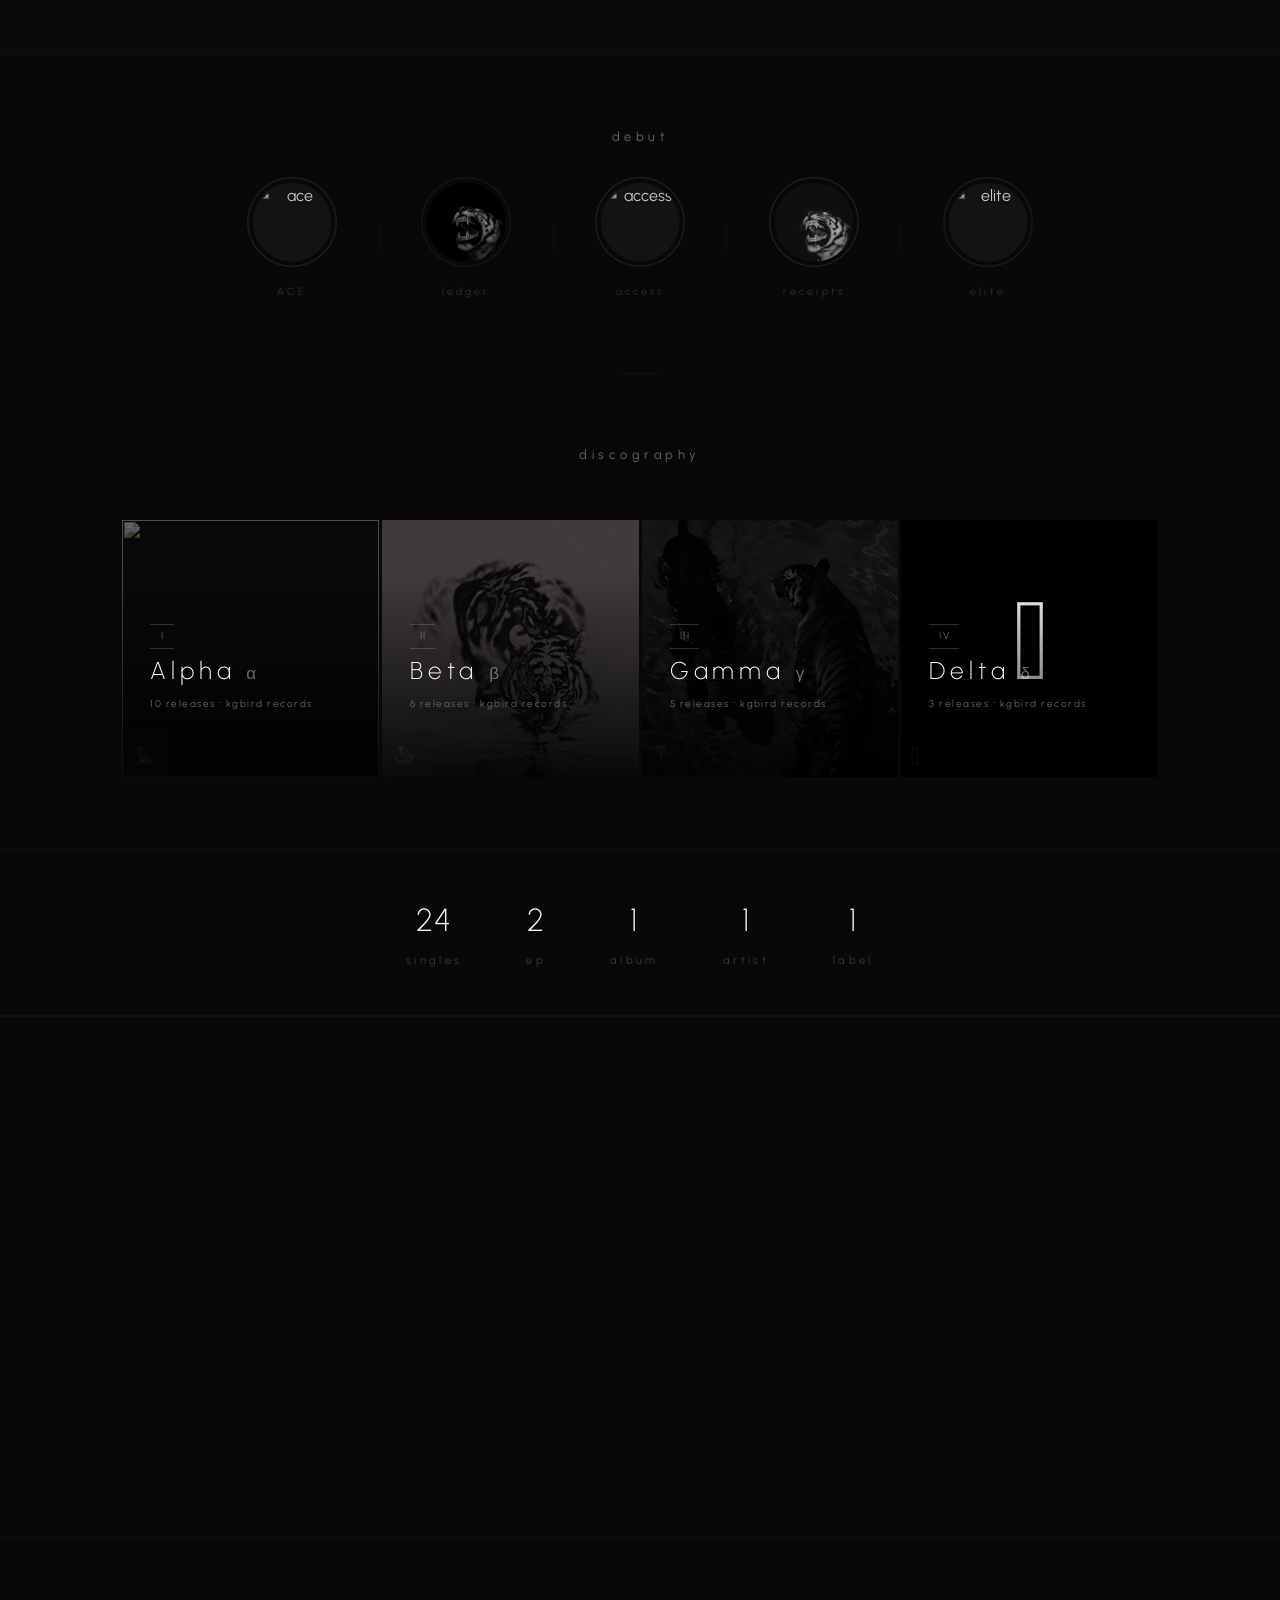
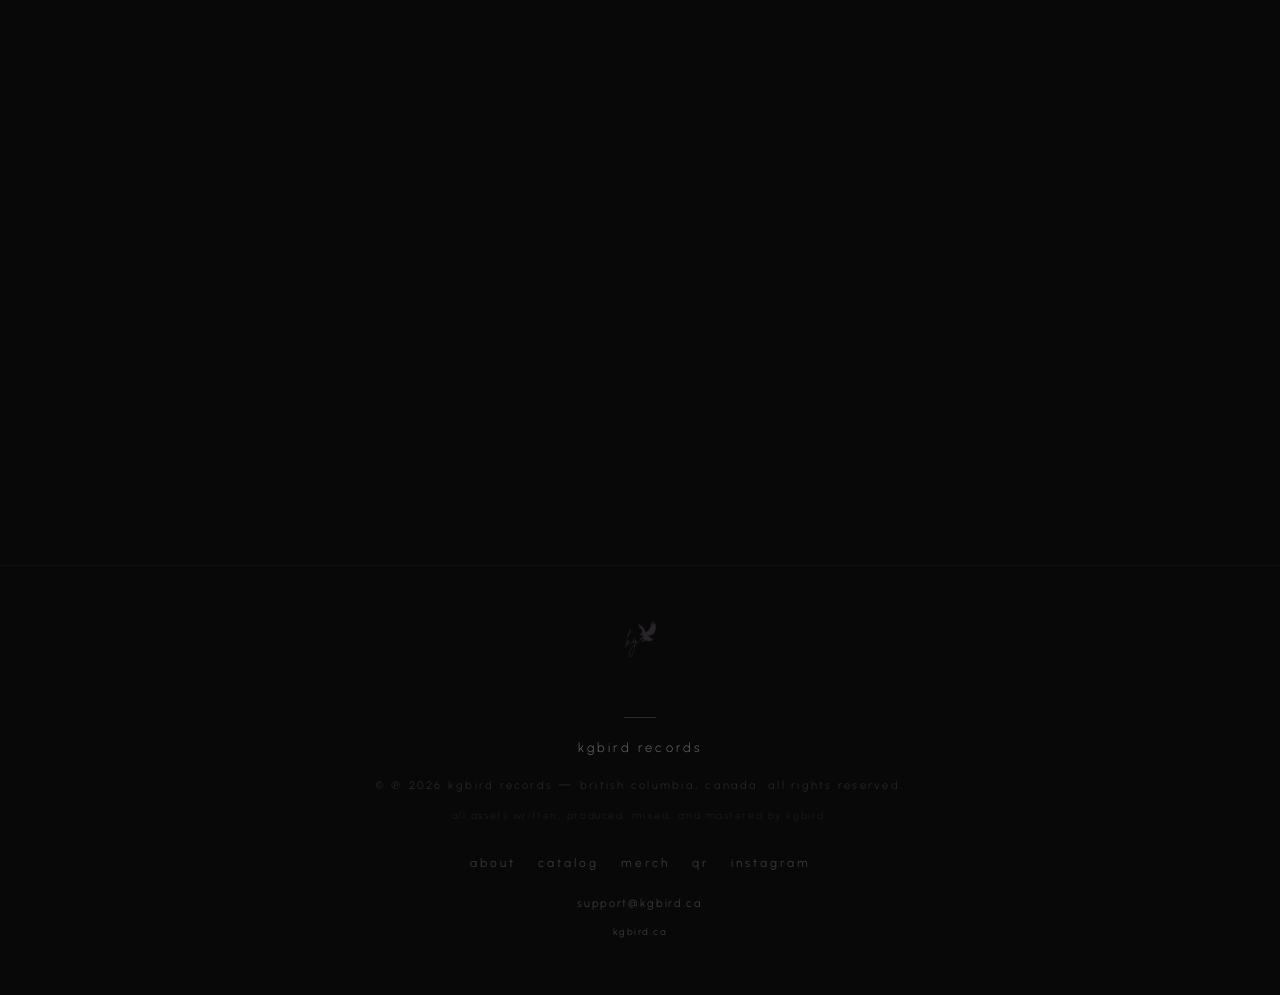
==== commit bc5cbff4: "kgbird: hero marquee loops through every line - index: each marquee row is a flex item, so it was st" ====
--- a/index.html
+++ b/index.html
@@ -284,6 +284,7 @@
     .marquee__track {
       display: inline-block;
       white-space: nowrap;
+      width: max-content;
     }
     .marquee__track--left {
       animation: marqueeLeft 120s linear infinite;
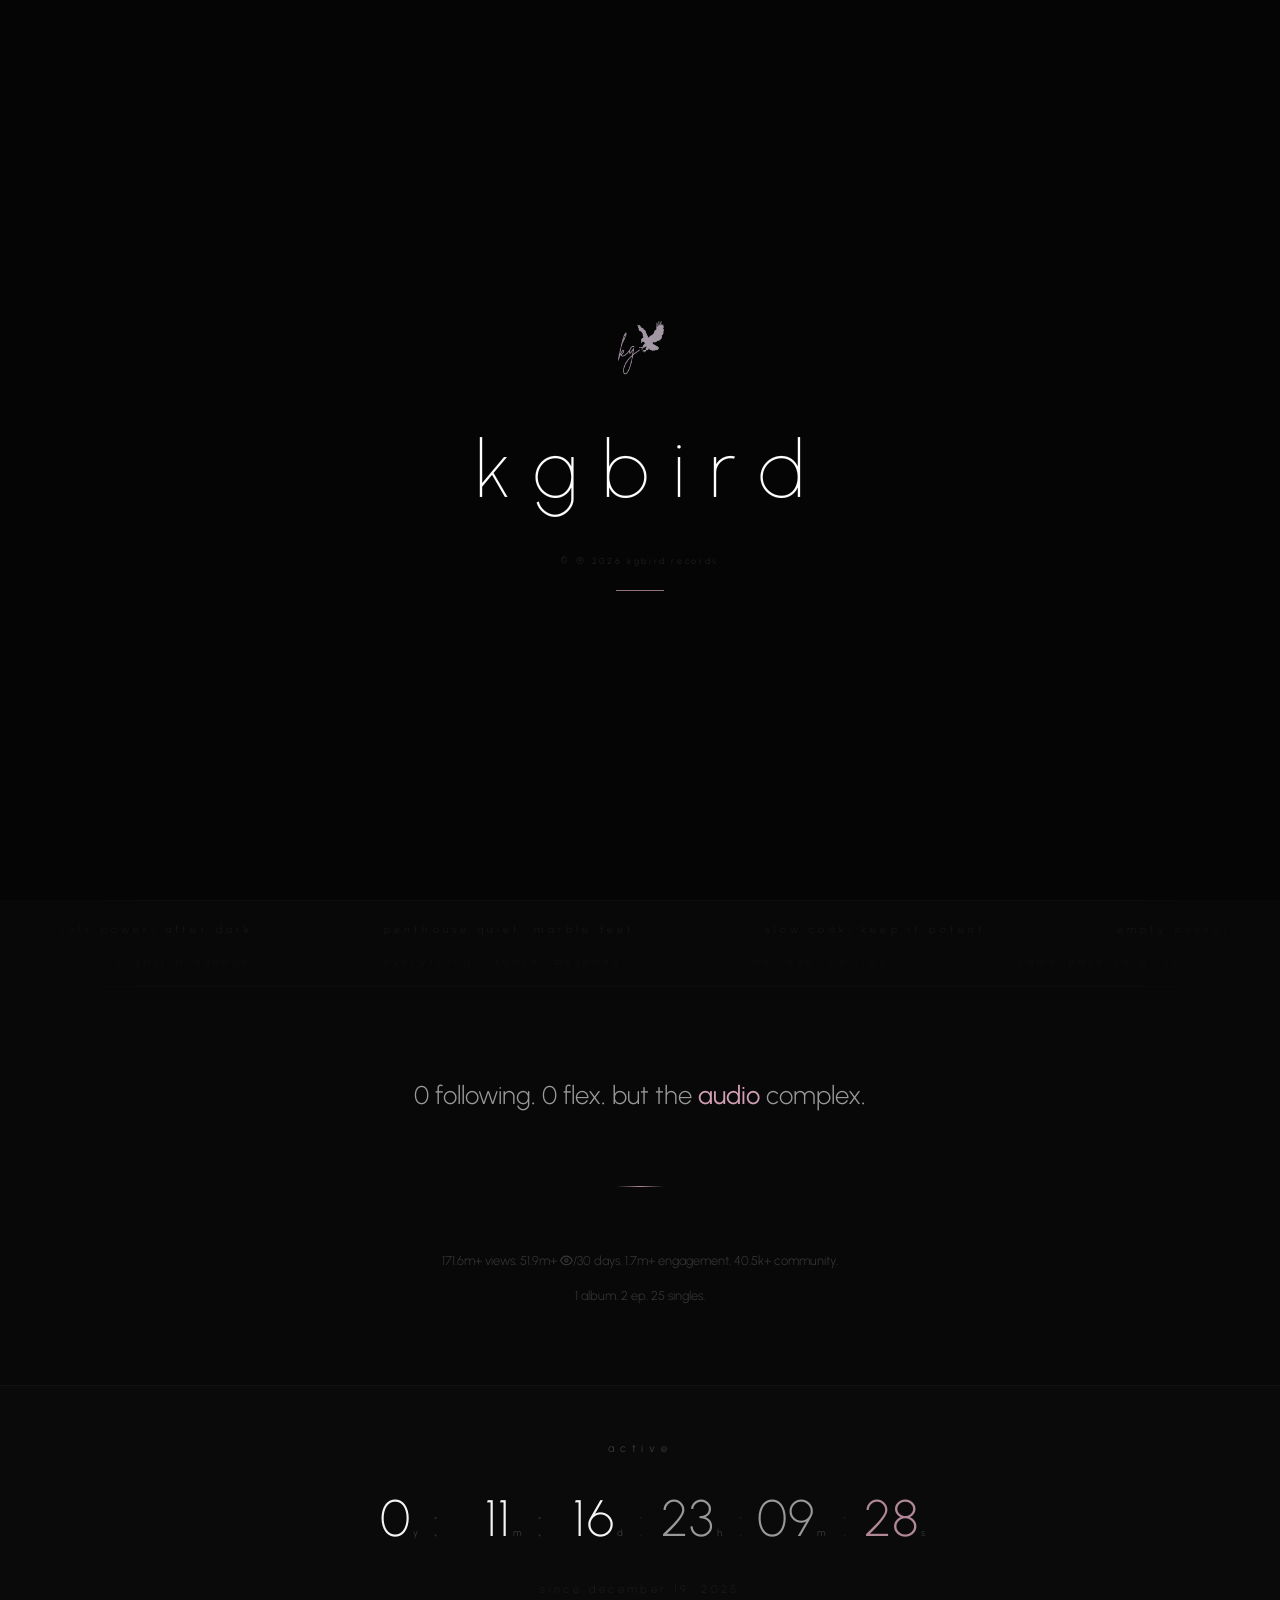
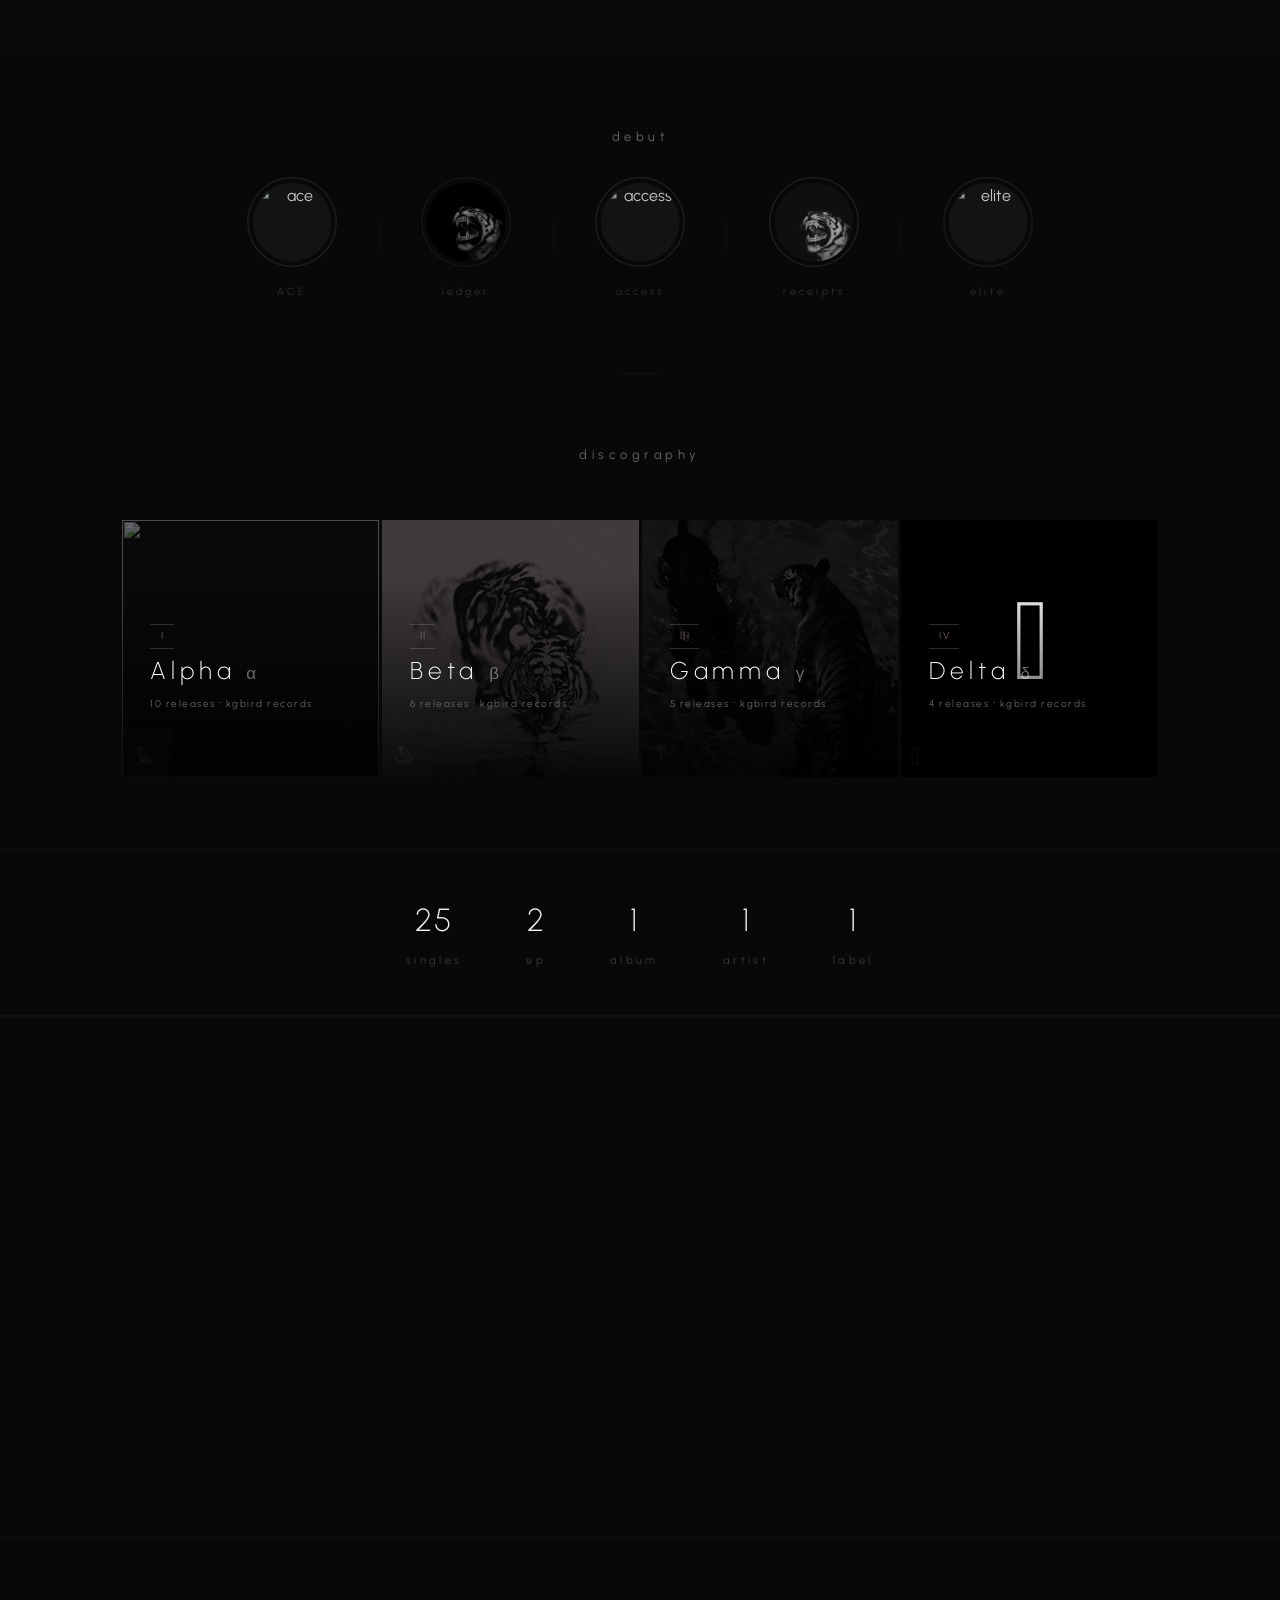
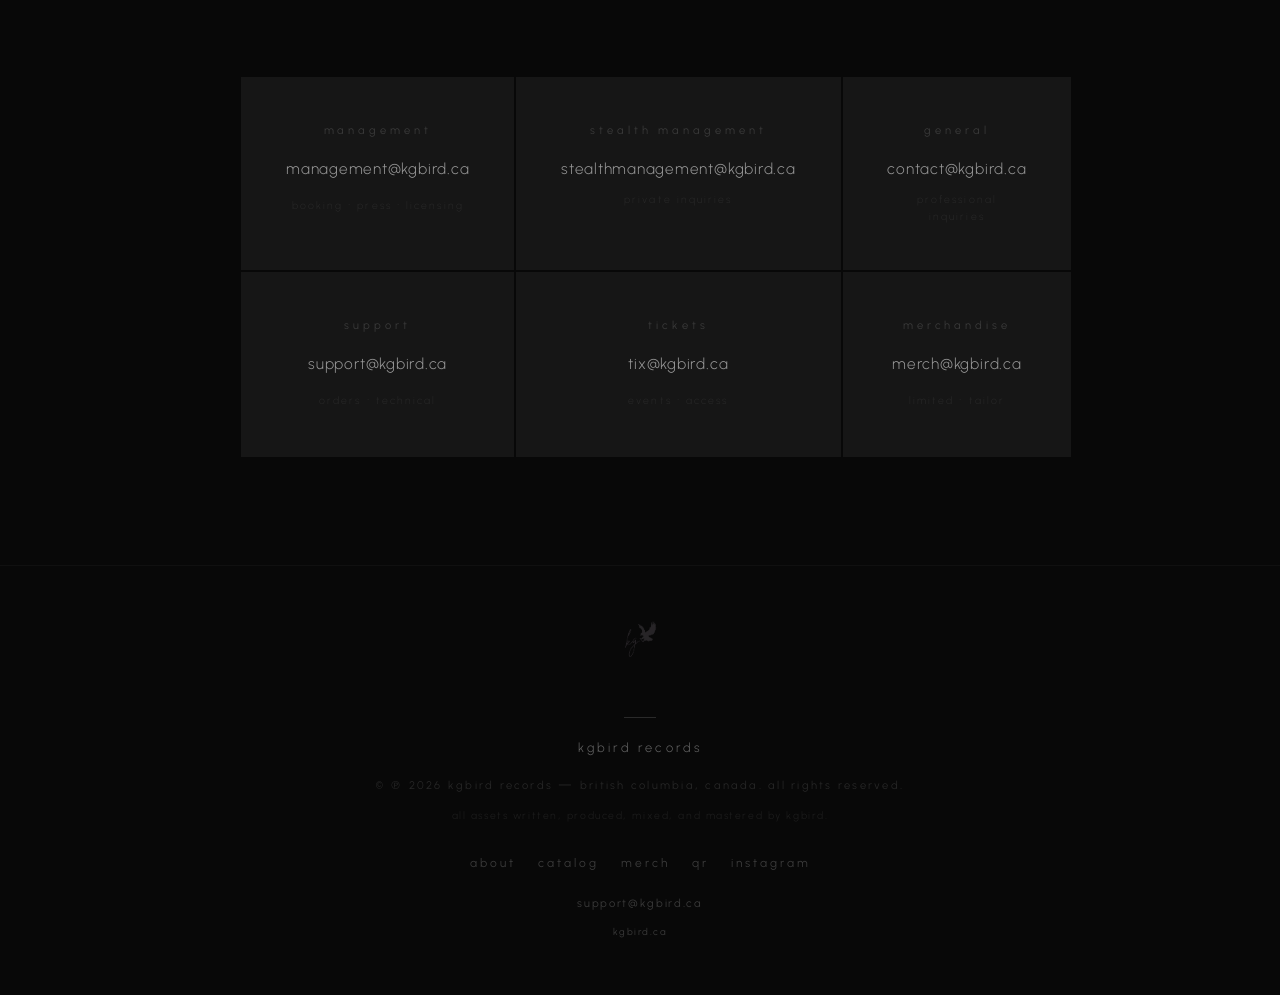
==== commit 2fab3169: "kgbird: delta - margin (release 4, era IV) - catalog: add margin to DELTA_RELEASES (num 4) with its " ====
--- a/index.html
+++ b/index.html
@@ -973,6 +973,7 @@
       <span class="marquee__item">ten toes, never slipped.</span>
       <span class="marquee__item">low tone, cold stone, own zone.</span>
       <span class="marquee__item">cold glass, red lips, one night, that's it.</span>
+      <span class="marquee__item">middle seat, then i wanted the window.</span>
       <span class="marquee__item">same frame, but the weight shifted.</span>
       <span class="marquee__item">no stories told, but legend felt.</span>
       <span class="marquee__item">vacuum sealed, still breathe.</span>
@@ -987,6 +988,7 @@
       <span class="marquee__item">ten toes, never slipped.</span>
       <span class="marquee__item">low tone, cold stone, own zone.</span>
       <span class="marquee__item">cold glass, red lips, one night, that's it.</span>
+      <span class="marquee__item">middle seat, then i wanted the window.</span>
       <span class="marquee__item">same frame, but the weight shifted.</span>
       <span class="marquee__item">no stories told, but legend felt.</span>
       <span class="marquee__item">vacuum sealed, still breathe.</span>
@@ -1024,8 +1026,8 @@
     </p>
     <div class="manifesto__rule"></div>
     <p class="manifesto__sub reveal">
-      <span style="white-space:nowrap;">117.8m+ views. 44.7m+ <svg viewBox="0 0 24 24" width="1em" height="1em" fill="none" stroke="currentColor" stroke-width="2" stroke-linecap="round" stroke-linejoin="round" style="vertical-align:-0.15em;"><path d="M1 12s4-8 11-8 11 8 11 8-4 8-11 8-11-8-11-8z"/><circle cx="12" cy="12" r="3"/></svg>/30 days. 1.2m+ engagement. 40.2k+ community.</span><br>
-      1 album. 2 ep. 24 singles.
+      <span style="white-space:nowrap;">171.6m+ views. 51.9m+ <svg viewBox="0 0 24 24" width="1em" height="1em" fill="none" stroke="currentColor" stroke-width="2" stroke-linecap="round" stroke-linejoin="round" style="vertical-align:-0.15em;"><path d="M1 12s4-8 11-8 11 8 11 8-4 8-11 8-11-8-11-8z"/><circle cx="12" cy="12" r="3"/></svg>/30 days. 1.7m+ engagement. 40.5k+ community.</span><br>
+      1 album. 2 ep. 25 singles.
     </p>
   </section>
 
@@ -1160,7 +1162,7 @@
         <div class="album-card__overlay">
           <p class="album-card__era"><span class="era-numeral">IV</span></p>
           <h3 class="album-card__title">Delta <span style="font-weight:200;opacity:0.4;font-size:0.7em;">δ</span></h3>
-          <p class="album-card__info">3 releases · kgbird records</p>
+          <p class="album-card__info">4 releases · kgbird records</p>
           <p class="album-card__listen">→</p>
         </div>
       </a>
@@ -1172,7 +1174,7 @@
     <div class="container">
       <div class="stats-row reveal">
         <div class="stat-item">
-          <div class="stat-item__value">24</div>
+          <div class="stat-item__value">25</div>
           <div class="stat-item__label">singles</div>
         </div>
         <div class="stat-item">
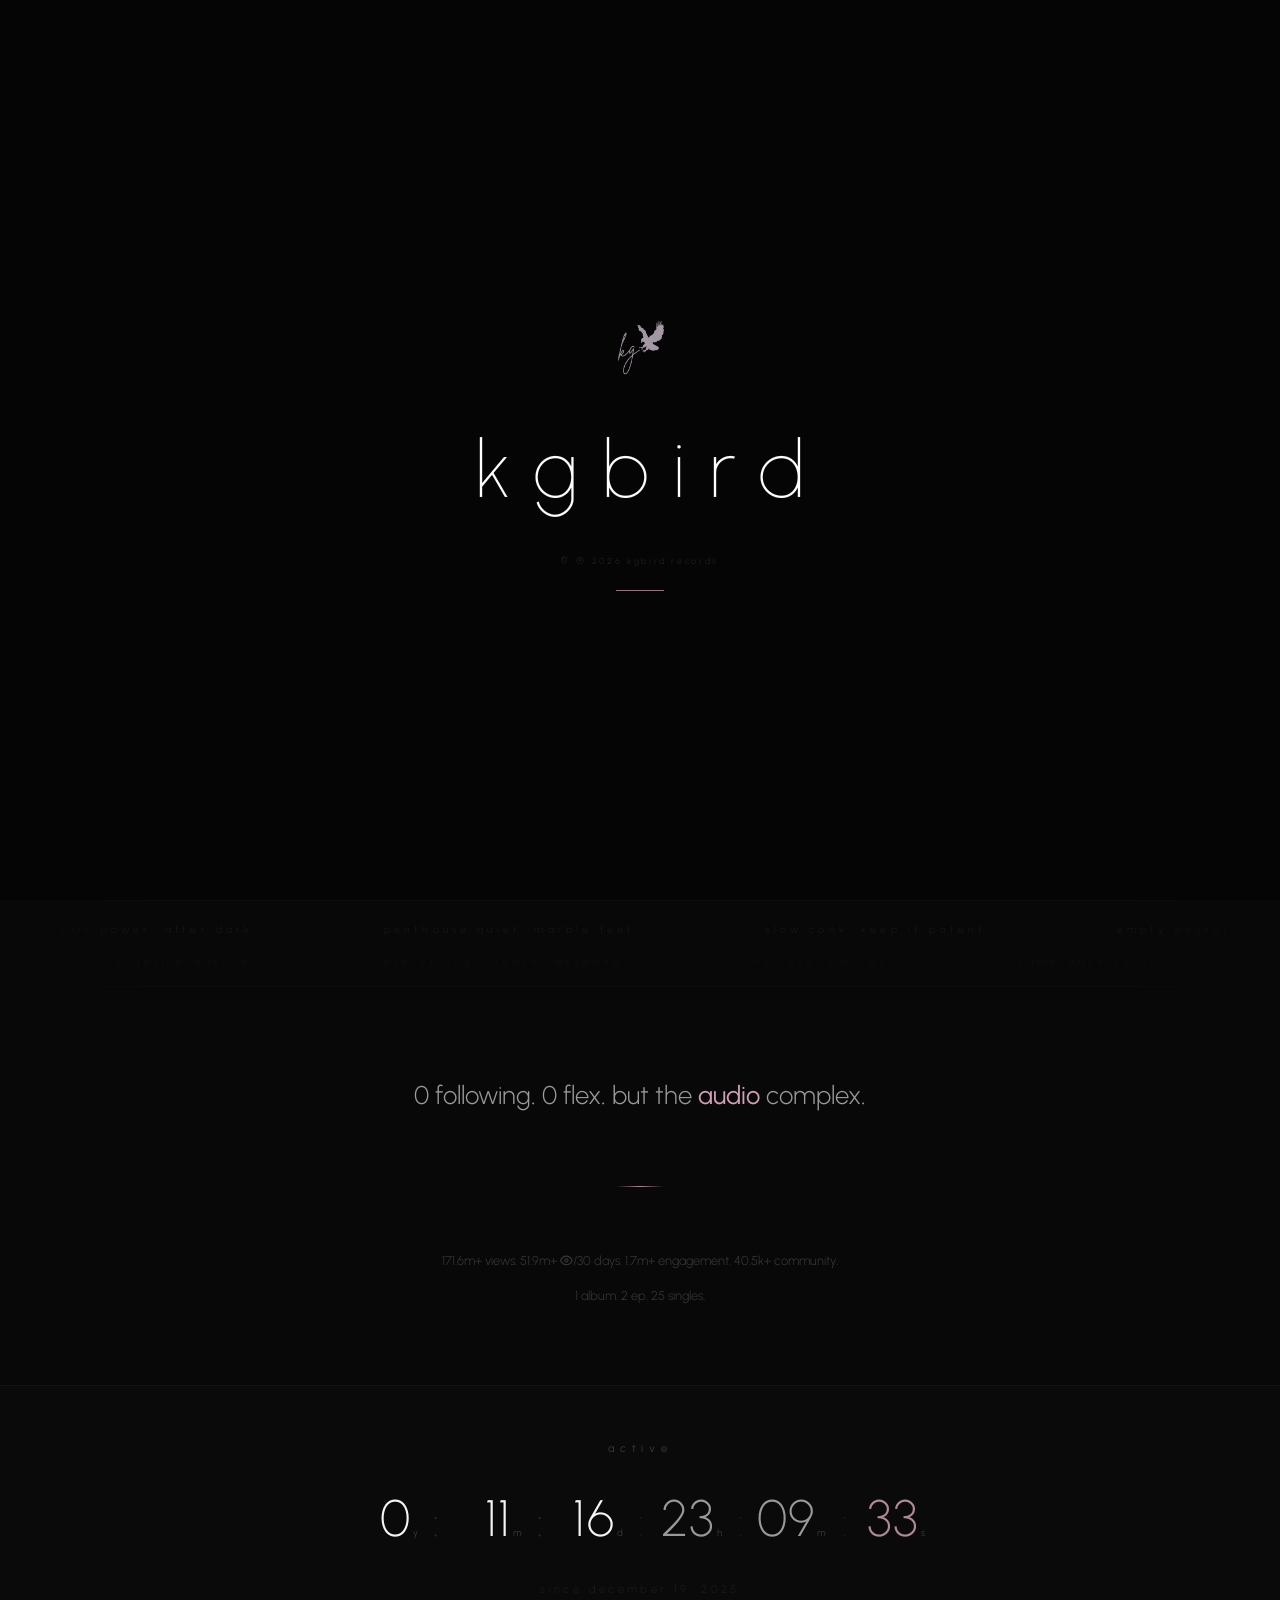
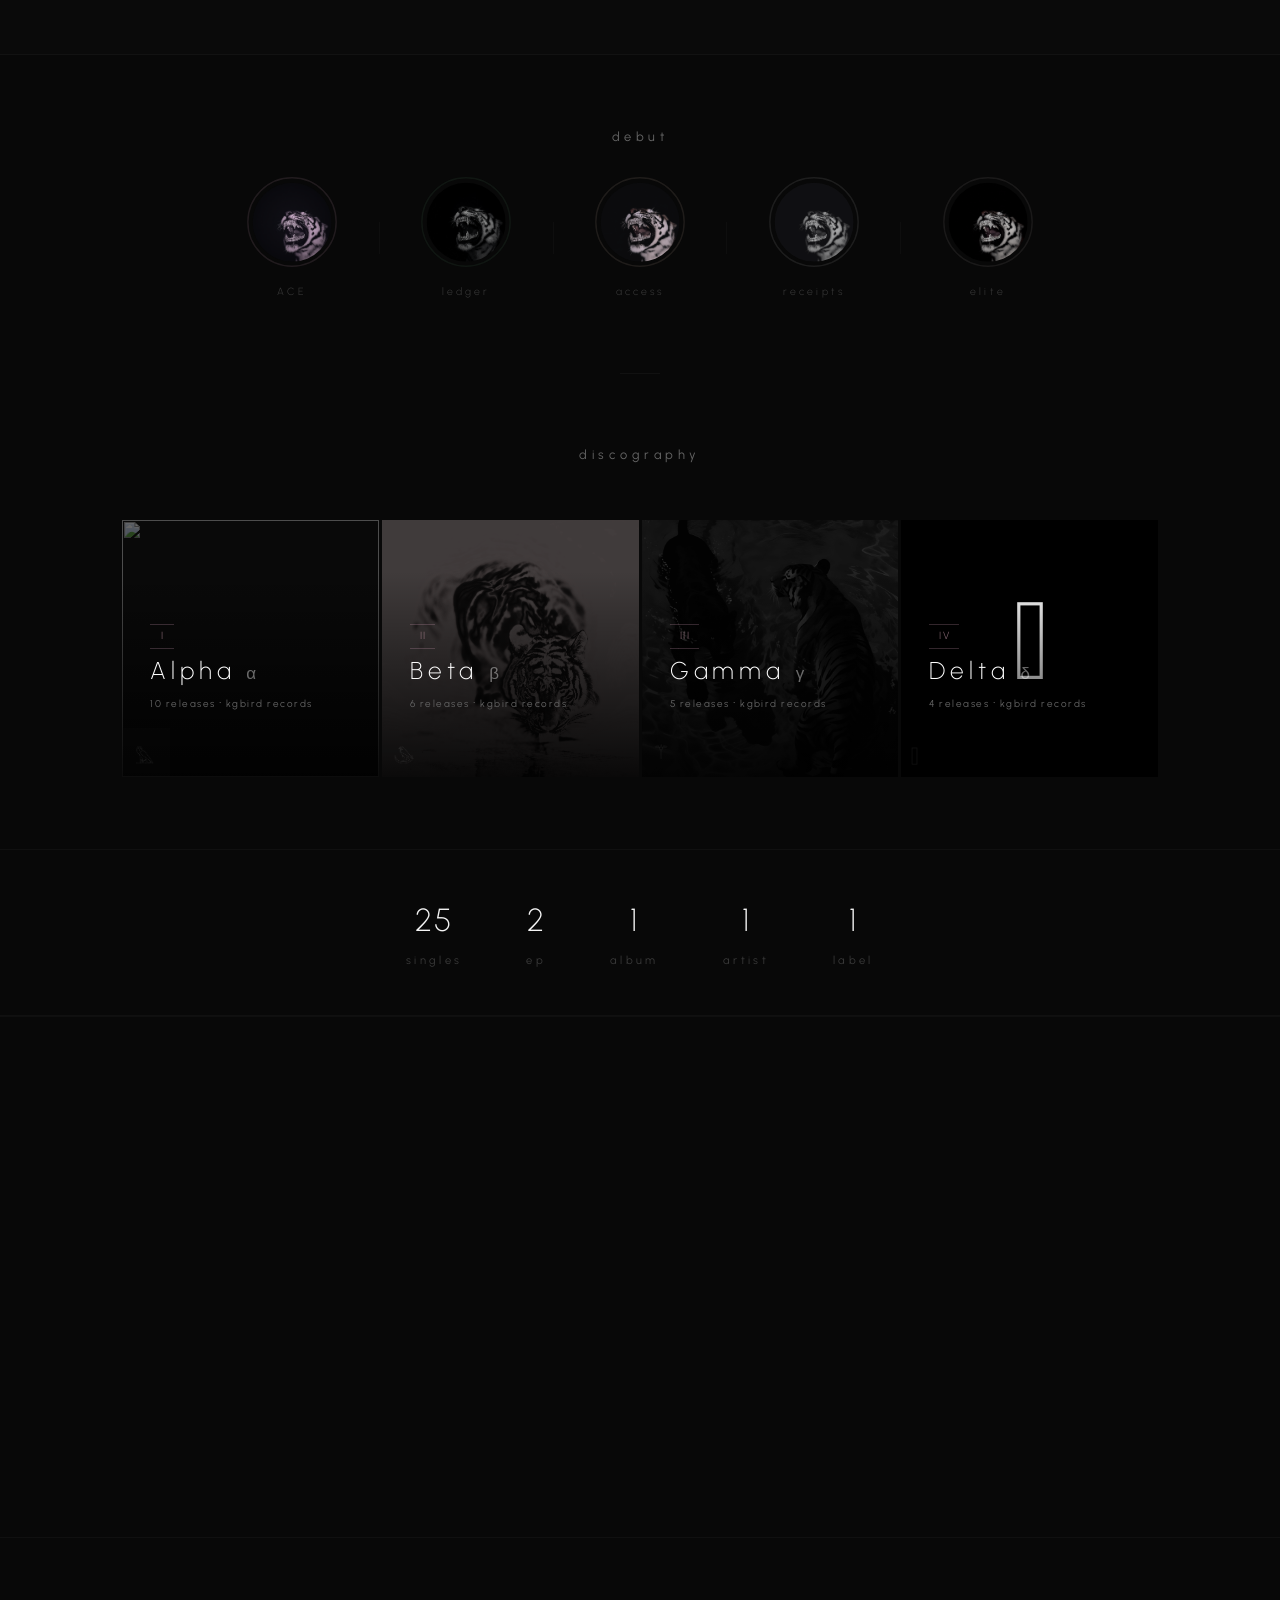
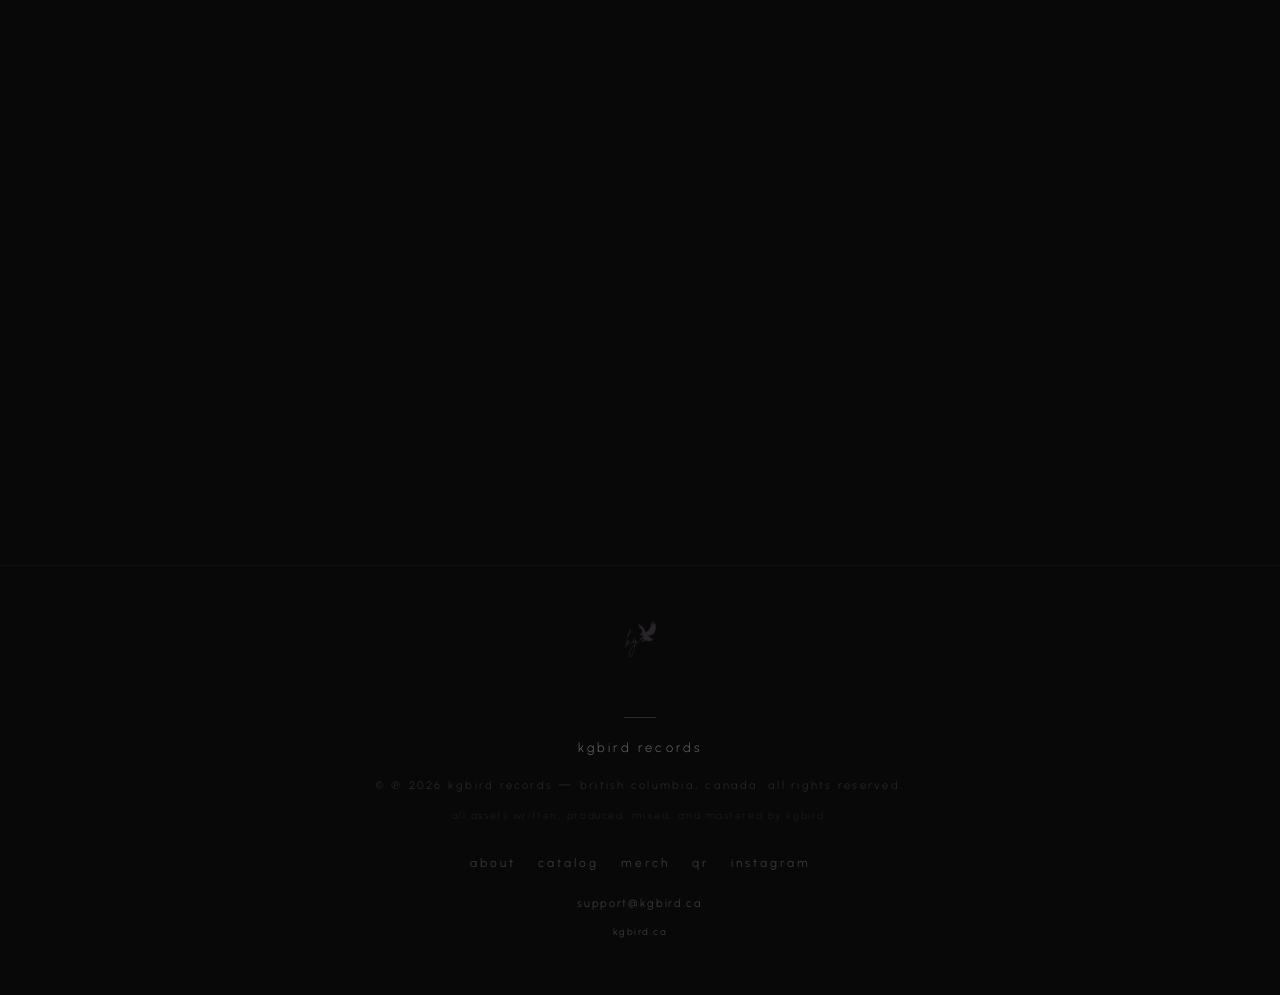
==== commit 45190a65: "kgbird: the pointer dot follows a mouse, not a tap On a touch screen wider than 768 px a tap woke th" ====
--- a/index.html
+++ b/index.html
@@ -1364,7 +1364,7 @@
 
     /* ── Custom Cursor ─────────────────────────────── */
     const cursorDot = document.getElementById('cursorDot');
-    if (cursorDot && window.innerWidth > 768) {
+    if (cursorDot && window.innerWidth > 768 && window.matchMedia('(hover: hover) and (pointer: fine)').matches) {
       let mouseX = 0, mouseY = 0, curX = 0, curY = 0;
       document.addEventListener('mousemove', (e) => {
         mouseX = e.clientX;
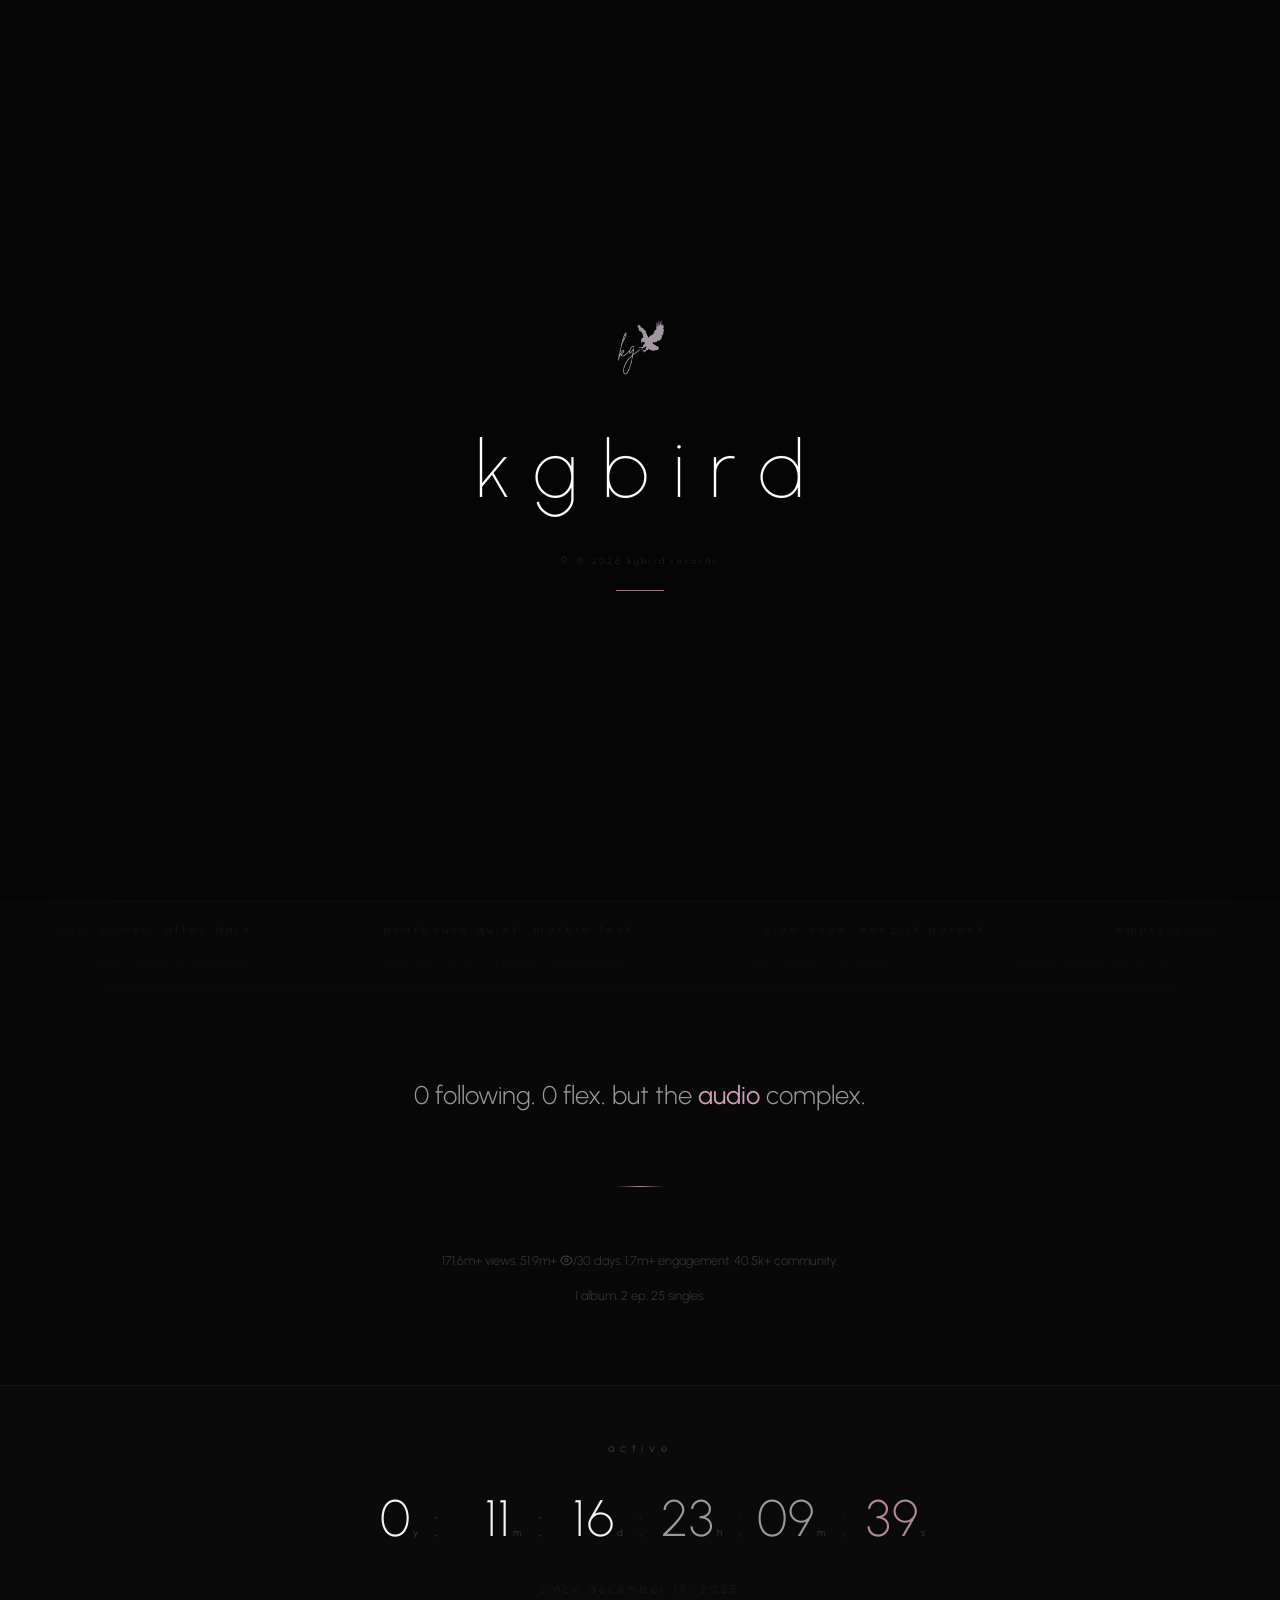
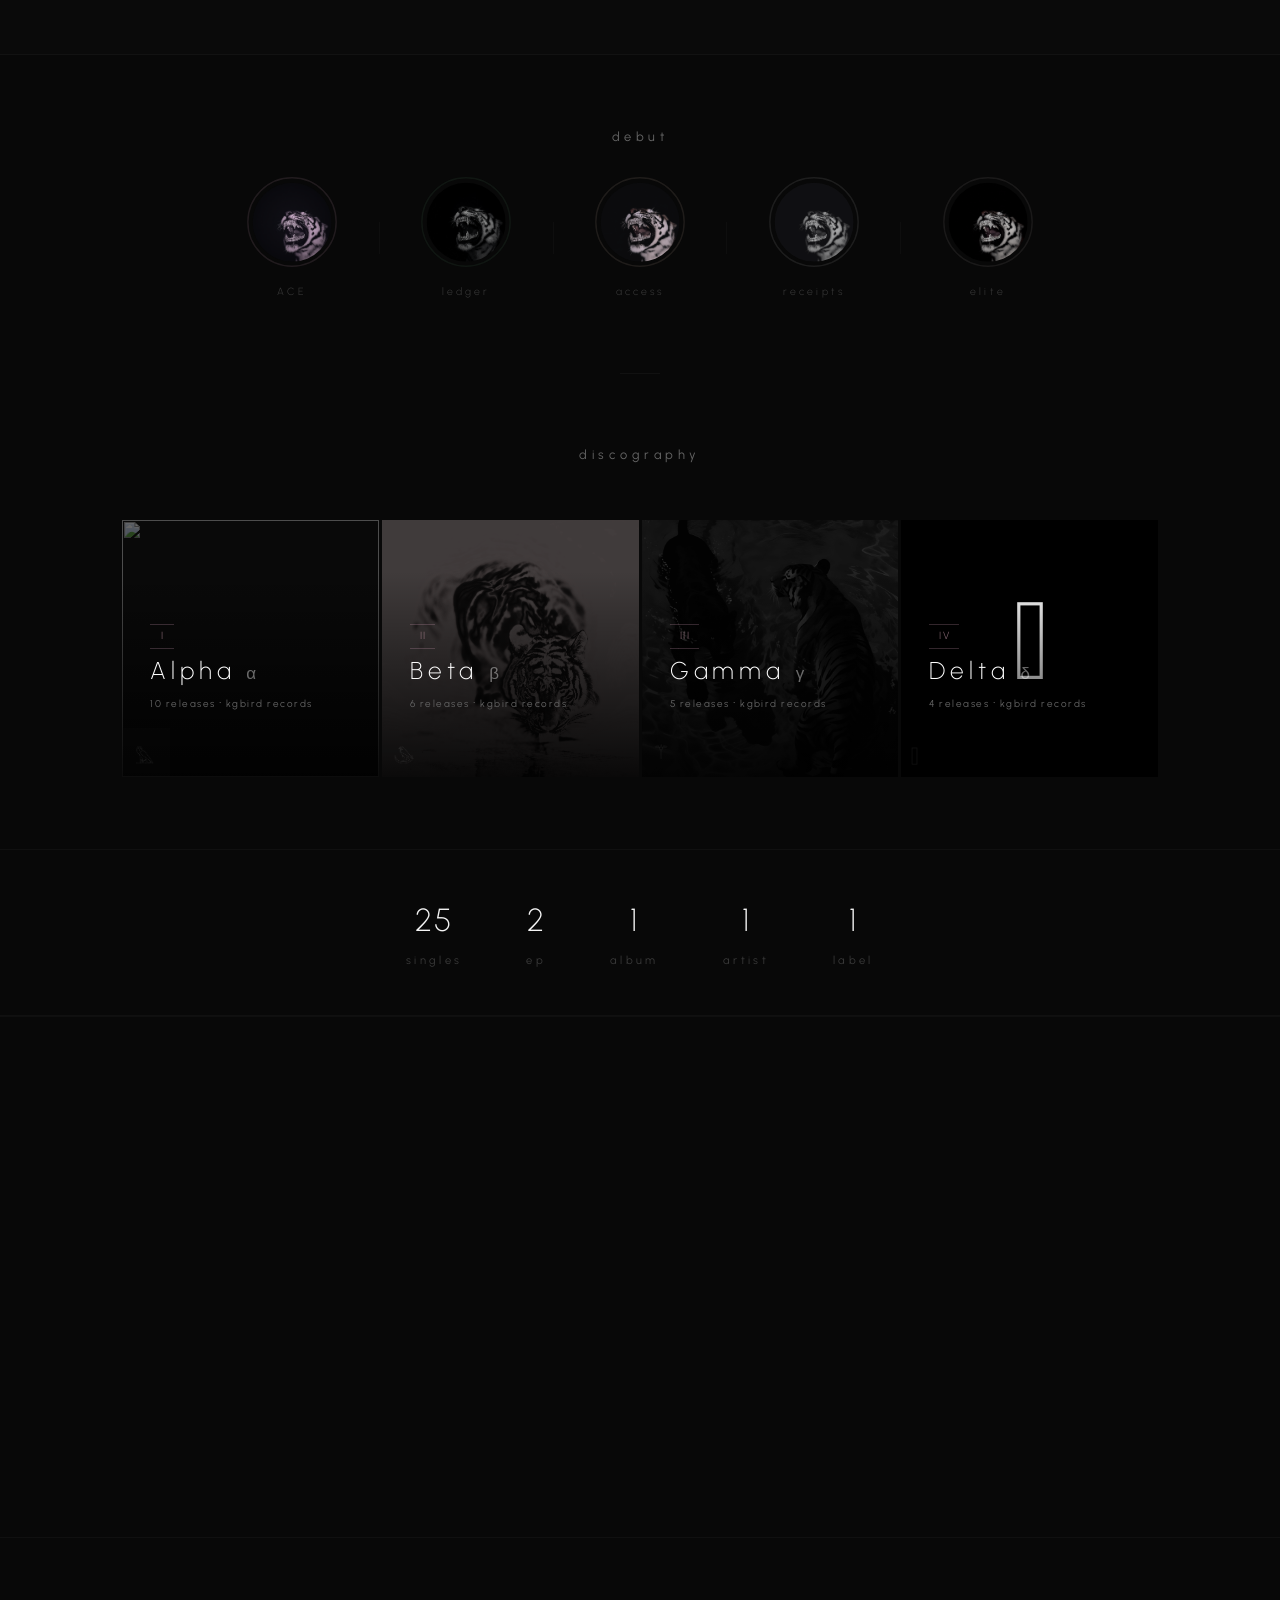
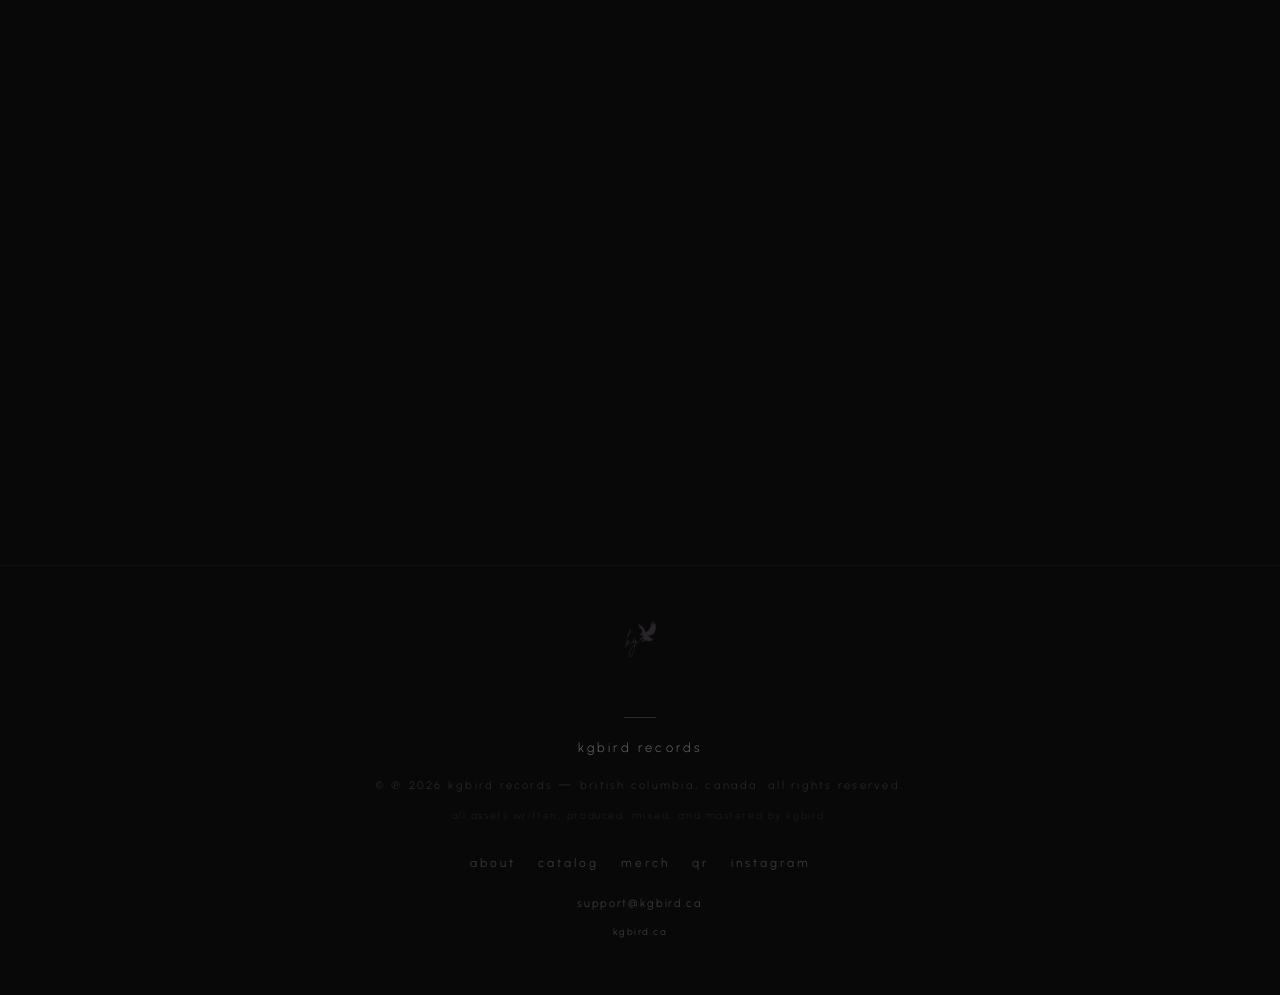
==== commit b14a1d76: "kgbird: the pointer dot stays after a touch; selected text is the pink The dot is back on every scre" ====
--- a/index.html
+++ b/index.html
@@ -1364,7 +1364,7 @@
 
     /* ── Custom Cursor ─────────────────────────────── */
     const cursorDot = document.getElementById('cursorDot');
-    if (cursorDot && window.innerWidth > 768 && window.matchMedia('(hover: hover) and (pointer: fine)').matches) {
+    if (cursorDot && window.innerWidth > 768) {
       let mouseX = 0, mouseY = 0, curX = 0, curY = 0;
       document.addEventListener('mousemove', (e) => {
         mouseX = e.clientX;
--- a/css/style.css
+++ b/css/style.css
@@ -78,8 +78,12 @@
 .punct-bullet { font-size: 1.5em; }
 
 ::selection {
-  background: rgba(212, 160, 184, 0.15);
-  color: var(--white);
+  background: var(--pink);
+  color: var(--black);
+}
+::-moz-selection {
+  background: var(--pink);
+  color: var(--black);
 }
 
 /* ── Scrollbar ──────────────────────────────────────── */
